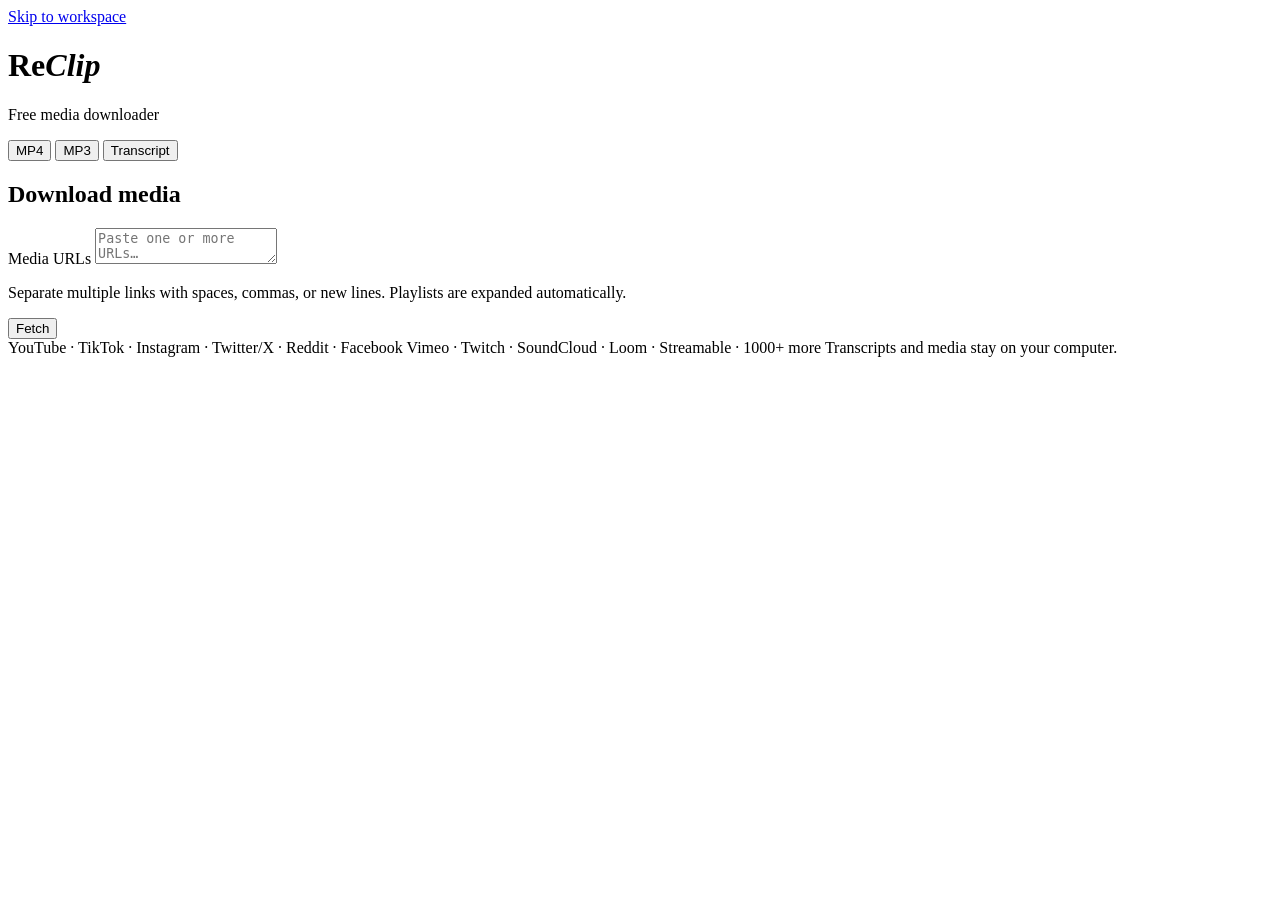
==== templates/index.html @ fc6e54b6 "Init Whisper ASR Fork" ====
<!doctype html>
<html lang="en">
<head>
  <meta charset="utf-8">
  <meta name="viewport" content="width=device-width, initial-scale=1">
  <meta name="color-scheme" content="light">
  <meta name="theme-color" content="#f4f1eb">
  <title>ReClip — media downloader and transcription</title>
  <link rel="icon" href="/static/favicon.svg" type="image/svg+xml">
  <link rel="stylesheet" href="/static/app.css">
  <script src="/static/app.js" defer></script>
  <script src="/static/transcript.js" defer></script>
  <script src="/static/history.js" defer></script>
</head>
<body>
  <a class="skip-link" href="#workspace">Skip to workspace</a>

  <main id="workspace" class="page">
    <header class="brand">
      <h1>Re<em>Clip</em></h1>
      <p id="tagline">Free media downloader</p>
    </header>

    <nav class="mode-switcher" aria-label="Choose a ReClip tool">
      <button class="mode-pill is-active" type="button" data-mode="video" aria-pressed="true">MP4</button>
      <button class="mode-pill" type="button" data-mode="audio" aria-pressed="false">MP3</button>
      <button class="mode-pill" type="button" data-mode="transcript" aria-pressed="false">
        Transcript
        <span id="asrModeDot" class="status-dot" aria-hidden="true"></span>
      </button>
    </nav>

    <section id="downloadWorkspace" class="workspace-panel" aria-labelledby="downloadHeading">
      <h2 id="downloadHeading" class="sr-only">Download media</h2>
      <label class="sr-only" for="mediaUrls">Media URLs</label>
      <textarea id="mediaUrls" placeholder="Paste one or more URLs…" rows="2" spellcheck="false"></textarea>
      <p class="field-hint">Separate multiple links with spaces, commas, or new lines. Playlists are expanded automatically.</p>
      <button class="primary-button full-button" id="fetchButton" type="button">Fetch</button>
      <div id="downloadMessage" class="inline-message" role="status" aria-live="polite"></div>
      <div id="downloadCards" class="cards" aria-live="polite"></div>
    </section>

    <section id="transcriptWorkspace" class="workspace-panel" aria-labelledby="transcriptHeading" hidden>
      <div id="asrBanner" class="availability-banner is-checking" role="status" aria-live="polite">
        <span class="availability-icon" aria-hidden="true"><span class="spinner"></span></span>
        <span>
          <strong id="asrBannerTitle">Checking transcription worker…</strong>
          <small id="asrBannerDetail">Transcript controls will become available when the worker responds.</small>
        </span>
        <button id="retryAsrButton" class="text-button" type="button" hidden>Retry</button>
      </div>

      <div class="section-heading">
        <div>
          <p class="eyebrow">New transcription</p>
          <h2 id="transcriptHeading">Add audio or video</h2>
        </div>
      </div>

      <div class="transcript-form">
        <div class="field-group">
          <label for="transcriptUrls">Public links</label>
          <textarea id="transcriptUrls" placeholder="Paste video links or playlist URLs…" rows="3" spellcheck="false"></textarea>
          <p class="field-hint">One or many public http/https links. No login or browser cookies.</p>
        </div>

        <div class="source-divider" aria-hidden="true"><span>and / or</span></div>

        <div id="dropZone" class="drop-zone" tabindex="0" role="button" aria-controls="fileInput" aria-describedby="dropHint">
          <input id="fileInput" type="file" multiple accept="audio/*,video/*,.m4a,.mka,.mkv,.mp3,.mp4,.ogg,.opus,.wav,.webm,.flac" hidden>
          <span class="drop-icon" aria-hidden="true">
            <svg viewBox="0 0 24 24" fill="none" stroke="currentColor" stroke-width="1.7" stroke-linecap="round" stroke-linejoin="round">
              <path d="M12 16V4m0 0L8 8m4-4 4 4"/><path d="M5 13v5a2 2 0 0 0 2 2h10a2 2 0 0 0 2-2v-5"/>
            </svg>
          </span>
          <strong>Drop local files here</strong>
          <span id="dropHint">or choose audio and video files</span>
        </div>

        <div id="pendingFiles" class="pending-files" aria-live="polite"></div>

        <fieldset class="profile-fieldset">
          <legend>Transcription profile</legend>
          <div class="profile-options">
            <label class="profile-option">
              <input type="radio" name="profile" value="fast">
              <span><strong>Fast</strong><small>Medium model · no enhancement</small></span>
            </label>
            <label class="profile-option is-selected">
              <input type="radio" name="profile" value="standard" checked>
              <span><strong>Standard</strong><small>Large-v3 · enhanced audio</small></span>
            </label>
            <label class="profile-option">
              <input type="radio" name="profile" value="maximum">
              <span><strong>Maximum</strong><small>Enhanced + baseline comparison</small></span>
            </label>
          </div>
        </fieldset>

        <div class="language-field">
          <label for="languageCode">Language <span>optional</span></label>
          <input id="languageCode" type="text" inputmode="text" autocomplete="off" maxlength="16" placeholder="Auto-detect (e.g. en, ar, ru)">
        </div>

        <button id="transcribeAllButton" class="primary-button full-button" type="button" disabled>
          Transcribe All
        </button>
        <div id="transcribeMessage" class="inline-message" role="status" aria-live="polite"></div>
      </div>

      <section class="history-section" aria-labelledby="historyHeading">
        <div class="section-heading history-heading">
          <div>
            <p class="eyebrow">Saved on this machine</p>
            <h2 id="historyHeading">Transcription history</h2>
          </div>
          <button id="refreshHistoryButton" class="icon-button" type="button" aria-label="Refresh transcription history" title="Refresh">
            <svg viewBox="0 0 24 24" fill="none" stroke="currentColor" stroke-width="1.8" stroke-linecap="round" stroke-linejoin="round" aria-hidden="true">
              <path d="M20 11a8.1 8.1 0 1 0-2.3 5.7L20 14"/><path d="M20 5v6h-6"/>
            </svg>
          </button>
        </div>
        <div id="historyMessage" class="inline-message" role="status" aria-live="polite"></div>
        <div id="transcriptionHistory" class="history-list" aria-live="polite" aria-busy="true">
          <div class="history-skeleton" aria-hidden="true"></div>
          <div class="history-skeleton" aria-hidden="true"></div>
        </div>
      </section>
    </section>

    <footer class="footer">
      <span>YouTube · TikTok · Instagram · Twitter/X · Reddit · Facebook</span>
      <span>Vimeo · Twitch · SoundCloud · Loom · Streamable · 1000+ more</span>
      <span>Transcripts and media stay on your computer.</span>
    </footer>
  </main>

  <div id="toastRegion" class="toast-region" aria-live="assertive" aria-atomic="true"></div>
</body>
</html>
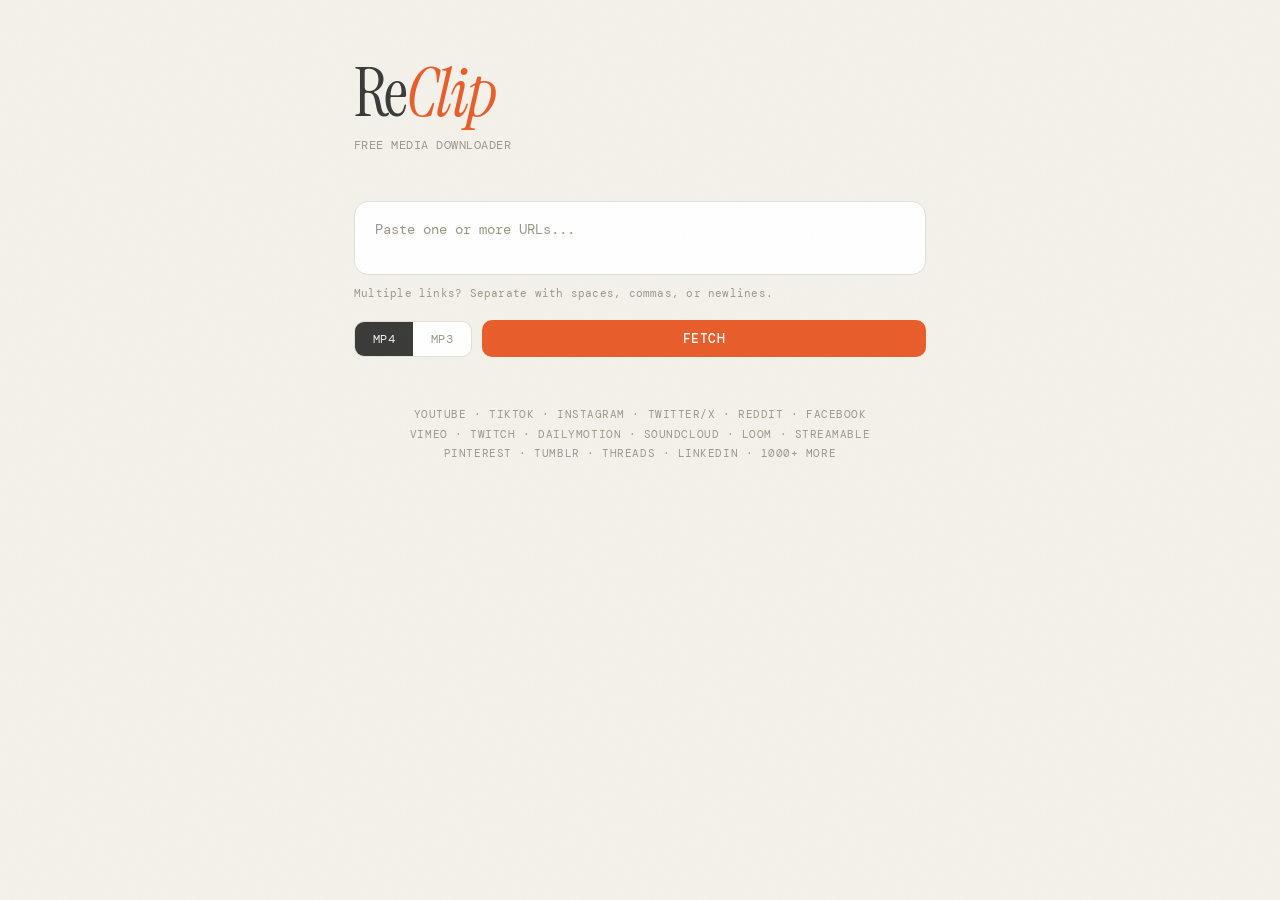
==== commit 08ed8737: "feat: show download speed and current-stream progress" ====
--- a/templates/index.html
+++ b/templates/index.html
@@ -1,140 +1,773 @@
-<!doctype html>
+<!DOCTYPE html>
 <html lang="en">
 <head>
-  <meta charset="utf-8">
-  <meta name="viewport" content="width=device-width, initial-scale=1">
-  <meta name="color-scheme" content="light">
-  <meta name="theme-color" content="#f4f1eb">
-  <title>ReClip — media downloader and transcription</title>
+  <meta charset="UTF-8">
+  <meta name="viewport" content="width=device-width, initial-scale=1.0">
+  <title>ReClip — Free Media Downloader</title>
   <link rel="icon" href="/static/favicon.svg" type="image/svg+xml">
-  <link rel="stylesheet" href="/static/app.css">
-  <script src="/static/app.js" defer></script>
-  <script src="/static/transcript.js" defer></script>
-  <script src="/static/history.js" defer></script>
+  <link rel="preconnect" href="https://fonts.googleapis.com">
+  <link href="https://fonts.googleapis.com/css2?family=Instrument+Serif:ital@0;1&family=DM+Mono:wght@400;500&display=swap" rel="stylesheet">
+  <style>
+    :root {
+      --bg: #f4f1eb;
+      --fg: #3a3a38;
+      --accent: #e85d2a;
+      --accent-hover: #d04e1f;
+      --muted: #9c9889;
+      --card: #fff;
+      --card-border: #e2ded6;
+      --success: #2d8a4e;
+      --error: #c43d3d;
+      --radius: 14px;
+      --shimmer: linear-gradient(90deg, #ebe8e2 25%, #f0ede7 50%, #ebe8e2 75%);
+    }
+
+    * { margin: 0; padding: 0; box-sizing: border-box; }
+
+    body {
+      font-family: 'DM Mono', monospace;
+      background: var(--bg);
+      color: var(--fg);
+      min-height: 100vh;
+      overflow-x: hidden;
+    }
+
+    body::after {
+      content: '';
+      position: fixed;
+      inset: 0;
+      opacity: 0.03;
+      pointer-events: none;
+      background-image: url("data:image/svg+xml,%3Csvg viewBox='0 0 256 256' xmlns='http://www.w3.org/2000/svg'%3E%3Cfilter id='noise'%3E%3CfeTurbulence type='fractalNoise' baseFrequency='0.9' numOctaves='4' stitchTiles='stitch'/%3E%3C/filter%3E%3Crect width='100%25' height='100%25' filter='url(%23noise)'/%3E%3C/svg%3E");
+      background-size: 128px;
+    }
+
+    .page {
+      max-width: 620px;
+      margin: 0 auto;
+      padding: 60px 24px 80px;
+    }
+
+    .brand { margin-bottom: 48px; }
+    .brand h1 {
+      font-family: 'Instrument Serif', serif;
+      font-size: 4.2rem;
+      font-weight: 400;
+      letter-spacing: -0.03em;
+      line-height: 1;
+      color: var(--fg);
+    }
+    .brand h1 em { font-style: italic; color: var(--accent); }
+    .brand p {
+      margin-top: 10px;
+      font-size: 0.78rem;
+      color: var(--muted);
+      letter-spacing: 0.04em;
+      text-transform: uppercase;
+    }
+
+    textarea {
+      width: 100%;
+      padding: 18px 20px;
+      border: 1.5px solid var(--card-border);
+      border-radius: var(--radius);
+      background: var(--card);
+      color: var(--fg);
+      font-family: 'DM Mono', monospace;
+      font-size: 0.88rem;
+      outline: none;
+      resize: none;
+      min-height: 56px;
+      transition: border-color 0.25s, box-shadow 0.25s;
+      margin-bottom: 6px;
+    }
+    textarea:focus {
+      border-color: var(--accent);
+      box-shadow: 0 0 0 3px rgba(232, 93, 42, 0.08);
+    }
+    textarea::placeholder { color: var(--muted); }
+
+    .hint {
+      font-size: 0.7rem;
+      color: var(--muted);
+      margin-bottom: 20px;
+      letter-spacing: 0.02em;
+    }
+
+    .controls {
+      display: flex;
+      gap: 10px;
+      margin-bottom: 6px;
+      align-items: center;
+    }
+    .pill-group {
+      display: flex;
+      border: 1.5px solid var(--card-border);
+      border-radius: 10px;
+      overflow: hidden;
+      background: var(--card);
+    }
+    .pill {
+      padding: 9px 18px;
+      font-family: 'DM Mono', monospace;
+      font-size: 0.76rem;
+      border: none;
+      background: transparent;
+      color: var(--muted);
+      cursor: pointer;
+      transition: all 0.2s;
+      letter-spacing: 0.03em;
+      text-transform: uppercase;
+    }
+    .pill.active { background: var(--fg); color: var(--bg); }
+    .pill:not(.active):hover { color: var(--fg); }
+
+    .fetch-btn {
+      flex: 1;
+      padding: 10px 20px;
+      border: none;
+      border-radius: 10px;
+      background: var(--accent);
+      color: #fff;
+      font-family: 'DM Mono', monospace;
+      font-size: 0.82rem;
+      font-weight: 500;
+      cursor: pointer;
+      transition: background 0.2s, transform 0.1s;
+      letter-spacing: 0.04em;
+      text-transform: uppercase;
+    }
+    .fetch-btn:hover { background: var(--accent-hover); }
+    .fetch-btn:active { transform: scale(0.98); }
+    .fetch-btn:disabled { opacity: 0.5; cursor: not-allowed; transform: none; }
+
+    /* Cards */
+    .cards { margin-top: 24px; }
+
+    .card {
+      display: flex;
+      gap: 14px;
+      border: 1.5px solid var(--card-border);
+      border-radius: var(--radius);
+      background: var(--card);
+      padding: 14px;
+      margin-bottom: 10px;
+      animation: slideUp 0.4s cubic-bezier(0.16, 1, 0.3, 1);
+    }
+    @keyframes slideUp {
+      from { opacity: 0; transform: translateY(12px); }
+      to { opacity: 1; transform: translateY(0); }
+    }
+
+    .card-thumb {
+      width: 120px;
+      min-width: 120px;
+      height: 80px;
+      border-radius: 8px;
+      overflow: hidden;
+      background: var(--card-border);
+      flex-shrink: 0;
+      position: relative;
+    }
+    .card-thumb img {
+      width: 100%;
+      height: 100%;
+      object-fit: cover;
+      display: block;
+    }
+    /* No-thumbnail icon */
+    .card-thumb .no-thumb {
+      width: 100%;
+      height: 100%;
+      display: flex;
+      align-items: center;
+      justify-content: center;
+      color: var(--muted);
+    }
+    .card-thumb .no-thumb svg {
+      width: 28px;
+      height: 28px;
+      opacity: 0.5;
+    }
+
+    /* Shimmer skeleton for loading state */
+    .card-thumb.loading {
+      background: var(--shimmer);
+      background-size: 200% 100%;
+      animation: shimmer 1.5s infinite;
+    }
+    .skeleton-line {
+      height: 12px;
+      border-radius: 4px;
+      background: var(--shimmer);
+      background-size: 200% 100%;
+      animation: shimmer 1.5s infinite;
+      margin-bottom: 6px;
+    }
+    .skeleton-line.short { width: 40%; height: 10px; }
+    .skeleton-line.medium { width: 75%; }
+    @keyframes shimmer {
+      0% { background-position: 200% 0; }
+      100% { background-position: -200% 0; }
+    }
+
+    .card-body {
+      flex: 1;
+      min-width: 0;
+      display: flex;
+      flex-direction: column;
+      justify-content: center;
+    }
+    .card-title {
+      font-family: 'Instrument Serif', serif;
+      font-size: 1rem;
+      line-height: 1.3;
+      color: var(--fg);
+      margin-bottom: 2px;
+      overflow: hidden;
+      text-overflow: ellipsis;
+      white-space: nowrap;
+    }
+    .card-meta {
+      font-size: 0.68rem;
+      color: var(--muted);
+      letter-spacing: 0.03em;
+      text-transform: uppercase;
+      margin-bottom: 8px;
+    }
+
+    .card-actions {
+      display: flex;
+      gap: 6px;
+      align-items: center;
+      flex-wrap: wrap;
+    }
+
+    .card-dl-btn {
+      padding: 6px 14px;
+      border: none;
+      border-radius: 7px;
+      background: var(--fg);
+      color: var(--bg);
+      font-family: 'DM Mono', monospace;
+      font-size: 0.7rem;
+      font-weight: 500;
+      cursor: pointer;
+      transition: all 0.2s;
+      letter-spacing: 0.03em;
+      text-transform: uppercase;
+    }
+    .card-dl-btn:hover { background: #2d2d2a; }
+    .card-dl-btn:disabled { opacity: 0.4; cursor: not-allowed; }
+    .card-dl-btn.done { background: var(--success); color: #fff; }
+    .card-dl-btn.error { background: var(--error); color: #fff; }
+
+    .card-status {
+      font-size: 0.68rem;
+      color: var(--muted);
+    }
+    .card-status.downloading { color: var(--accent); }
+    .card-status.done { color: var(--success); }
+    .card-status.error { color: var(--error); }
+
+    .progress-bar-wrap {
+      width: 100%;
+      height: 4px;
+      margin-top: 8px;
+      overflow: hidden;
+      border-radius: 2px;
+      background: var(--card-border);
+    }
+    .progress-bar-fill {
+      height: 100%;
+      border-radius: 2px;
+      background: var(--accent);
+      transition: width 0.3s ease;
+    }
+    .progress-details {
+      display: flex;
+      flex-wrap: wrap;
+      gap: 4px 10px;
+      margin-top: 5px;
+      color: var(--muted);
+      font-family: 'DM Mono', monospace;
+      font-size: 0.62rem;
+    }
+    .progress-bar-fill.indeterminate {
+      width: 35%;
+      animation: progress-slide 1.2s ease-in-out infinite;
+    }
+    @keyframes progress-slide {
+      from { transform: translateX(-100%); }
+      to { transform: translateX(285%); }
+    }
+
+    .q-chip {
+      padding: 4px 10px;
+      border: 1.5px solid var(--card-border);
+      border-radius: 6px;
+      background: transparent;
+      color: var(--muted);
+      font-family: 'DM Mono', monospace;
+      font-size: 0.65rem;
+      cursor: pointer;
+      transition: all 0.2s;
+    }
+    .q-chip.active {
+      border-color: var(--fg);
+      color: var(--fg);
+      background: rgba(26,26,24,0.04);
+    }
+    .q-chip:hover:not(.active) { border-color: var(--muted); }
+
+    /* Error card */
+    .card.card-error {
+      border-color: rgba(196, 61, 61, 0.2);
+      background: rgba(196, 61, 61, 0.03);
+    }
+    .card-error-icon {
+      width: 100%;
+      height: 100%;
+      display: flex;
+      align-items: center;
+      justify-content: center;
+      background: rgba(196, 61, 61, 0.08);
+      color: var(--error);
+    }
+    .card-error-icon svg {
+      width: 24px;
+      height: 24px;
+    }
+    .card-error-msg {
+      font-size: 0.72rem;
+      color: var(--error);
+      margin-top: 2px;
+      line-height: 1.4;
+    }
+    .card-error-url {
+      font-size: 0.65rem;
+      color: var(--muted);
+      word-break: break-all;
+      margin-top: 4px;
+    }
+
+    /* Download all bar */
+    .dl-all-bar {
+      display: flex;
+      gap: 10px;
+      margin-top: 16px;
+    }
+    .dl-all-btn {
+      flex: 1;
+      padding: 12px;
+      border: none;
+      border-radius: 10px;
+      background: var(--fg);
+      color: var(--bg);
+      font-family: 'DM Mono', monospace;
+      font-size: 0.82rem;
+      font-weight: 500;
+      cursor: pointer;
+      transition: all 0.2s;
+      letter-spacing: 0.04em;
+      text-transform: uppercase;
+    }
+    .dl-all-btn:hover { background: #2d2d2a; }
+    .dl-all-btn:disabled { opacity: 0.4; cursor: not-allowed; }
+
+    .spin {
+      display: inline-block;
+      width: 10px; height: 10px;
+      border: 2px solid currentColor;
+      border-right-color: transparent;
+      border-radius: 50%;
+      animation: spin 0.6s linear infinite;
+      vertical-align: middle;
+    }
+    @keyframes spin { to { transform: rotate(360deg); } }
+
+    .footer {
+      margin-top: 48px;
+      text-align: center;
+      font-size: 0.68rem;
+      color: var(--muted);
+      letter-spacing: 0.05em;
+      text-transform: uppercase;
+      line-height: 1.8;
+    }
+
+    /* Mobile */
+    @media (max-width: 500px) {
+      .brand h1 { font-size: 3rem; }
+      .page { padding: 40px 16px 60px; }
+      .card { flex-direction: column; gap: 10px; }
+      .card-thumb {
+        width: 100%;
+        min-width: unset;
+        height: 160px;
+      }
+      .card-title { white-space: normal; }
+      .controls { flex-wrap: wrap; }
+      .fetch-btn { width: 100%; }
+    }
+  </style>
 </head>
 <body>
-  <a class="skip-link" href="#workspace">Skip to workspace</a>
-
-  <main id="workspace" class="page">
-    <header class="brand">
+  <div class="page">
+    <div class="brand">
       <h1>Re<em>Clip</em></h1>
-      <p id="tagline">Free media downloader</p>
-    </header>
-
-    <nav class="mode-switcher" aria-label="Choose a ReClip tool">
-      <button class="mode-pill is-active" type="button" data-mode="video" aria-pressed="true">MP4</button>
-      <button class="mode-pill" type="button" data-mode="audio" aria-pressed="false">MP3</button>
-      <button class="mode-pill" type="button" data-mode="transcript" aria-pressed="false">
-        Transcript
-        <span id="asrModeDot" class="status-dot" aria-hidden="true"></span>
-      </button>
-    </nav>
-
-    <section id="downloadWorkspace" class="workspace-panel" aria-labelledby="downloadHeading">
-      <h2 id="downloadHeading" class="sr-only">Download media</h2>
-      <label class="sr-only" for="mediaUrls">Media URLs</label>
-      <textarea id="mediaUrls" placeholder="Paste one or more URLs…" rows="2" spellcheck="false"></textarea>
-      <p class="field-hint">Separate multiple links with spaces, commas, or new lines. Playlists are expanded automatically.</p>
-      <button class="primary-button full-button" id="fetchButton" type="button">Fetch</button>
-      <div id="downloadMessage" class="inline-message" role="status" aria-live="polite"></div>
-      <div id="downloadCards" class="cards" aria-live="polite"></div>
-    </section>
-
-    <section id="transcriptWorkspace" class="workspace-panel" aria-labelledby="transcriptHeading" hidden>
-      <div id="asrBanner" class="availability-banner is-checking" role="status" aria-live="polite">
-        <span class="availability-icon" aria-hidden="true"><span class="spinner"></span></span>
-        <span>
-          <strong id="asrBannerTitle">Checking transcription worker…</strong>
-          <small id="asrBannerDetail">Transcript controls will become available when the worker responds.</small>
-        </span>
-        <button id="retryAsrButton" class="text-button" type="button" hidden>Retry</button>
+      <p>Free media downloader</p>
+    </div>
+
+    <textarea id="urls" placeholder="Paste one or more URLs..." rows="2"></textarea>
+    <p class="hint">Multiple links? Separate with spaces, commas, or newlines.</p>
+
+    <div class="controls">
+      <div class="pill-group">
+        <button class="pill active" data-format="video" onclick="setFormat(this)">MP4</button>
+        <button class="pill" data-format="audio" onclick="setFormat(this)">MP3</button>
       </div>
-
-      <div class="section-heading">
-        <div>
-          <p class="eyebrow">New transcription</p>
-          <h2 id="transcriptHeading">Add audio or video</h2>
+      <button class="fetch-btn" id="goBtn" onclick="go()">Fetch</button>
+    </div>
+
+    <div id="cards" class="cards"></div>
+
+    <div class="footer">
+      YouTube &middot; TikTok &middot; Instagram &middot; Twitter/X &middot; Reddit &middot; Facebook<br>
+      Vimeo &middot; Twitch &middot; Dailymotion &middot; SoundCloud &middot; Loom &middot; Streamable<br>
+      Pinterest &middot; Tumblr &middot; Threads &middot; LinkedIn &middot; 1000+ more
+    </div>
+  </div>
+
+  <script src="{{ url_for('static', filename='progress.js') }}"></script>
+  <script>
+    let currentFormat = 'video';
+    let cardData = [];
+
+    function setFormat(btn) {
+      document.querySelectorAll('.pill').forEach(b => b.classList.remove('active'));
+      btn.classList.add('active');
+      currentFormat = btn.dataset.format;
+    }
+
+    function parseUrls(text) {
+      return [...new Set(text.split(/[\s,]+/).map(u => u.trim()).filter(u => u.startsWith('http')))];
+    }
+
+    function fmtDur(s) {
+      if (!s) return '';
+      const m = Math.floor(s / 60);
+      const sec = Math.floor(s % 60);
+      return `${m}:${sec.toString().padStart(2, '0')}`;
+    }
+
+    function esc(s) {
+      const d = document.createElement('div');
+      d.textContent = s;
+      return d.innerHTML;
+    }
+
+    function friendlyError(err) {
+      if (err.includes('Unsupported URL')) return 'This URL is not supported';
+      if (err.includes('Video unavailable')) return 'Video is unavailable or private';
+      if (err.includes('Private video')) return 'This video is private';
+      if (err.includes('HTTP Error 403')) return 'Access denied by the platform';
+      if (err.includes('HTTP Error 404')) return 'Video not found';
+      if (err.includes('copyright')) return 'Video blocked due to copyright';
+      if (err.includes('geo')) return 'Video not available in your region';
+      if (err.includes('timed out') || err.includes('Timed out')) return 'Request timed out — try again';
+      if (err.includes('network') || err.includes('Network')) return 'Network error — check your connection';
+      return err.length > 80 ? err.slice(0, 80) + '...' : err;
+    }
+
+    document.getElementById('urls').addEventListener('keydown', e => {
+      if (e.key === 'Enter' && !e.shiftKey) { e.preventDefault(); go(); }
+    });
+
+    async function go() {
+      const urls = parseUrls(document.getElementById('urls').value);
+      if (!urls.length) return;
+
+      const btn = document.getElementById('goBtn');
+      const container = document.getElementById('cards');
+      btn.disabled = true;
+      btn.textContent = 'Loading...';
+      container.innerHTML = '';
+      cardData = [];
+
+      // Check if youtube playlist URL
+      for (let i = 0; i < urls.length; i++) {
+        if (urls[i].includes('list=')) {
+          const res = await fetch('/api/playlist', {
+            method: 'POST',
+            headers: { 'Content-Type': 'application/json' },
+            body: JSON.stringify({ url: urls[i] }),
+          });
+          const data = await res.json();
+          if (data.urls) {
+            // replace playlist URL with individual video URLs
+            urls.splice(i, 1, ...data.urls);
+          }
+        }
+      }
+
+      for (let i = 0; i < urls.length; i++) {
+        const url = urls[i];
+        const idx = cardData.length;
+        cardData.push({ url, status: 'loading' });
+        renderCard(idx);
+
+        try {
+          const res = await fetch('/api/info', {
+            method: 'POST',
+            headers: { 'Content-Type': 'application/json' },
+            body: JSON.stringify({ url }),
+          });
+          const data = await res.json();
+          if (data.error) {
+            cardData[idx] = { ...cardData[idx], status: 'info-error', error: data.error };
+          } else {
+            cardData[idx] = {
+              ...cardData[idx],
+              status: 'ready',
+              title: data.title || '',
+              thumbnail: data.thumbnail || '',
+              duration: data.duration,
+              uploader: data.uploader || '',
+              formats: data.formats || [],
+              selectedFormatId: data.formats?.[0]?.id || null,
+            };
+          }
+        } catch (err) {
+          cardData[idx] = { ...cardData[idx], status: 'info-error', error: err.message };
+        }
+        renderCard(idx);
+      }
+
+      if (cardData.filter(c => c.status === 'ready').length > 1) {
+        renderDownloadAll();
+      }
+
+      btn.disabled = false;
+      btn.textContent = 'Fetch';
+    }
+
+    function renderCard(idx) {
+      const c = cardData[idx];
+      let el = document.getElementById(`card-${idx}`);
+      if (!el) {
+        el = document.createElement('div');
+        el.id = `card-${idx}`;
+        el.className = 'card';
+        document.getElementById('cards').appendChild(el);
+      }
+
+      // Loading skeleton
+      if (c.status === 'loading') {
+        el.className = 'card';
+        el.innerHTML = `
+          <div class="card-thumb loading"></div>
+          <div class="card-body">
+            <div class="skeleton-line medium"></div>
+            <div class="skeleton-line short"></div>
+          </div>
+        `;
+        return;
+      }
+
+      // Error state
+      if (c.status === 'info-error') {
+        el.className = 'card card-error';
+        el.innerHTML = `
+          <div class="card-thumb">
+            <div class="card-error-icon">
+              <svg viewBox="0 0 24 24" fill="none" stroke="currentColor" stroke-width="2" stroke-linecap="round"><circle cx="12" cy="12" r="10"/><line x1="15" y1="9" x2="9" y2="15"/><line x1="9" y1="9" x2="15" y2="15"/></svg>
+            </div>
+          </div>
+          <div class="card-body">
+            <div class="card-title" style="color:var(--error)">Could not fetch video</div>
+            <div class="card-error-msg">${esc(friendlyError(c.error || ''))}</div>
+            <div class="card-error-url">${esc(c.url)}</div>
+          </div>
+        `;
+        return;
+      }
+
+      // Ready / downloading / done / error states
+      el.className = 'card';
+      const isAudio = currentFormat === 'audio';
+
+      let thumbHtml;
+      if (isAudio) {
+        thumbHtml = `<div class="no-thumb" style="color:var(--accent)"><svg viewBox="0 0 24 24" fill="currentColor" stroke="none"><polygon points="5 3 19 12 5 21 5 3"/></svg></div>`;
+      } else if (c.thumbnail) {
+        thumbHtml = `<img src="${c.thumbnail}" alt="">`;
+      } else {
+        thumbHtml = `<div class="no-thumb"><svg viewBox="0 0 24 24" fill="none" stroke="currentColor" stroke-width="1.5" stroke-linecap="round" stroke-linejoin="round"><rect x="2" y="2" width="20" height="20" rx="2"/><circle cx="8" cy="8" r="1.5"/><path d="m21 15-5-5L5 21"/></svg></div>`;
+      }
+
+      let qualityChips = '';
+      if (!isAudio && c.formats && c.formats.length > 1) {
+        qualityChips = c.formats.map(f =>
+          `<button class="q-chip${f.id === c.selectedFormatId ? ' active' : ''}" onclick="pickFormat(${idx}, '${f.id}')">${f.label}</button>`
+        ).join('');
+      }
+
+      let actionHtml = '';
+      if (c.status === 'ready') {
+        actionHtml = `<button class="card-dl-btn" onclick="dlCard(${idx})">Download</button>${qualityChips}`;
+      } else if (c.status === 'downloading') {
+        const view = ReclipProgress.progressViewModel(c, Date.now());
+        const percentText = view.percent == null ? '' : ` · ${Math.round(view.percent)}%`;
+        const progressClass = view.indeterminate ? 'progress-bar-fill indeterminate' : 'progress-bar-fill';
+        const progressStyle = view.indeterminate ? '' : ` style="width:${view.percent}%"`;
+        const progressValue = view.indeterminate ? '' : ` aria-valuenow="${view.percent}"`;
+        actionHtml = `
+          <span class="card-status downloading" aria-live="polite">
+            <span class="spin"></span> ${esc(view.phaseText)}${percentText}
+          </span>
+          <div class="progress-bar-wrap" role="progressbar" aria-label="${esc(view.phaseText)}" aria-valuemin="0" aria-valuemax="100"${progressValue}>
+            <div class="${progressClass}"${progressStyle}></div>
+          </div>
+          <div class="progress-details">
+            <span>${esc(view.sizeText)}</span>
+            <span>${esc(view.speedText)}</span>
+            <span>ETA ${esc(view.etaText)}</span>
+          </div>`;
+      } else if (c.status === 'done') {
+        actionHtml = `<button class="card-dl-btn done" onclick="saveCard(${idx})">Save</button>
+          <span class="card-status done">${esc(c.filename || '')}</span>`;
+      } else if (c.status === 'error') {
+        actionHtml = `<button class="card-dl-btn" onclick="dlCard(${idx})">Retry</button>
+          <span class="card-status error">${esc(friendlyError(c.error || 'Download failed'))}</span>`;
+      }
+
+      el.innerHTML = `
+        <div class="card-thumb">${thumbHtml}</div>
+        <div class="card-body">
+          <div class="card-title">${esc(c.title || 'Untitled')}</div>
+          <div class="card-meta">${esc(c.uploader)}${c.duration ? ' · ' + fmtDur(c.duration) : ''}</div>
+          <div class="card-actions">${actionHtml}</div>
         </div>
-      </div>
-
-      <div class="transcript-form">
-        <div class="field-group">
-          <label for="transcriptUrls">Public links</label>
-          <textarea id="transcriptUrls" placeholder="Paste video links or playlist URLs…" rows="3" spellcheck="false"></textarea>
-          <p class="field-hint">One or many public http/https links. No login or browser cookies.</p>
-        </div>
-
-        <div class="source-divider" aria-hidden="true"><span>and / or</span></div>
-
-        <div id="dropZone" class="drop-zone" tabindex="0" role="button" aria-controls="fileInput" aria-describedby="dropHint">
-          <input id="fileInput" type="file" multiple accept="audio/*,video/*,.m4a,.mka,.mkv,.mp3,.mp4,.ogg,.opus,.wav,.webm,.flac" hidden>
-          <span class="drop-icon" aria-hidden="true">
-            <svg viewBox="0 0 24 24" fill="none" stroke="currentColor" stroke-width="1.7" stroke-linecap="round" stroke-linejoin="round">
-              <path d="M12 16V4m0 0L8 8m4-4 4 4"/><path d="M5 13v5a2 2 0 0 0 2 2h10a2 2 0 0 0 2-2v-5"/>
-            </svg>
-          </span>
-          <strong>Drop local files here</strong>
-          <span id="dropHint">or choose audio and video files</span>
-        </div>
-
-        <div id="pendingFiles" class="pending-files" aria-live="polite"></div>
-
-        <fieldset class="profile-fieldset">
-          <legend>Transcription profile</legend>
-          <div class="profile-options">
-            <label class="profile-option">
-              <input type="radio" name="profile" value="fast">
-              <span><strong>Fast</strong><small>Medium model · no enhancement</small></span>
-            </label>
-            <label class="profile-option is-selected">
-              <input type="radio" name="profile" value="standard" checked>
-              <span><strong>Standard</strong><small>Large-v3 · enhanced audio</small></span>
-            </label>
-            <label class="profile-option">
-              <input type="radio" name="profile" value="maximum">
-              <span><strong>Maximum</strong><small>Enhanced + baseline comparison</small></span>
-            </label>
-          </div>
-        </fieldset>
-
-        <div class="language-field">
-          <label for="languageCode">Language <span>optional</span></label>
-          <input id="languageCode" type="text" inputmode="text" autocomplete="off" maxlength="16" placeholder="Auto-detect (e.g. en, ar, ru)">
-        </div>
-
-        <button id="transcribeAllButton" class="primary-button full-button" type="button" disabled>
-          Transcribe All
-        </button>
-        <div id="transcribeMessage" class="inline-message" role="status" aria-live="polite"></div>
-      </div>
-
-      <section class="history-section" aria-labelledby="historyHeading">
-        <div class="section-heading history-heading">
-          <div>
-            <p class="eyebrow">Saved on this machine</p>
-            <h2 id="historyHeading">Transcription history</h2>
-          </div>
-          <button id="refreshHistoryButton" class="icon-button" type="button" aria-label="Refresh transcription history" title="Refresh">
-            <svg viewBox="0 0 24 24" fill="none" stroke="currentColor" stroke-width="1.8" stroke-linecap="round" stroke-linejoin="round" aria-hidden="true">
-              <path d="M20 11a8.1 8.1 0 1 0-2.3 5.7L20 14"/><path d="M20 5v6h-6"/>
-            </svg>
-          </button>
-        </div>
-        <div id="historyMessage" class="inline-message" role="status" aria-live="polite"></div>
-        <div id="transcriptionHistory" class="history-list" aria-live="polite" aria-busy="true">
-          <div class="history-skeleton" aria-hidden="true"></div>
-          <div class="history-skeleton" aria-hidden="true"></div>
-        </div>
-      </section>
-    </section>
-
-    <footer class="footer">
-      <span>YouTube · TikTok · Instagram · Twitter/X · Reddit · Facebook</span>
-      <span>Vimeo · Twitch · SoundCloud · Loom · Streamable · 1000+ more</span>
-      <span>Transcripts and media stay on your computer.</span>
-    </footer>
-  </main>
-
-  <div id="toastRegion" class="toast-region" aria-live="assertive" aria-atomic="true"></div>
+      `;
+    }
+
+    function renderDownloadAll() {
+      const existing = document.getElementById('dl-all-bar');
+      if (existing) existing.remove();
+
+      const bar = document.createElement('div');
+      bar.id = 'dl-all-bar';
+      bar.className = 'dl-all-bar';
+      bar.innerHTML = `<button class="dl-all-btn" onclick="dlAll()">Download All</button>`;
+      document.getElementById('cards').appendChild(bar);
+    }
+
+    function pickFormat(idx, formatId) {
+      cardData[idx].selectedFormatId = formatId;
+      renderCard(idx);
+    }
+
+    async function dlCard(idx) {
+      const c = cardData[idx];
+      c.status = 'downloading';
+      c.error = null;
+      c.phase = 'preparing';
+      c.progress = null;
+      c.pollGeneration = (c.pollGeneration || 0) + 1;
+      const generation = c.pollGeneration;
+      renderCard(idx);
+
+      try {
+        const res = await fetch('/api/download', {
+          method: 'POST',
+          headers: { 'Content-Type': 'application/json' },
+          body: JSON.stringify({
+            url: c.url,
+            format: currentFormat,
+            format_id: c.selectedFormatId,
+            title: c.title || '',
+          }),
+        });
+        const data = await res.json();
+        if (data.error) {
+          c.status = 'error';
+          c.error = data.error;
+          renderCard(idx);
+          return;
+        }
+        c.jobId = data.job_id;
+        pollCard(idx, generation);
+      } catch (err) {
+        c.status = 'error';
+        c.error = err.message;
+        renderCard(idx);
+      }
+    }
+
+    function pollCard(idx, generation) {
+      const c = cardData[idx];
+      const poll = async () => {
+        if (cardData[idx] !== c || c.pollGeneration !== generation) return;
+        const controller = new AbortController();
+        const timeout = setTimeout(() => controller.abort(), 10000);
+        try {
+          const res = await fetch(`/api/status/${c.jobId}`, { signal: controller.signal });
+          const data = await res.json();
+          if (cardData[idx] !== c || c.pollGeneration !== generation) return;
+          if (data.status === 'done') {
+            c.status = 'done';
+            c.phase = data.phase;
+            c.progress = data.progress;
+            c.filename = data.filename;
+            renderCard(idx);
+            saveCard(idx);
+          } else if (data.status === 'error') {
+            c.status = 'error';
+            c.phase = data.phase;
+            c.progress = data.progress;
+            c.error = data.error;
+            renderCard(idx);
+          } else {
+            c.phase = data.phase || 'downloading';
+            c.progress = data.progress;
+            renderCard(idx);
+            setTimeout(poll, 1000);
+          }
+        } catch {
+          if (cardData[idx] === c && c.pollGeneration === generation) {
+            c.status = 'error';
+            c.error = 'Lost connection to server';
+            renderCard(idx);
+          }
+        } finally {
+          clearTimeout(timeout);
+        }
+      };
+      poll();
+    }
+
+    function saveCard(idx) {
+      const c = cardData[idx];
+      if (!c.jobId) return;
+      const a = document.createElement('a');
+      a.href = `/api/file/${c.jobId}`;
+      a.download = c.filename || '';
+      a.click();
+    }
+
+    async function dlAll() {
+      const btn = document.querySelector('.dl-all-btn');
+      if (btn) { btn.disabled = true; btn.textContent = 'Downloading...'; }
+
+      for (let i = 0; i < cardData.length; i++) {
+        if (cardData[i].status === 'ready') {
+          await dlCard(i);
+        }
+      }
+
+      if (btn) { btn.disabled = false; btn.textContent = 'Download All'; }
+    }
+  </script>
 </body>
-</html>+</html>
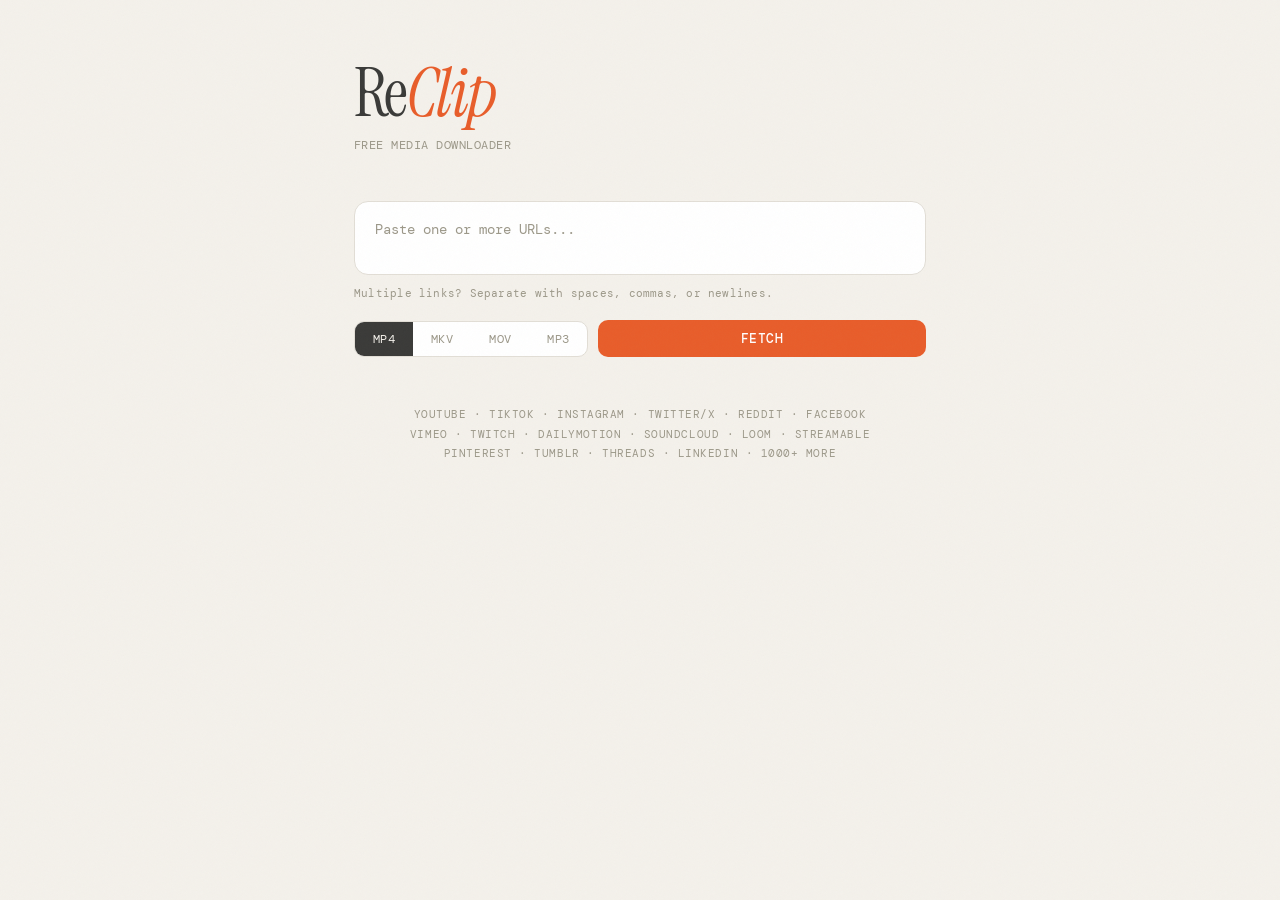
==== commit bc5a7468: "Merge 421a41f20c18fb6999074027a428ad6932c4cc96 into 1d161d15a4fe93d9b3371377f0a421dc3e965b10" ====
--- a/templates/index.html
+++ b/templates/index.html
@@ -270,38 +270,6 @@
     .card-status.done { color: var(--success); }
     .card-status.error { color: var(--error); }
 
-    .progress-bar-wrap {
-      width: 100%;
-      height: 4px;
-      margin-top: 8px;
-      overflow: hidden;
-      border-radius: 2px;
-      background: var(--card-border);
-    }
-    .progress-bar-fill {
-      height: 100%;
-      border-radius: 2px;
-      background: var(--accent);
-      transition: width 0.3s ease;
-    }
-    .progress-details {
-      display: flex;
-      flex-wrap: wrap;
-      gap: 4px 10px;
-      margin-top: 5px;
-      color: var(--muted);
-      font-family: 'DM Mono', monospace;
-      font-size: 0.62rem;
-    }
-    .progress-bar-fill.indeterminate {
-      width: 35%;
-      animation: progress-slide 1.2s ease-in-out infinite;
-    }
-    @keyframes progress-slide {
-      from { transform: translateX(-100%); }
-      to { transform: translateX(285%); }
-    }
-
     .q-chip {
       padding: 4px 10px;
       border: 1.5px solid var(--card-border);
@@ -408,6 +376,8 @@
       }
       .card-title { white-space: normal; }
       .controls { flex-wrap: wrap; }
+      .pill-group { width: 100%; }
+      .pill { flex: 1; padding-left: 10px; padding-right: 10px; }
       .fetch-btn { width: 100%; }
     }
   </style>
@@ -423,9 +393,11 @@
     <p class="hint">Multiple links? Separate with spaces, commas, or newlines.</p>
 
     <div class="controls">
-      <div class="pill-group">
-        <button class="pill active" data-format="video" onclick="setFormat(this)">MP4</button>
-        <button class="pill" data-format="audio" onclick="setFormat(this)">MP3</button>
+      <div class="pill-group" aria-label="Export format">
+        <button class="pill active" data-format="mp4" onclick="setFormat(this)">MP4</button>
+        <button class="pill" data-format="mkv" onclick="setFormat(this)">MKV</button>
+        <button class="pill" data-format="mov" onclick="setFormat(this)">MOV</button>
+        <button class="pill" data-format="mp3" onclick="setFormat(this)">MP3</button>
       </div>
       <button class="fetch-btn" id="goBtn" onclick="go()">Fetch</button>
     </div>
@@ -439,15 +411,15 @@
     </div>
   </div>
 
-  <script src="{{ url_for('static', filename='progress.js') }}"></script>
   <script>
-    let currentFormat = 'video';
+    let currentFormat = 'mp4';
     let cardData = [];
 
     function setFormat(btn) {
       document.querySelectorAll('.pill').forEach(b => b.classList.remove('active'));
       btn.classList.add('active');
       currentFormat = btn.dataset.format;
+      cardData.forEach((_, idx) => renderCard(idx));
     }
 
     function parseUrls(text) {
@@ -468,6 +440,7 @@
     }
 
     function friendlyError(err) {
+      if (err.includes('Bilibili blocked this server')) return 'Bilibili blocked this server (HTTP 412) — configure cookies or a proxy and retry';
       if (err.includes('Unsupported URL')) return 'This URL is not supported';
       if (err.includes('Video unavailable')) return 'Video is unavailable or private';
       if (err.includes('Private video')) return 'This video is private';
@@ -595,7 +568,7 @@
 
       // Ready / downloading / done / error states
       el.className = 'card';
-      const isAudio = currentFormat === 'audio';
+      const isAudio = currentFormat === 'mp3';
 
       let thumbHtml;
       if (isAudio) {
@@ -617,23 +590,7 @@
       if (c.status === 'ready') {
         actionHtml = `<button class="card-dl-btn" onclick="dlCard(${idx})">Download</button>${qualityChips}`;
       } else if (c.status === 'downloading') {
-        const view = ReclipProgress.progressViewModel(c, Date.now());
-        const percentText = view.percent == null ? '' : ` · ${Math.round(view.percent)}%`;
-        const progressClass = view.indeterminate ? 'progress-bar-fill indeterminate' : 'progress-bar-fill';
-        const progressStyle = view.indeterminate ? '' : ` style="width:${view.percent}%"`;
-        const progressValue = view.indeterminate ? '' : ` aria-valuenow="${view.percent}"`;
-        actionHtml = `
-          <span class="card-status downloading" aria-live="polite">
-            <span class="spin"></span> ${esc(view.phaseText)}${percentText}
-          </span>
-          <div class="progress-bar-wrap" role="progressbar" aria-label="${esc(view.phaseText)}" aria-valuemin="0" aria-valuemax="100"${progressValue}>
-            <div class="${progressClass}"${progressStyle}></div>
-          </div>
-          <div class="progress-details">
-            <span>${esc(view.sizeText)}</span>
-            <span>${esc(view.speedText)}</span>
-            <span>ETA ${esc(view.etaText)}</span>
-          </div>`;
+        actionHtml = `<span class="card-status downloading"><span class="spin"></span> Downloading...</span>`;
       } else if (c.status === 'done') {
         actionHtml = `<button class="card-dl-btn done" onclick="saveCard(${idx})">Save</button>
           <span class="card-status done">${esc(c.filename || '')}</span>`;
@@ -672,10 +629,6 @@
       const c = cardData[idx];
       c.status = 'downloading';
       c.error = null;
-      c.phase = 'preparing';
-      c.progress = null;
-      c.pollGeneration = (c.pollGeneration || 0) + 1;
-      const generation = c.pollGeneration;
       renderCard(idx);
 
       try {
@@ -697,7 +650,7 @@
           return;
         }
         c.jobId = data.job_id;
-        pollCard(idx, generation);
+        pollCard(idx);
       } catch (err) {
         c.status = 'error';
         c.error = err.message;
@@ -705,46 +658,31 @@
       }
     }
 
-    function pollCard(idx, generation) {
+    function pollCard(idx) {
       const c = cardData[idx];
-      const poll = async () => {
-        if (cardData[idx] !== c || c.pollGeneration !== generation) return;
-        const controller = new AbortController();
-        const timeout = setTimeout(() => controller.abort(), 10000);
+      const iv = setInterval(async () => {
         try {
-          const res = await fetch(`/api/status/${c.jobId}`, { signal: controller.signal });
+          const res = await fetch(`/api/status/${c.jobId}`);
           const data = await res.json();
-          if (cardData[idx] !== c || c.pollGeneration !== generation) return;
           if (data.status === 'done') {
+            clearInterval(iv);
             c.status = 'done';
-            c.phase = data.phase;
-            c.progress = data.progress;
             c.filename = data.filename;
             renderCard(idx);
             saveCard(idx);
           } else if (data.status === 'error') {
+            clearInterval(iv);
             c.status = 'error';
-            c.phase = data.phase;
-            c.progress = data.progress;
             c.error = data.error;
             renderCard(idx);
-          } else {
-            c.phase = data.phase || 'downloading';
-            c.progress = data.progress;
-            renderCard(idx);
-            setTimeout(poll, 1000);
           }
         } catch {
-          if (cardData[idx] === c && c.pollGeneration === generation) {
-            c.status = 'error';
-            c.error = 'Lost connection to server';
-            renderCard(idx);
-          }
-        } finally {
-          clearTimeout(timeout);
+          clearInterval(iv);
+          c.status = 'error';
+          c.error = 'Lost connection to server';
+          renderCard(idx);
         }
-      };
-      poll();
+      }, 1000);
     }
 
     function saveCard(idx) {
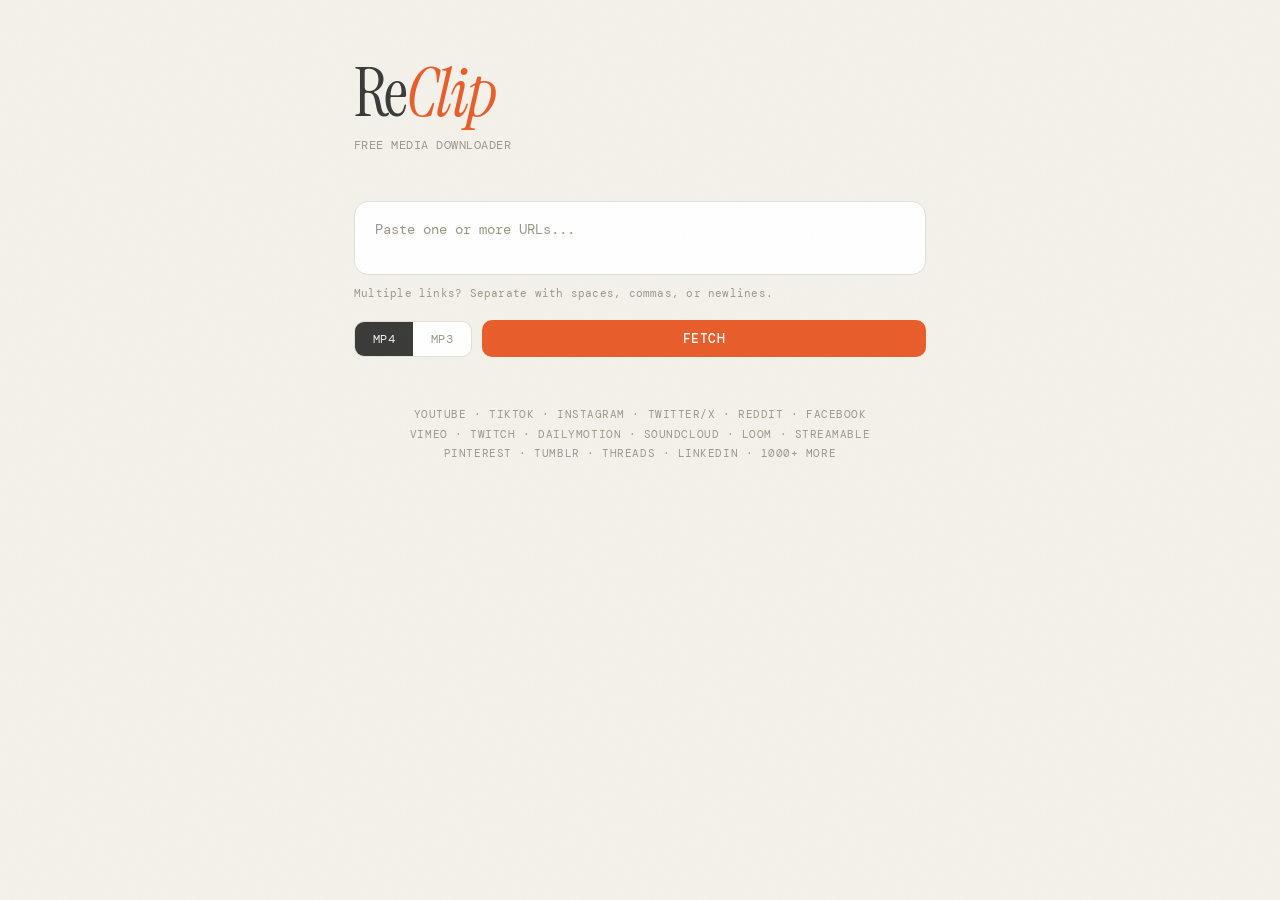
==== commit 22afa189: "feat: TikTok impersonation, background progress and WhatsApp-compatible transcode - yt-dlp --imperso" ====
--- a/templates/index.html
+++ b/templates/index.html
@@ -376,8 +376,6 @@
       }
       .card-title { white-space: normal; }
       .controls { flex-wrap: wrap; }
-      .pill-group { width: 100%; }
-      .pill { flex: 1; padding-left: 10px; padding-right: 10px; }
       .fetch-btn { width: 100%; }
     }
   </style>
@@ -393,11 +391,9 @@
     <p class="hint">Multiple links? Separate with spaces, commas, or newlines.</p>
 
     <div class="controls">
-      <div class="pill-group" aria-label="Export format">
-        <button class="pill active" data-format="mp4" onclick="setFormat(this)">MP4</button>
-        <button class="pill" data-format="mkv" onclick="setFormat(this)">MKV</button>
-        <button class="pill" data-format="mov" onclick="setFormat(this)">MOV</button>
-        <button class="pill" data-format="mp3" onclick="setFormat(this)">MP3</button>
+      <div class="pill-group">
+        <button class="pill active" data-format="video" onclick="setFormat(this)">MP4</button>
+        <button class="pill" data-format="audio" onclick="setFormat(this)">MP3</button>
       </div>
       <button class="fetch-btn" id="goBtn" onclick="go()">Fetch</button>
     </div>
@@ -412,14 +408,13 @@
   </div>
 
   <script>
-    let currentFormat = 'mp4';
+    let currentFormat = 'video';
     let cardData = [];
 
     function setFormat(btn) {
       document.querySelectorAll('.pill').forEach(b => b.classList.remove('active'));
       btn.classList.add('active');
       currentFormat = btn.dataset.format;
-      cardData.forEach((_, idx) => renderCard(idx));
     }
 
     function parseUrls(text) {
@@ -440,7 +435,6 @@
     }
 
     function friendlyError(err) {
-      if (err.includes('Bilibili blocked this server')) return 'Bilibili blocked this server (HTTP 412) — configure cookies or a proxy and retry';
       if (err.includes('Unsupported URL')) return 'This URL is not supported';
       if (err.includes('Video unavailable')) return 'Video is unavailable or private';
       if (err.includes('Private video')) return 'This video is private';
@@ -450,6 +444,8 @@
       if (err.includes('geo')) return 'Video not available in your region';
       if (err.includes('timed out') || err.includes('Timed out')) return 'Request timed out — try again';
       if (err.includes('network') || err.includes('Network')) return 'Network error — check your connection';
+      if (err.includes('photo carousel')) return 'Instagram photo carousel — image download is not supported';
+      if (err.includes('No video formats found')) return 'No video found — this post may be photos only';
       return err.length > 80 ? err.slice(0, 80) + '...' : err;
     }
 
@@ -568,7 +564,7 @@
 
       // Ready / downloading / done / error states
       el.className = 'card';
-      const isAudio = currentFormat === 'mp3';
+      const isAudio = currentFormat === 'audio';
 
       let thumbHtml;
       if (isAudio) {
@@ -590,10 +586,20 @@
       if (c.status === 'ready') {
         actionHtml = `<button class="card-dl-btn" onclick="dlCard(${idx})">Download</button>${qualityChips}`;
       } else if (c.status === 'downloading') {
-        actionHtml = `<span class="card-status downloading"><span class="spin"></span> Downloading...</span>`;
+        const label = (c.phase === 'Converting')
+          ? 'Converting (WhatsApp)…'
+          : (c.phase === 'Downloading' ? 'Downloading…' : 'Downloading…');
+        // Only show a live % during the actual download (yt-dlp). ffmpeg progress
+        // is misleading, so no % while converting.
+        const pct = (c.phase !== 'Converting' && typeof c.progress === 'number' && c.progress > 0)
+          ? `<span class="card-status downloading"> ${c.progress}%</span>` : '';
+        actionHtml = `<span class="card-status downloading"><span class="spin"></span> ${esc(label)}${pct}</span>`;
       } else if (c.status === 'done') {
+        const path = c.path ? `<div class="card-status done">Saved to: ${esc(c.path)}</div>` : '';
+        const warn = c.warning ? `<div class="card-status error">${esc(c.warning)}</div>` : '';
         actionHtml = `<button class="card-dl-btn done" onclick="saveCard(${idx})">Save</button>
-          <span class="card-status done">${esc(c.filename || '')}</span>`;
+          <span class="card-status done">${esc(c.filename || '')}</span>
+          ${path}${warn}`;
       } else if (c.status === 'error') {
         actionHtml = `<button class="card-dl-btn" onclick="dlCard(${idx})">Retry</button>
           <span class="card-status error">${esc(friendlyError(c.error || 'Download failed'))}</span>`;
@@ -668,6 +674,8 @@
             clearInterval(iv);
             c.status = 'done';
             c.filename = data.filename;
+            c.path = data.path || null;
+            c.warning = data.warning || null;
             renderCard(idx);
             saveCard(idx);
           } else if (data.status === 'error') {
@@ -675,6 +683,10 @@
             c.status = 'error';
             c.error = data.error;
             renderCard(idx);
+          } else {
+            // still downloading: surface phase + live %
+            c.phase = data.phase || 'Downloading';
+            c.progress = typeof data.progress === 'number' ? data.progress : c.progress;
           }
         } catch {
           clearInterval(iv);
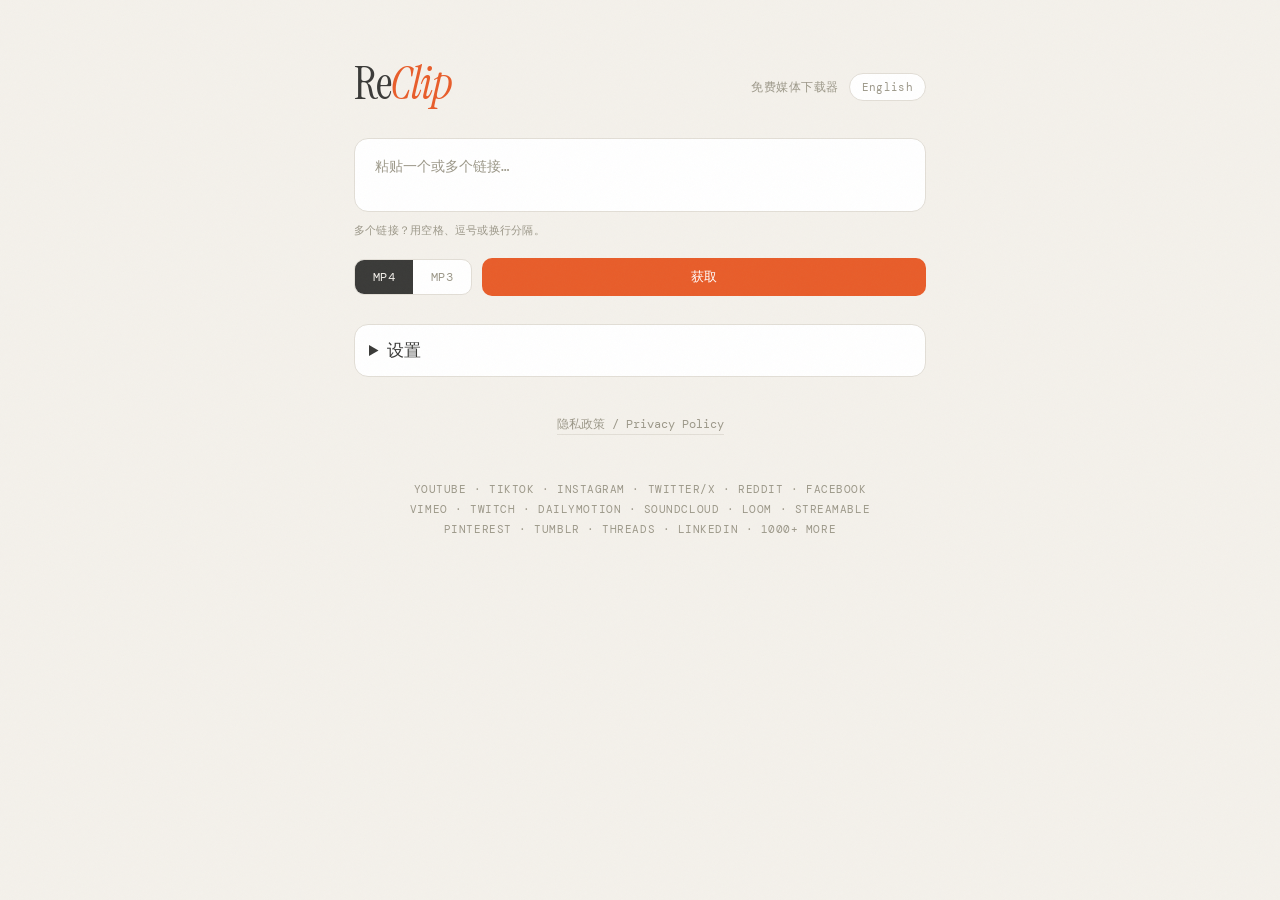
==== commit ea55fd43: "多任务并行，默认分辨率，中文翻译等" ====
--- a/templates/index.html
+++ b/templates/index.html
@@ -1,12 +1,11 @@
 <!DOCTYPE html>
-<html lang="en">
+<html lang="zh-CN">
 <head>
   <meta charset="UTF-8">
   <meta name="viewport" content="width=device-width, initial-scale=1.0">
-  <title>ReClip — Free Media Downloader</title>
+  <title data-i18n="page.title">ReClip — 免费媒体下载器</title>
   <link rel="icon" href="/static/favicon.svg" type="image/svg+xml">
-  <link rel="preconnect" href="https://fonts.googleapis.com">
-  <link href="https://fonts.googleapis.com/css2?family=Instrument+Serif:ital@0;1&family=DM+Mono:wght@400;500&display=swap" rel="stylesheet">
+  <link rel="stylesheet" href="/static/fonts/fonts.css">
   <style>
     :root {
       --bg: #f4f1eb;
@@ -48,23 +47,53 @@
       padding: 60px 24px 80px;
     }
 
-    .brand { margin-bottom: 48px; }
+    /* Logo and tagline share a single row — the tagline no longer sits
+       underneath, which is what lets the whole block be half as tall. */
+    .brand {
+      margin-bottom: 32px;
+      display: flex;
+      align-items: flex-end;
+      justify-content: space-between;
+      gap: 12px;
+    }
     .brand h1 {
       font-family: 'Instrument Serif', serif;
-      font-size: 4.2rem;
+      font-size: 2.9rem;
       font-weight: 400;
       letter-spacing: -0.03em;
       line-height: 1;
       color: var(--fg);
     }
     .brand h1 em { font-style: italic; color: var(--accent); }
+    .brand-side {
+      display: flex;
+      align-items: center;
+      gap: 10px;
+      padding-bottom: 5px; /* sit on the logo's baseline, not its box bottom */
+    }
     .brand p {
-      margin-top: 10px;
+      margin: 0;
       font-size: 0.78rem;
       color: var(--muted);
       letter-spacing: 0.04em;
       text-transform: uppercase;
-    }
+      white-space: nowrap;
+    }
+
+    .lang-btn {
+      flex-shrink: 0;
+      padding: 6px 12px;
+      border: 1.5px solid var(--card-border);
+      border-radius: 999px;
+      background: var(--card);
+      color: var(--muted);
+      font-family: 'DM Mono', monospace;
+      font-size: 0.7rem;
+      letter-spacing: 0.03em;
+      cursor: pointer;
+      transition: all 0.2s;
+    }
+    .lang-btn:hover { border-color: var(--fg); color: var(--fg); }
 
     textarea {
       width: 100%;
@@ -184,10 +213,19 @@
       justify-content: center;
       color: var(--muted);
     }
+    .card-thumb .no-thumb.no-image {
+      flex-direction: column;
+      gap: 4px;
+    }
     .card-thumb .no-thumb svg {
       width: 28px;
       height: 28px;
       opacity: 0.5;
+    }
+    .card-thumb .no-thumb span {
+      font-size: 0.62rem;
+      line-height: 1;
+      opacity: 0.75;
     }
 
     /* Shimmer skeleton for loading state */
@@ -354,6 +392,216 @@
     }
     @keyframes spin { to { transform: rotate(360deg); } }
 
+    /* Save-as filename input on cards */
+    .name-input {
+      width: 100%;
+      padding: 7px 10px;
+      border: 1.5px solid var(--card-border);
+      border-radius: 7px;
+      background: var(--card);
+      color: var(--fg);
+      font-family: 'DM Mono', monospace;
+      font-size: 0.72rem;
+      outline: none;
+      margin-bottom: 7px;
+    }
+    .name-input:focus { border-color: var(--accent); }
+    .name-input::placeholder { color: var(--muted); }
+
+    /* Excerpt range inputs on cards */
+    .range-row {
+      display: flex;
+      align-items: center;
+      gap: 8px;
+      margin-bottom: 7px;
+    }
+    .range-input {
+      flex: 1;
+      min-width: 0;
+      padding: 7px 10px;
+      border: 1.5px solid var(--card-border);
+      border-radius: 7px;
+      background: var(--card);
+      color: var(--fg);
+      font-family: 'DM Mono', monospace;
+      font-size: 0.72rem;
+      outline: none;
+    }
+    .range-input:focus { border-color: var(--accent); }
+    .range-input::placeholder { color: var(--muted); }
+    .range-sep { color: var(--muted); font-size: 0.8rem; }
+    .range-total {
+      font-size: 0.62rem;
+      color: var(--muted);
+      margin: -2px 0 7px;
+      letter-spacing: 0.03em;
+    }
+
+    /* Downloads panel */
+    .section { margin-top: 28px; }
+    .section-head {
+      display: flex;
+      align-items: center;
+      justify-content: space-between;
+      margin-bottom: 12px;
+    }
+    .section-title {
+      font-family: 'Instrument Serif', serif;
+      font-size: 1.4rem;
+      color: var(--fg);
+    }
+    .section-count {
+      font-size: 0.68rem;
+      color: var(--muted);
+      border: 1.5px solid var(--card-border);
+      border-radius: 999px;
+      padding: 3px 10px;
+    }
+    .job {
+      border: 1.5px solid var(--card-border);
+      border-radius: var(--radius);
+      background: var(--card);
+      padding: 12px 14px;
+      margin-bottom: 8px;
+    }
+    .job-top {
+      display: flex;
+      align-items: center;
+      justify-content: space-between;
+      gap: 10px;
+    }
+    .job-title {
+      font-size: 0.78rem;
+      color: var(--fg);
+      overflow: hidden;
+      text-overflow: ellipsis;
+      white-space: nowrap;
+      flex: 1;
+      min-width: 0;
+    }
+    .job-title.url { color: var(--muted); font-size: 0.68rem; }
+    .badge {
+      flex-shrink: 0;
+      font-size: 0.62rem;
+      letter-spacing: 0.04em;
+      text-transform: uppercase;
+      padding: 3px 8px;
+      border-radius: 6px;
+      border: 1px solid;
+    }
+    .badge.downloading { color: var(--accent); border-color: var(--accent); }
+    .badge.done { color: var(--success); border-color: var(--success); }
+    .badge.error { color: var(--error); border-color: var(--error); }
+    .job-track {
+      height: 7px;
+      border-radius: 5px;
+      background: var(--card-border);
+      margin: 9px 0 6px;
+      overflow: hidden;
+    }
+    .job-fill {
+      height: 100%;
+      width: 0%;
+      border-radius: 5px;
+      background: var(--accent);
+      transition: width 0.4s ease;
+    }
+    .job-sub {
+      display: flex;
+      align-items: center;
+      gap: 10px;
+      font-size: 0.62rem;
+      color: var(--muted);
+    }
+    .job-filename {
+      color: var(--success);
+      overflow: hidden;
+      text-overflow: ellipsis;
+      white-space: nowrap;
+      flex: 1;
+      min-width: 0;
+    }
+    .job-error {
+      color: var(--error);
+      overflow: hidden;
+      text-overflow: ellipsis;
+      white-space: nowrap;
+      flex: 1;
+      min-width: 0;
+    }
+    .job-btns { display: flex; gap: 8px; flex-shrink: 0; }
+    .job-btn {
+      padding: 4px 10px;
+      border: 1px solid var(--card-border);
+      border-radius: 6px;
+      background: transparent;
+      color: var(--fg);
+      font-family: 'DM Mono', monospace;
+      font-size: 0.64rem;
+      cursor: pointer;
+    }
+    .job-btn:hover { border-color: var(--fg); }
+    .job-btn.save { color: var(--success); border-color: var(--success); }
+    .job-btn.danger { color: var(--error); border-color: var(--error); }
+
+    /* Settings */
+    .settings {
+      margin-top: 28px;
+      border: 1.5px solid var(--card-border);
+      border-radius: var(--radius);
+      background: var(--card);
+      padding: 14px;
+    }
+    .settings summary {
+      cursor: pointer;
+      font-family: 'Instrument Serif', serif;
+      font-size: 1.05rem;
+      color: var(--fg);
+    }
+    .settings-row {
+      display: flex;
+      flex-wrap: wrap; /* long labels drop above the input instead of squishing it */
+      align-items: center;
+      gap: 10px;
+      margin-top: 12px;
+    }
+    .settings-row input,
+    .settings-row select {
+      flex: 1 1 140px; /* shrink, but wrap before getting too tiny */
+      min-width: 0;
+      padding: 9px 12px;
+      border: 1.5px solid var(--card-border);
+      border-radius: 8px;
+      background: var(--bg);
+      color: var(--fg);
+      font-family: 'DM Mono', monospace;
+      font-size: 0.76rem;
+      outline: none;
+    }
+    .settings-row input:focus,
+    .settings-row select:focus { border-color: var(--accent); }
+    .settings-row select { cursor: pointer; }
+    .settings-label {
+      align-self: center;
+      font-size: 0.68rem;
+      color: var(--muted);
+      text-transform: uppercase;
+      letter-spacing: 0.03em;
+      white-space: nowrap;
+    }
+    .settings-save {
+      padding: 9px 16px;
+      border: none;
+      border-radius: 8px;
+      background: var(--fg);
+      color: var(--bg);
+      font-family: 'DM Mono', monospace;
+      font-size: 0.72rem;
+      font-weight: 500;
+      cursor: pointer;
+    }
+    .settings-hint { font-size: 0.64rem; color: var(--muted); margin-top: 10px; letter-spacing: 0.02em; }
+
     .footer {
       margin-top: 48px;
       text-align: center;
@@ -363,10 +611,25 @@
       text-transform: uppercase;
       line-height: 1.8;
     }
+    .privacy-link {
+      margin-top: 40px;
+      text-align: center;
+      font-size: 0.72rem;
+    }
+    .privacy-link a {
+      color: var(--muted);
+      text-decoration: none;
+      border-bottom: 1px solid var(--card-border);
+      padding-bottom: 2px;
+    }
+    .privacy-link a:hover { color: var(--accent); border-color: var(--accent); }
 
     /* Mobile */
     @media (max-width: 500px) {
-      .brand h1 { font-size: 3rem; }
+      .brand { gap: 8px; }
+      .brand h1 { font-size: 2.1rem; }
+      .brand-side { gap: 8px; padding-bottom: 4px; }
+      .brand p { font-size: 0.7rem; letter-spacing: 0.02em; }
       .page { padding: 40px 16px 60px; }
       .card { flex-direction: column; gap: 10px; }
       .card-thumb {
@@ -384,21 +647,54 @@
   <div class="page">
     <div class="brand">
       <h1>Re<em>Clip</em></h1>
-      <p>Free media downloader</p>
+      <div class="brand-side">
+        <p data-i18n="brand.tagline">免费媒体下载器</p>
+        <button class="lang-btn" id="langBtn" onclick="toggleLang()" data-i18n="lang.switch">English</button>
+      </div>
     </div>
 
-    <textarea id="urls" placeholder="Paste one or more URLs..." rows="2"></textarea>
-    <p class="hint">Multiple links? Separate with spaces, commas, or newlines.</p>
+    <textarea id="urls" rows="2" data-i18n-ph="input.placeholder" placeholder="粘贴一个或多个链接…"></textarea>
+    <p class="hint" data-i18n="input.hint">多个链接？用空格、逗号或换行分隔。</p>
 
     <div class="controls">
       <div class="pill-group">
         <button class="pill active" data-format="video" onclick="setFormat(this)">MP4</button>
         <button class="pill" data-format="audio" onclick="setFormat(this)">MP3</button>
       </div>
-      <button class="fetch-btn" id="goBtn" onclick="go()">Fetch</button>
+      <button class="fetch-btn" id="goBtn" onclick="go()" data-i18n="action.fetch">获取</button>
     </div>
 
     <div id="cards" class="cards"></div>
+
+    <div id="jobsSection" class="section" hidden>
+      <div class="section-head">
+        <span class="section-title" data-i18n="section.downloads">下载</span>
+        <span class="section-count" id="jobsCount">0</span>
+      </div>
+      <div id="jobsList"></div>
+    </div>
+
+    <details class="settings">
+      <summary data-i18n="settings.title">设置</summary>
+      <div class="settings-row">
+        <span class="settings-label" data-i18n="settings.dir">下载目录</span>
+        <input id="dirInput" type="text" data-i18n-ph="settings.dirPlaceholder" placeholder="绝对路径">
+        <button class="settings-save" onclick="saveSettingsDir()" data-i18n="settings.save">保存</button>
+      </div>
+      <div class="settings-row">
+        <span class="settings-label" data-i18n="settings.resolution">默认分辨率</span>
+        <select id="resSelect">
+          <option value="1080p">1080p</option>
+          <option value="720p">720p</option>
+          <option value="480p">480p</option>
+          <option value="360p">360p</option>
+        </select>
+        <button class="settings-save" onclick="saveDefaultResolution()" data-i18n="settings.save">保存</button>
+      </div>
+      <p class="settings-hint" data-i18n="settings.hint">新卡片会默认选中不高于该高度的画质；视频保存在下方目录（服务端）。</p>
+    </details>
+
+    <p class="privacy-link"><a href="/privacy" data-i18n="footer.privacy">隐私政策 / Privacy Policy</a></p>
 
     <div class="footer">
       YouTube &middot; TikTok &middot; Instagram &middot; Twitter/X &middot; Reddit &middot; Facebook<br>
@@ -408,8 +704,134 @@
   </div>
 
   <script>
+    // --- i18n ---------------------------------------------------------------
+    // Chinese is the default; the choice is remembered in localStorage, so it
+    // follows the browser, not the server.
+    const STRINGS = {
+      zh: {
+        'page.title': 'ReClip — 免费媒体下载器',
+        'brand.tagline': '免费媒体下载器',
+        'input.placeholder': '粘贴一个或多个链接…',
+        'input.hint': '多个链接？用空格、逗号或换行分隔。',
+        'action.fetch': '获取',
+        'action.fetchLoading': '加载中…',
+        'action.download': '下载',
+        'action.downloadAll': '全部下载',
+        'action.downloadAllBusy': '下载中…',
+        'action.save': '保存',
+        'action.retry': '重试',
+        'action.cancel': '取消',
+        'action.remove': '移除',
+        'card.untitled': '未命名',
+        'card.fetchFailed': '无法获取视频',
+        'card.noImage': '无图',
+        'card.namePlaceholder': '另存为（可选）',
+        'card.startPlaceholder': '开始（如 1:30）',
+        'card.endPlaceholder': '结束（如 2:45）',
+        'card.fullLength': '总时长：{d}',
+        'card.downloading': '下载中…',
+        'card.downloadFailed': '下载失败',
+        'section.downloads': '下载',
+        'footer.privacy': '隐私政策 / Privacy Policy',
+        'settings.title': '设置',
+        'settings.dir': '下载目录',
+        'settings.resolution': '默认分辨率',
+        'settings.dirPlaceholder': '保存目录（绝对路径）',
+        'settings.save': '保存',
+        'settings.hint': '新卡片会默认选中不高于该高度的画质；视频保存在下方目录（服务端）。',
+        'status.downloading': '下载中',
+        'status.done': '已完成',
+        'status.error': '失败',
+        'lang.switch': 'English',
+        'err.unsupported': '不支持该链接',
+        'err.unavailable': '视频不可用或为私密',
+        'err.private': '该视频为私密视频',
+        'err.403': '平台拒绝了访问（403）',
+        'err.404': '找不到该视频',
+        'err.copyright': '因版权原因被屏蔽',
+        'err.geo': '该地区无法观看此视频',
+        'err.timeout': '请求超时，请重试',
+        'err.network': '网络错误，请检查连接',
+      },
+      en: {
+        'page.title': 'ReClip — Free Media Downloader',
+        'brand.tagline': 'Free media downloader',
+        'input.placeholder': 'Paste one or more URLs...',
+        'input.hint': 'Multiple links? Separate with spaces, commas, or newlines.',
+        'action.fetch': 'Fetch',
+        'action.fetchLoading': 'Loading...',
+        'action.download': 'Download',
+        'action.downloadAll': 'Download All',
+        'action.downloadAllBusy': 'Downloading...',
+        'action.save': 'Save',
+        'action.retry': 'Retry',
+        'action.cancel': 'Cancel',
+        'action.remove': 'Remove',
+        'card.untitled': 'Untitled',
+        'card.fetchFailed': 'Could not fetch video',
+        'card.noImage': 'No image',
+        'card.namePlaceholder': 'Save as (optional)',
+        'card.startPlaceholder': 'Start (e.g. 1:30)',
+        'card.endPlaceholder': 'End (e.g. 2:45)',
+        'card.fullLength': 'Full length: {d}',
+        'card.downloading': 'Downloading...',
+        'card.downloadFailed': 'Download failed',
+        'section.downloads': 'Downloads',
+        'footer.privacy': 'Privacy Policy / 隐私政策',
+        'settings.title': 'Settings',
+        'settings.dir': 'Download directory',
+        'settings.resolution': 'Default resolution',
+        'settings.dirPlaceholder': 'Save directory (absolute path)',
+        'settings.save': 'Save',
+        'settings.hint': 'New cards start on the first quality at or below this height. Videos are saved to the folder below, on the server.',
+        'status.downloading': 'Downloading',
+        'status.done': 'Done',
+        'status.error': 'Error',
+        'lang.switch': '中文',
+        'err.unsupported': 'This URL is not supported',
+        'err.unavailable': 'Video is unavailable or private',
+        'err.private': 'This video is private',
+        'err.403': 'Access denied by the platform',
+        'err.404': 'Video not found',
+        'err.copyright': 'Video blocked due to copyright',
+        'err.geo': 'Video not available in your region',
+        'err.timeout': 'Request timed out — try again',
+        'err.network': 'Network error — check your connection',
+      },
+    };
+
+    let lang = 'zh';
+    try {
+      const saved = localStorage.getItem('reclip.lang');
+      if (saved && STRINGS[saved]) lang = saved;
+    } catch { /* localStorage unavailable: fall back to the default */ }
+
+    function t(key, vars) {
+      let s = (STRINGS[lang] && STRINGS[lang][key]) || STRINGS.en[key] || key;
+      if (vars) for (const k in vars) s = s.replace('{' + k + '}', vars[k]);
+      return s;
+    }
+
+    // Rewrite every static, attribute-driven string in the document.
+    function applyStatic() {
+      document.documentElement.lang = lang === 'zh' ? 'zh-CN' : 'en';
+      document.querySelectorAll('[data-i18n]').forEach(el => { el.textContent = t(el.dataset.i18n); });
+      document.querySelectorAll('[data-i18n-ph]').forEach(el => { el.placeholder = t(el.dataset.i18nPh); });
+    }
+
+    function toggleLang() {
+      lang = lang === 'zh' ? 'en' : 'zh';
+      try { localStorage.setItem('reclip.lang', lang); } catch { /* ignore */ }
+      applyStatic();
+      const goBtn = document.getElementById('goBtn');
+      if (goBtn && !goBtn.disabled) goBtn.textContent = t('action.fetch');
+      rerenderCards();          // cards carry most of the dynamic copy
+      if (lastJobs.length) renderJobs(lastJobs);
+    }
+
     let currentFormat = 'video';
     let cardData = [];
+    let lastJobs = [];
 
     function setFormat(btn) {
       document.querySelectorAll('.pill').forEach(b => b.classList.remove('active'));
@@ -434,19 +856,35 @@
       return d.innerHTML;
     }
 
+    // yt-dlp messages are English; map the ones we recognise onto the active
+    // language and pass the rest through untouched.
+    const ERROR_RULES = [
+      ['Unsupported URL', 'err.unsupported'],
+      ['Video unavailable', 'err.unavailable'],
+      ['Private video', 'err.private'],
+      ['HTTP Error 403', 'err.403'],
+      ['HTTP Error 404', 'err.404'],
+      ['copyright', 'err.copyright'],
+      ['geo', 'err.geo'],
+      ['imed out', 'err.timeout'],
+      ['network', 'err.network'],
+    ];
+
     function friendlyError(err) {
-      if (err.includes('Unsupported URL')) return 'This URL is not supported';
-      if (err.includes('Video unavailable')) return 'Video is unavailable or private';
-      if (err.includes('Private video')) return 'This video is private';
-      if (err.includes('HTTP Error 403')) return 'Access denied by the platform';
-      if (err.includes('HTTP Error 404')) return 'Video not found';
-      if (err.includes('copyright')) return 'Video blocked due to copyright';
-      if (err.includes('geo')) return 'Video not available in your region';
-      if (err.includes('timed out') || err.includes('Timed out')) return 'Request timed out — try again';
-      if (err.includes('network') || err.includes('Network')) return 'Network error — check your connection';
-      if (err.includes('photo carousel')) return 'Instagram photo carousel — image download is not supported';
-      if (err.includes('No video formats found')) return 'No video found — this post may be photos only';
-      return err.length > 80 ? err.slice(0, 80) + '...' : err;
+      const msg = err || '';
+      for (const [needle, key] of ERROR_RULES) {
+        if (msg.toLowerCase().includes(needle.toLowerCase())) return t(key);
+      }
+      return msg.length > 80 ? msg.slice(0, 80) + '...' : msg;
+    }
+
+    const STATUS_KEYS = {
+      downloading: 'status.downloading',
+      done: 'status.done',
+      error: 'status.error',
+    };
+    function statusLabel(status) {
+      return t(STATUS_KEYS[status] || status);
     }
 
     document.getElementById('urls').addEventListener('keydown', e => {
@@ -460,7 +898,7 @@
       const btn = document.getElementById('goBtn');
       const container = document.getElementById('cards');
       btn.disabled = true;
-      btn.textContent = 'Loading...';
+      btn.textContent = t('action.fetchLoading');
       container.innerHTML = '';
       cardData = [];
 
@@ -504,7 +942,9 @@
               duration: data.duration,
               uploader: data.uploader || '',
               formats: data.formats || [],
-              selectedFormatId: data.formats?.[0]?.id || null,
+              // Server maps the default-resolution preference onto a real
+              // format id; fall back to the sharpest one.
+              selectedFormatId: data.default_id || data.formats?.[0]?.id || null,
             };
           }
         } catch (err) {
@@ -518,7 +958,13 @@
       }
 
       btn.disabled = false;
-      btn.textContent = 'Fetch';
+      btn.textContent = t('action.fetch');
+    }
+
+    // Placeholder shown when a thumbnail URL is present but the image fails to
+    // load (broken/blocked link). Marked with the "no image" label.
+    function noImageThumb() {
+      return `<div class="no-thumb no-image"><svg viewBox="0 0 24 24" fill="none" stroke="currentColor" stroke-width="1.5" stroke-linecap="round" stroke-linejoin="round"><rect x="2" y="2" width="20" height="20" rx="2"/><circle cx="8" cy="8" r="1.5"/><path d="m21 15-5-5L5 21"/><line x1="2" y1="2" x2="22" y2="22"/></svg><span>${esc(t('card.noImage'))}</span></div>`;
     }
 
     function renderCard(idx) {
@@ -554,7 +1000,7 @@
             </div>
           </div>
           <div class="card-body">
-            <div class="card-title" style="color:var(--error)">Could not fetch video</div>
+            <div class="card-title" style="color:var(--error)">${esc(t('card.fetchFailed'))}</div>
             <div class="card-error-msg">${esc(friendlyError(c.error || ''))}</div>
             <div class="card-error-url">${esc(c.url)}</div>
           </div>
@@ -570,7 +1016,7 @@
       if (isAudio) {
         thumbHtml = `<div class="no-thumb" style="color:var(--accent)"><svg viewBox="0 0 24 24" fill="currentColor" stroke="none"><polygon points="5 3 19 12 5 21 5 3"/></svg></div>`;
       } else if (c.thumbnail) {
-        thumbHtml = `<img src="${c.thumbnail}" alt="">`;
+        thumbHtml = `<img src="/api/thumb?u=${encodeURIComponent(c.thumbnail)}" alt="" referrerpolicy="no-referrer" onerror="this.onerror=null;this.outerHTML=noImageThumb()">`;
       } else {
         thumbHtml = `<div class="no-thumb"><svg viewBox="0 0 24 24" fill="none" stroke="currentColor" stroke-width="1.5" stroke-linecap="round" stroke-linejoin="round"><rect x="2" y="2" width="20" height="20" rx="2"/><circle cx="8" cy="8" r="1.5"/><path d="m21 15-5-5L5 21"/></svg></div>`;
       }
@@ -582,34 +1028,35 @@
         ).join('');
       }
 
+      let nameInputHtml = '';
+      let rangeHtml = '';
       let actionHtml = '';
       if (c.status === 'ready') {
-        actionHtml = `<button class="card-dl-btn" onclick="dlCard(${idx})">Download</button>${qualityChips}`;
+        nameInputHtml = `<input class="name-input" id="name-${idx}" placeholder="${esc(t('card.namePlaceholder'))}" value="${esc(c.name || '')}" oninput="cardData[${idx}].name=this.value" onkeydown="if(event.key==='Enter')dlCard(${idx})">`;
+        rangeHtml = `<div class="range-row">
+            <input class="range-input" id="start-${idx}" placeholder="${esc(t('card.startPlaceholder'))}" value="${esc(c.tStart || '')}" oninput="cardData[${idx}].tStart=this.value">
+            <span class="range-sep">–</span>
+            <input class="range-input" id="end-${idx}" placeholder="${esc(t('card.endPlaceholder'))}" value="${esc(c.tEnd || '')}" oninput="cardData[${idx}].tEnd=this.value">
+          </div>
+          ${c.duration ? `<p class="range-total">${esc(t('card.fullLength', { d: fmtDur(c.duration) }))}</p>` : ''}`;
+        actionHtml = `<button class="card-dl-btn" onclick="dlCard(${idx})">${esc(t('action.download'))}</button>${qualityChips}`;
       } else if (c.status === 'downloading') {
-        const label = (c.phase === 'Converting')
-          ? 'Converting (WhatsApp)…'
-          : (c.phase === 'Downloading' ? 'Downloading…' : 'Downloading…');
-        // Only show a live % during the actual download (yt-dlp). ffmpeg progress
-        // is misleading, so no % while converting.
-        const pct = (c.phase !== 'Converting' && typeof c.progress === 'number' && c.progress > 0)
-          ? `<span class="card-status downloading"> ${c.progress}%</span>` : '';
-        actionHtml = `<span class="card-status downloading"><span class="spin"></span> ${esc(label)}${pct}</span>`;
+        actionHtml = `<span class="card-status downloading"><span class="spin"></span> ${esc(t('card.downloading'))}</span>`;
       } else if (c.status === 'done') {
-        const path = c.path ? `<div class="card-status done">Saved to: ${esc(c.path)}</div>` : '';
-        const warn = c.warning ? `<div class="card-status error">${esc(c.warning)}</div>` : '';
-        actionHtml = `<button class="card-dl-btn done" onclick="saveCard(${idx})">Save</button>
-          <span class="card-status done">${esc(c.filename || '')}</span>
-          ${path}${warn}`;
+        actionHtml = `<button class="card-dl-btn done" onclick="saveCard(${idx})">${esc(t('action.save'))}</button>
+          <span class="card-status done">${esc(c.filename || '')}</span>`;
       } else if (c.status === 'error') {
-        actionHtml = `<button class="card-dl-btn" onclick="dlCard(${idx})">Retry</button>
-          <span class="card-status error">${esc(friendlyError(c.error || 'Download failed'))}</span>`;
+        actionHtml = `<button class="card-dl-btn" onclick="dlCard(${idx})">${esc(t('action.retry'))}</button>
+          <span class="card-status error">${esc(friendlyError(c.error) || t('card.downloadFailed'))}</span>`;
       }
 
       el.innerHTML = `
         <div class="card-thumb">${thumbHtml}</div>
         <div class="card-body">
-          <div class="card-title">${esc(c.title || 'Untitled')}</div>
+          <div class="card-title">${esc(c.title || t('card.untitled'))}</div>
           <div class="card-meta">${esc(c.uploader)}${c.duration ? ' · ' + fmtDur(c.duration) : ''}</div>
+          ${nameInputHtml}
+          ${rangeHtml}
           <div class="card-actions">${actionHtml}</div>
         </div>
       `;
@@ -622,7 +1069,7 @@
       const bar = document.createElement('div');
       bar.id = 'dl-all-bar';
       bar.className = 'dl-all-bar';
-      bar.innerHTML = `<button class="dl-all-btn" onclick="dlAll()">Download All</button>`;
+      bar.innerHTML = `<button class="dl-all-btn" onclick="dlAll()">${esc(t('action.downloadAll'))}</button>`;
       document.getElementById('cards').appendChild(bar);
     }
 
@@ -633,9 +1080,9 @@
 
     async function dlCard(idx) {
       const c = cardData[idx];
-      c.status = 'downloading';
-      c.error = null;
-      renderCard(idx);
+      const customName = document.getElementById(`name-${idx}`)?.value.trim() || '';
+      const tStart = cardData[idx]?.tStart?.trim() || '';
+      const tEnd = cardData[idx]?.tEnd?.trim() || '';
 
       try {
         const res = await fetch('/api/download', {
@@ -646,6 +1093,10 @@
             format: currentFormat,
             format_id: c.selectedFormatId,
             title: c.title || '',
+            filename: customName,
+            start: tStart,
+            end: tEnd,
+            duration: Number(c.duration) || 0,
           }),
         });
         const data = await res.json();
@@ -655,8 +1106,10 @@
           renderCard(idx);
           return;
         }
-        c.jobId = data.job_id;
-        pollCard(idx);
+        // Download accepted — the task now lives in the Downloads panel;
+        // remove the preview card.
+        cardData.splice(idx, 1);
+        rerenderCards();
       } catch (err) {
         c.status = 'error';
         c.error = err.message;
@@ -664,37 +1117,14 @@
       }
     }
 
-    function pollCard(idx) {
-      const c = cardData[idx];
-      const iv = setInterval(async () => {
-        try {
-          const res = await fetch(`/api/status/${c.jobId}`);
-          const data = await res.json();
-          if (data.status === 'done') {
-            clearInterval(iv);
-            c.status = 'done';
-            c.filename = data.filename;
-            c.path = data.path || null;
-            c.warning = data.warning || null;
-            renderCard(idx);
-            saveCard(idx);
-          } else if (data.status === 'error') {
-            clearInterval(iv);
-            c.status = 'error';
-            c.error = data.error;
-            renderCard(idx);
-          } else {
-            // still downloading: surface phase + live %
-            c.phase = data.phase || 'Downloading';
-            c.progress = typeof data.progress === 'number' ? data.progress : c.progress;
-          }
-        } catch {
-          clearInterval(iv);
-          c.status = 'error';
-          c.error = 'Lost connection to server';
-          renderCard(idx);
-        }
-      }, 1000);
+    // Rebuild every preview card (element ids are index-based, so re-render
+    // all after a card is removed).
+    function rerenderCards() {
+      document.getElementById('cards').innerHTML = '';
+      cardData.forEach((_, i) => renderCard(i));
+      const bar = document.getElementById('dl-all-bar');
+      if (bar) bar.remove();
+      if (cardData.filter(c => c.status === 'ready').length > 1) renderDownloadAll();
     }
 
     function saveCard(idx) {
@@ -708,16 +1138,169 @@
 
     async function dlAll() {
       const btn = document.querySelector('.dl-all-btn');
-      if (btn) { btn.disabled = true; btn.textContent = 'Downloading...'; }
-
-      for (let i = 0; i < cardData.length; i++) {
-        if (cardData[i].status === 'ready') {
-          await dlCard(i);
+      if (btn) {
+        btn.disabled = true;
+        btn.textContent = t('action.downloadAllBusy');
+      }
+
+      // dlCard splices items out of cardData, so consume ready cards until none remain.
+      while (true) {
+        const idx = cardData.findIndex(c => c.status === 'ready');
+        if (idx < 0) break;
+        await dlCard(idx);
+      }
+
+      if (btn) {
+        btn.disabled = false;
+        btn.textContent = t('action.downloadAll');
+      }
+    }
+
+    // --- Save directory settings ---
+    async function saveSettingsDir() {
+      const dir = document.getElementById('dirInput').value.trim();
+      if (!dir) return;
+      try {
+        const res = await fetch('/api/settings', {
+          method: 'POST',
+          headers: { 'Content-Type': 'application/json' },
+          body: JSON.stringify({ dir }),
+        });
+        const data = await res.json();
+        if (data.error) { alert(data.error); return; }
+        document.getElementById('dirInput').value = data.dir;
+      } catch { /* ignore */ }
+    }
+
+    async function saveDefaultResolution() {
+      const resolution = document.getElementById('resSelect').value;
+      try {
+        const res = await fetch('/api/settings', {
+          method: 'POST',
+          headers: { 'Content-Type': 'application/json' },
+          body: JSON.stringify({ resolution }),
+        });
+        const data = await res.json();
+        if (data.error) { alert(data.error); return; }
+        document.getElementById('resSelect').value = data.resolution || resolution;
+      } catch { /* ignore */ }
+    }
+
+    async function loadSettingsDir() {
+      try {
+        const res = await fetch('/api/settings');
+        const data = await res.json();
+        if (data.dir) document.getElementById('dirInput').value = data.dir;
+        const sel = document.getElementById('resSelect');
+        if (data.resolution && [...sel.options].some(o => o.value === data.resolution)) {
+          sel.value = data.resolution;
         }
-      }
-
-      if (btn) { btn.disabled = false; btn.textContent = 'Download All'; }
-    }
+      } catch { /* ignore */ }
+    }
+
+    // --- Downloads manager panel ---
+    function jobSave(id, filename) {
+      const a = document.createElement('a');
+      a.href = `/api/file/${id}`;
+      a.download = filename || '';
+      a.click();
+    }
+
+    async function jobRemove(id) {
+      await fetch('/api/job/' + id, { method: 'DELETE' });
+      refreshJobs();
+    }
+
+    function renderJobs(list) {
+      const sec = document.getElementById('jobsSection');
+      const box = document.getElementById('jobsList');
+      lastJobs = list || [];
+      document.getElementById('jobsCount').textContent = String(lastJobs.length);
+      sec.hidden = lastJobs.length === 0;
+      box.innerHTML = lastJobs.map(j => {
+        const pct = Math.max(0, Math.min(100, Math.round(j.progress || 0)));
+        let badge = `<span class="badge ${esc(j.status)}">${esc(statusLabel(j.status))}</span>`;
+        let buttons = '';
+        let sub = '';
+        if (j.status === 'downloading') {
+          buttons = `<button class="job-btn danger" onclick="jobRemove('${j.id}')">${esc(t('action.cancel'))}</button>`;
+          sub = `<span class="card-status downloading"><span class="spin"></span> ${pct}%</span>`;
+        } else if (j.status === 'done') {
+          buttons = `<button class="job-btn save" onclick="jobSave('${j.id}','${esc(j.filename)}')">${esc(t('action.save'))}</button>
+                     <button class="job-btn danger" onclick="jobRemove('${j.id}')">${esc(t('action.remove'))}</button>`;
+          sub = `<span class="job-filename">${esc(j.filename || '')}</span>`;
+        } else {
+          buttons = `<button class="job-btn danger" onclick="jobRemove('${j.id}')">${esc(t('action.remove'))}</button>`;
+          sub = `<span class="job-error">${esc(friendlyError(j.error) || t('card.downloadFailed'))}</span>`;
+        }
+        const track = j.status === 'downloading'
+          ? `<div class="job-track"><div class="job-fill" style="width:${pct}%"></div></div>`
+          : '';
+        const title = j.title ? esc(j.title) : esc(j.url);
+        return `<div class="job">
+          <div class="job-top">
+            <span class="job-title" title="${esc(j.url)}">${title}</span>
+            ${badge}
+          </div>
+          ${track}
+          <div class="job-sub">${sub}<span class="job-btns">${buttons}</span></div>
+        </div>`;
+      }).join('');
+    }
+
+    async function refreshJobs() {
+      try {
+        const res = await fetch('/api/jobs');
+        const data = await res.json();
+        if (data.jobs) renderJobs(data.jobs);
+      } catch { /* ignore */ }
+    }
+
+    applyStatic();
+    loadSettingsDir();
+
+    // Push-based job updates via Server-Sent Events (no polling). EventSource
+    // reconnects on its own, so an error must NOT close it — we only run a 2s
+    // poll as a safety net until the stream comes back.
+    let jobsTimer = null;
+    function startJobsPolling() {
+      if (jobsTimer) return;
+      jobsTimer = setInterval(refreshJobs, 2000);
+    }
+    function stopJobsPolling() {
+      if (!jobsTimer) return;
+      clearInterval(jobsTimer);
+      jobsTimer = null;
+    }
+    try {
+      const es = new EventSource('/api/events');
+      es.onopen = () => stopJobsPolling();
+      es.onmessage = (e) => {
+        try {
+          const d = JSON.parse(e.data);
+          if (d.jobs) renderJobs(d.jobs);
+        } catch { /* ignore malformed */ }
+      };
+      es.onerror = () => startJobsPolling();
+    } catch (e) {
+      startJobsPolling();
+    }
+    // Re-sync when the tab comes back: suspended timers can miss updates.
+    document.addEventListener('visibilitychange', () => {
+      if (!document.hidden) refreshJobs();
+    });
+
+    // Pre-fill from the ReClip extension: ?url=... [&format=audio]
+    (function () {
+      const params = new URLSearchParams(location.search);
+      const u = params.get('url');
+      if (u) document.getElementById('urls').value = u;
+      if (params.get('format') === 'audio') {
+        const pill = document.querySelector('.pill[data-format="audio"]');
+        if (pill) setFormat(pill);
+      }
+      if (u) go();
+    })();
   </script>
 </body>
 </html>
--- a/static/fonts/fonts.css
+++ b/static/fonts/fonts.css
@@ -0,0 +1,72 @@
+/* latin-ext */
+@font-face {
+  font-family: 'DM Mono';
+  font-style: normal;
+  font-weight: 400;
+  font-display: swap;
+  src: url(/static/fonts/s/dmmono/v16/aFTU7PB1QTsUX8KYthSQBLyM.woff2) format('woff2');
+  unicode-range: U+0100-02BA, U+02BD-02C5, U+02C7-02CC, U+02CE-02D7, U+02DD-02FF, U+0304, U+0308, U+0329, U+1D00-1DBF, U+1E00-1E9F, U+1EF2-1EFF, U+2020, U+20A0-20AB, U+20AD-20C0, U+2113, U+2C60-2C7F, U+A720-A7FF;
+}
+/* latin */
+@font-face {
+  font-family: 'DM Mono';
+  font-style: normal;
+  font-weight: 400;
+  font-display: swap;
+  src: url(/static/fonts/s/dmmono/v16/aFTU7PB1QTsUX8KYthqQBA.woff2) format('woff2');
+  unicode-range: U+0000-00FF, U+0131, U+0152-0153, U+02BB-02BC, U+02C6, U+02DA, U+02DC, U+0304, U+0308, U+0329, U+2000-206F, U+20AC, U+2122, U+2191, U+2193, U+2212, U+2215, U+FEFF, U+FFFD;
+}
+/* latin-ext */
+@font-face {
+  font-family: 'DM Mono';
+  font-style: normal;
+  font-weight: 500;
+  font-display: swap;
+  src: url(/static/fonts/s/dmmono/v16/aFTR7PB1QTsUX8KYvumzEY2tbZX9.woff2) format('woff2');
+  unicode-range: U+0100-02BA, U+02BD-02C5, U+02C7-02CC, U+02CE-02D7, U+02DD-02FF, U+0304, U+0308, U+0329, U+1D00-1DBF, U+1E00-1E9F, U+1EF2-1EFF, U+2020, U+20A0-20AB, U+20AD-20C0, U+2113, U+2C60-2C7F, U+A720-A7FF;
+}
+/* latin */
+@font-face {
+  font-family: 'DM Mono';
+  font-style: normal;
+  font-weight: 500;
+  font-display: swap;
+  src: url(/static/fonts/s/dmmono/v16/aFTR7PB1QTsUX8KYvumzEYOtbQ.woff2) format('woff2');
+  unicode-range: U+0000-00FF, U+0131, U+0152-0153, U+02BB-02BC, U+02C6, U+02DA, U+02DC, U+0304, U+0308, U+0329, U+2000-206F, U+20AC, U+2122, U+2191, U+2193, U+2212, U+2215, U+FEFF, U+FFFD;
+}
+/* latin-ext */
+@font-face {
+  font-family: 'Instrument Serif';
+  font-style: italic;
+  font-weight: 400;
+  font-display: swap;
+  src: url(/static/fonts/s/instrumentserif/v5/jizHRFtNs2ka5fXjeivQ4LroWlx-6zAjgn7MsNo.woff2) format('woff2');
+  unicode-range: U+0100-02BA, U+02BD-02C5, U+02C7-02CC, U+02CE-02D7, U+02DD-02FF, U+0304, U+0308, U+0329, U+1D00-1DBF, U+1E00-1E9F, U+1EF2-1EFF, U+2020, U+20A0-20AB, U+20AD-20C0, U+2113, U+2C60-2C7F, U+A720-A7FF;
+}
+/* latin */
+@font-face {
+  font-family: 'Instrument Serif';
+  font-style: italic;
+  font-weight: 400;
+  font-display: swap;
+  src: url(/static/fonts/s/instrumentserif/v5/jizHRFtNs2ka5fXjeivQ4LroWlx-6zAjjH7M.woff2) format('woff2');
+  unicode-range: U+0000-00FF, U+0131, U+0152-0153, U+02BB-02BC, U+02C6, U+02DA, U+02DC, U+0304, U+0308, U+0329, U+2000-206F, U+20AC, U+2122, U+2191, U+2193, U+2212, U+2215, U+FEFF, U+FFFD;
+}
+/* latin-ext */
+@font-face {
+  font-family: 'Instrument Serif';
+  font-style: normal;
+  font-weight: 400;
+  font-display: swap;
+  src: url(/static/fonts/s/instrumentserif/v5/jizBRFtNs2ka5fXjeivQ4LroWlx-6zsTjmbI.woff2) format('woff2');
+  unicode-range: U+0100-02BA, U+02BD-02C5, U+02C7-02CC, U+02CE-02D7, U+02DD-02FF, U+0304, U+0308, U+0329, U+1D00-1DBF, U+1E00-1E9F, U+1EF2-1EFF, U+2020, U+20A0-20AB, U+20AD-20C0, U+2113, U+2C60-2C7F, U+A720-A7FF;
+}
+/* latin */
+@font-face {
+  font-family: 'Instrument Serif';
+  font-style: normal;
+  font-weight: 400;
+  font-display: swap;
+  src: url(/static/fonts/s/instrumentserif/v5/jizBRFtNs2ka5fXjeivQ4LroWlx-6zUTjg.woff2) format('woff2');
+  unicode-range: U+0000-00FF, U+0131, U+0152-0153, U+02BB-02BC, U+02C6, U+02DA, U+02DC, U+0304, U+0308, U+0329, U+2000-206F, U+20AC, U+2122, U+2191, U+2193, U+2212, U+2215, U+FEFF, U+FFFD;
+}
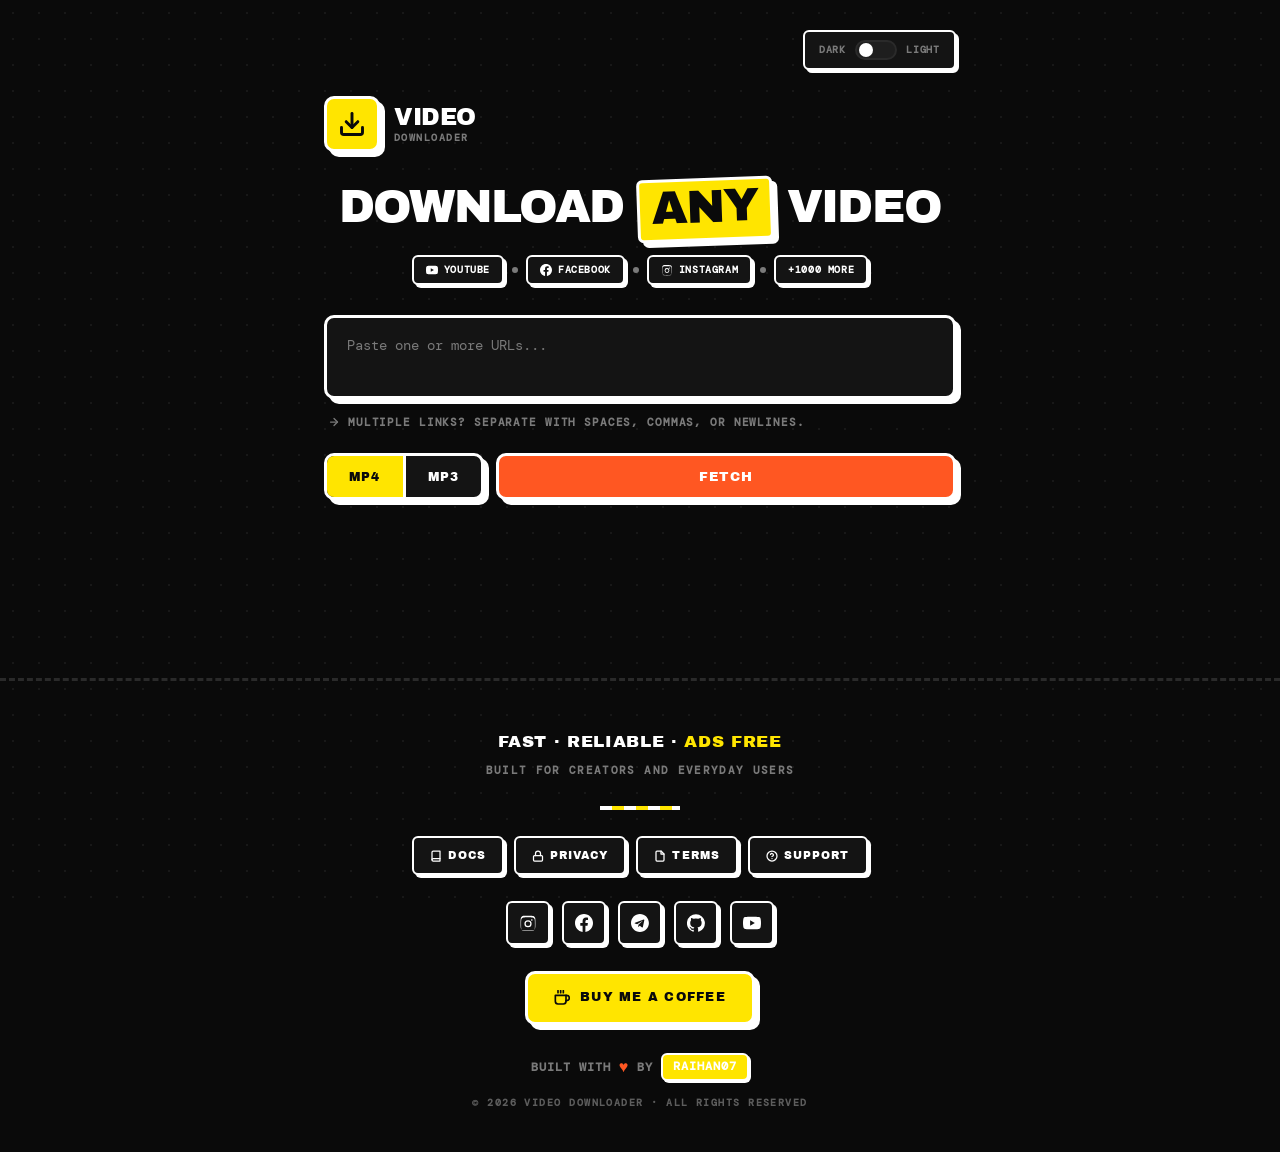
==== commit a4f3025b: "Updateeeeeeeeeeeeee to next level" ====
--- a/templates/index.html
+++ b/templates/index.html
@@ -1,837 +1,1346 @@
 <!DOCTYPE html>
-<html lang="zh-CN">
+<html lang="en">
 <head>
   <meta charset="UTF-8">
   <meta name="viewport" content="width=device-width, initial-scale=1.0">
-  <title data-i18n="page.title">ReClip — 免费媒体下载器</title>
-  <link rel="icon" href="/static/favicon.svg" type="image/svg+xml">
-  <link rel="stylesheet" href="/static/fonts/fonts.css">
+  <title>Video Downloader · Ads Free Media Downloader</title>
+  <link rel="icon" type="image/png" href="/static/downloader.png">
+  <link rel="apple-touch-icon" href="/static/downloader.png">
+  <meta property="og:title" content="Video Downloader - Ads Free Media Downloader">
+  <meta property="og:description" content="Download videos from YouTube, Facebook, Instagram and 1000+ platforms for free.">
+  <meta property="og:type" content="website">
+  <meta name="twitter:card" content="summary_large_image">
+  <meta name="twitter:title" content="Video Downloader - Ads Free Media Downloader">
+  <meta name="twitter:description" content="Download videos from any platform for free.">
+  <link rel="preconnect" href="https://fonts.googleapis.com">
+  <link rel="preconnect" href="https://fonts.gstatic.com" crossorigin>
+  <link href="https://fonts.googleapis.com/css2?family=Archivo+Black&family=DM+Mono:wght@400;500;700&display=swap" rel="stylesheet">
   <style>
     :root {
-      --bg: #f4f1eb;
-      --fg: #3a3a38;
-      --accent: #e85d2a;
-      --accent-hover: #d04e1f;
-      --muted: #9c9889;
-      --card: #fff;
-      --card-border: #e2ded6;
-      --success: #2d8a4e;
-      --error: #c43d3d;
-      --radius: 14px;
-      --shimmer: linear-gradient(90deg, #ebe8e2 25%, #f0ede7 50%, #ebe8e2 75%);
+      --bg: #0A0A0A;
+      --paper: #141414;
+      --ink: #FFFFFF;
+      --muted: #7A7A7A;
+      --soft: #1E1E1E;
+      --border: #2A2A2A;
+      --accent: #FFE500;
+      --accent-2: #FF5722;
+      --cyan: #00E5FF;
+      --lime: #B4FF3A;
+      --pink: #FF5C8A;
+      --purple: #B78AFF;
+      --success: #4ADE80;
+      --error: #FF3B30;
+
+      --b: 3px solid var(--ink);
+      --b2: 2px solid var(--ink);
+      --b3: 3px solid var(--border);
+
+      --sh-sm: 3px 3px 0 var(--ink);
+      --sh: 5px 5px 0 var(--ink);
+      --sh-lg: 7px 7px 0 var(--ink);
+
+      --r-sm: 6px;
+      --r: 10px;
+      --r-lg: 14px;
+    }
+
+    [data-theme="light"] {
+      --bg: #FFF8E7;
+      --paper: #FFFFFF;
+      --ink: #0A0A0A;
+      --muted: #6A6A6A;
+      --soft: #F5EFE0;
+      --border: #0A0A0A;
+      --accent: #FFE500;
+      --accent-2: #FF5722;
     }
 
     * { margin: 0; padding: 0; box-sizing: border-box; }
+
+    html { scroll-behavior: smooth; }
 
     body {
       font-family: 'DM Mono', monospace;
       background: var(--bg);
-      color: var(--fg);
+      color: var(--ink);
       min-height: 100vh;
       overflow-x: hidden;
-    }
-
-    body::after {
+      -webkit-font-smoothing: antialiased;
+      -moz-osx-font-smoothing: grayscale;
+      font-size: 15px;
+      line-height: 1.6;
+      transition: background 0.3s, color 0.3s;
+    }
+
+    body::before {
       content: '';
       position: fixed;
       inset: 0;
-      opacity: 0.03;
+      z-index: 0;
       pointer-events: none;
-      background-image: url("data:image/svg+xml,%3Csvg viewBox='0 0 256 256' xmlns='http://www.w3.org/2000/svg'%3E%3Cfilter id='noise'%3E%3CfeTurbulence type='fractalNoise' baseFrequency='0.9' numOctaves='4' stitchTiles='stitch'/%3E%3C/filter%3E%3Crect width='100%25' height='100%25' filter='url(%23noise)'/%3E%3C/svg%3E");
-      background-size: 128px;
-    }
+      background-image: radial-gradient(var(--ink) 1px, transparent 1px);
+      background-size: 26px 26px;
+      opacity: 0.06;
+    }
+
+    ::selection { background: var(--accent); color: var(--bg); }
+
+    ::-webkit-scrollbar { width: 14px; height: 14px; }
+    ::-webkit-scrollbar-track {
+      background: var(--bg);
+      border-left: 2px solid var(--border);
+    }
+    ::-webkit-scrollbar-thumb {
+      background: var(--ink);
+      border: 3px solid var(--bg);
+      border-radius: 0;
+    }
+    ::-webkit-scrollbar-thumb:hover { background: var(--accent); }
 
     .page {
-      max-width: 620px;
+      position: relative;
+      z-index: 1;
+      max-width: 680px;
       margin: 0 auto;
-      padding: 60px 24px 80px;
-    }
-
-    /* Logo and tagline share a single row — the tagline no longer sits
-       underneath, which is what lets the whole block be half as tall. */
-    .brand {
-      margin-bottom: 32px;
-      display: flex;
-      align-items: flex-end;
-      justify-content: space-between;
-      gap: 12px;
-    }
-    .brand h1 {
-      font-family: 'Instrument Serif', serif;
-      font-size: 2.9rem;
+      padding: 30px 24px 60px;
+    }
+
+    .top-bar {
+      display: flex;
+      justify-content: flex-end;
+      align-items: center;
+      gap: 14px;
+      margin-bottom: 26px;
+    }
+
+    .ui-switch {
+      display: flex;
+      align-items: center;
+      gap: 9px;
+      padding: 8px 14px;
+      border: var(--b2);
+      border-radius: var(--r-sm);
+      background: var(--paper);
+      box-shadow: var(--sh-sm);
+    }
+    .ui-switch input { display: none; }
+    .ui-switch .slider {
+      width: 42px;
+      height: 20px;
+      background: var(--soft);
+      border: 2px solid var(--border);
+      border-radius: 999px;
+      position: relative;
+      cursor: pointer;
+      transition: background 0.25s;
+    }
+    .ui-switch .slider .circle {
+      position: absolute;
+      top: 50%;
+      left: 2px;
+      transform: translateY(-50%);
+      width: 14px;
+      height: 14px;
+      background: var(--ink);
+      border-radius: 50%;
+      transition: left 0.2s cubic-bezier(.4,0,.2,1), background 0.25s;
+    }
+    .ui-switch input:checked + .slider .circle {
+      left: calc(100% - 18px);
+      background: var(--accent);
+    }
+    .ui-switch .label-text {
+      font-family: 'DM Mono', monospace;
+      font-size: 10px;
+      font-weight: 700;
+      letter-spacing: 0.08em;
+      text-transform: uppercase;
+      color: var(--muted);
+    }
+    .ui-switch input:checked ~ .label-text { color: var(--ink); }
+
+    .brand-left {
+      display: flex;
+      align-items: center;
+      gap: 14px;
+      margin-bottom: 26px;
+    }
+
+    .brand-icon {
+      width: 56px;
+      height: 56px;
+      display: grid;
+      place-items: center;
+      background: var(--accent);
+      border: var(--b);
+      border-radius: var(--r);
+      box-shadow: var(--sh);
+      color: var(--bg);
+      flex-shrink: 0;
+    }
+    .brand-icon svg {
+      width: 28px;
+      height: 28px;
+      stroke: currentColor;
+      stroke-width: 2.5;
+      fill: none;
+    }
+
+    .brand-text {
+      font-family: 'Archivo Black', sans-serif;
+      font-size: 1.5rem;
+      line-height: 1;
+      text-transform: uppercase;
+      letter-spacing: -0.02em;
+      color: var(--ink);
+    }
+    .brand-text span {
+      display: block;
+      font-family: 'DM Mono', monospace;
+      font-size: 0.65rem;
+      font-weight: 700;
+      letter-spacing: 0.14em;
+      color: var(--muted);
+      margin-top: 4px;
+    }
+
+    .hero-center {
+      text-align: center;
+      margin-bottom: 30px;
+    }
+    .hero-center h1 {
+      font-family: 'Archivo Black', sans-serif;
+      font-size: clamp(2rem, 8vw, 2.9rem);
       font-weight: 400;
-      letter-spacing: -0.03em;
-      line-height: 1;
-      color: var(--fg);
-    }
-    .brand h1 em { font-style: italic; color: var(--accent); }
-    .brand-side {
+      line-height: 1.05;
+      letter-spacing: -0.035em;
+      text-transform: uppercase;
+      color: var(--ink);
+      margin-bottom: 14px;
+    }
+    .hero-center h1 em {
+      font-style: normal;
+      display: inline-block;
+      padding: 2px 12px 6px;
+      background: var(--accent);
+      color: var(--bg);
+      border: var(--b);
+      border-radius: var(--r-sm);
+      box-shadow: var(--sh);
+      transform: rotate(-2deg);
+    }
+
+    .hero-sub {
       display: flex;
       align-items: center;
-      gap: 10px;
-      padding-bottom: 5px; /* sit on the logo's baseline, not its box bottom */
-    }
-    .brand p {
-      margin: 0;
-      font-size: 0.78rem;
+      justify-content: center;
+      gap: 8px;
+      flex-wrap: wrap;
+      font-size: 0.75rem;
+      font-weight: 700;
+      letter-spacing: 0.08em;
+      text-transform: uppercase;
       color: var(--muted);
-      letter-spacing: 0.04em;
-      text-transform: uppercase;
-      white-space: nowrap;
-    }
-
-    .lang-btn {
-      flex-shrink: 0;
-      padding: 6px 12px;
-      border: 1.5px solid var(--card-border);
-      border-radius: 999px;
-      background: var(--card);
-      color: var(--muted);
+    }
+    .platform-badge {
+      display: inline-flex;
+      align-items: center;
+      gap: 6px;
+      padding: 5px 12px;
+      border: var(--b2);
+      border-radius: var(--r-sm);
+      background: var(--paper);
       font-family: 'DM Mono', monospace;
-      font-size: 0.7rem;
-      letter-spacing: 0.03em;
-      cursor: pointer;
-      transition: all 0.2s;
-    }
-    .lang-btn:hover { border-color: var(--fg); color: var(--fg); }
+      font-size: 10px;
+      font-weight: 700;
+      letter-spacing: 0.06em;
+      color: var(--ink);
+      box-shadow: var(--sh-sm);
+    }
+    .platform-badge svg {
+      width: 12px;
+      height: 12px;
+      fill: currentColor;
+    }
+    .hero-sub .dot {
+      width: 6px;
+      height: 6px;
+      background: var(--muted);
+      border-radius: 50%;
+    }
 
     textarea {
       width: 100%;
       padding: 18px 20px;
-      border: 1.5px solid var(--card-border);
-      border-radius: var(--radius);
-      background: var(--card);
-      color: var(--fg);
+      border: var(--b);
+      border-radius: var(--r);
+      background: var(--paper);
+      color: var(--ink);
       font-family: 'DM Mono', monospace;
-      font-size: 0.88rem;
+      font-size: 0.9rem;
+      font-weight: 500;
       outline: none;
       resize: none;
-      min-height: 56px;
-      transition: border-color 0.25s, box-shadow 0.25s;
+      min-height: 84px;
+      box-shadow: var(--sh);
+      transition: transform 0.12s cubic-bezier(.2,.9,.2,1),
+                  box-shadow 0.12s cubic-bezier(.2,.9,.2,1),
+                  background 0.12s;
+      margin-bottom: 8px;
+    }
+    textarea::placeholder {
+      color: var(--muted);
+      font-weight: 400;
+    }
+    textarea:focus {
+      box-shadow: 5px 5px 0 var(--accent-2);
+    }
+
+    .hint {
+      display: flex;
+      align-items: center;
+      gap: 8px;
+      font-size: 0.68rem;
+      font-weight: 700;
+      color: var(--muted);
+      margin-bottom: 22px;
+      letter-spacing: 0.08em;
+      text-transform: uppercase;
+      padding-left: 4px;
+    }
+    .hint svg {
+      width: 12px;
+      height: 12px;
+      stroke: currentColor;
+      stroke-width: 2.5;
+      fill: none;
+    }
+
+    .controls {
+      display: flex;
+      gap: 12px;
       margin-bottom: 6px;
-    }
-    textarea:focus {
-      border-color: var(--accent);
-      box-shadow: 0 0 0 3px rgba(232, 93, 42, 0.08);
-    }
-    textarea::placeholder { color: var(--muted); }
-
-    .hint {
-      font-size: 0.7rem;
-      color: var(--muted);
-      margin-bottom: 20px;
-      letter-spacing: 0.02em;
-    }
-
-    .controls {
-      display: flex;
-      gap: 10px;
-      margin-bottom: 6px;
-      align-items: center;
-    }
+      align-items: stretch;
+    }
+
     .pill-group {
       display: flex;
-      border: 1.5px solid var(--card-border);
-      border-radius: 10px;
+      border: var(--b);
+      border-radius: var(--r);
       overflow: hidden;
-      background: var(--card);
-    }
+      background: var(--paper);
+      box-shadow: var(--sh);
+    }
+
     .pill {
-      padding: 9px 18px;
-      font-family: 'DM Mono', monospace;
+      padding: 13px 22px;
+      border: none;
+      border-right: var(--b);
+      background: transparent;
+      color: var(--ink);
+      font-family: 'Archivo Black', sans-serif;
       font-size: 0.76rem;
-      border: none;
-      background: transparent;
-      color: var(--muted);
+      font-weight: 400;
       cursor: pointer;
-      transition: all 0.2s;
-      letter-spacing: 0.03em;
-      text-transform: uppercase;
-    }
-    .pill.active { background: var(--fg); color: var(--bg); }
-    .pill:not(.active):hover { color: var(--fg); }
+      letter-spacing: 0.1em;
+      text-transform: uppercase;
+      transition: background 0.12s, color 0.12s;
+    }
+    .pill:last-child { border-right: none; }
+    .pill.active { background: var(--accent); color: var(--bg); }
+    .pill:not(.active):hover { background: var(--soft); }
 
     .fetch-btn {
       flex: 1;
-      padding: 10px 20px;
-      border: none;
-      border-radius: 10px;
-      background: var(--accent);
-      color: #fff;
-      font-family: 'DM Mono', monospace;
+      padding: 13px 22px;
+      border: var(--b);
+      border-radius: var(--r);
+      background: var(--accent-2);
+      color: var(--ink);
+      font-family: 'Archivo Black', sans-serif;
       font-size: 0.82rem;
-      font-weight: 500;
+      font-weight: 400;
       cursor: pointer;
-      transition: background 0.2s, transform 0.1s;
-      letter-spacing: 0.04em;
-      text-transform: uppercase;
-    }
-    .fetch-btn:hover { background: var(--accent-hover); }
-    .fetch-btn:active { transform: scale(0.98); }
-    .fetch-btn:disabled { opacity: 0.5; cursor: not-allowed; transform: none; }
-
-    /* Cards */
-    .cards { margin-top: 24px; }
-
-    .card {
+      letter-spacing: 0.1em;
+      text-transform: uppercase;
+      box-shadow: var(--sh);
+      transition: transform 0.12s cubic-bezier(.2,.9,.2,1),
+                  box-shadow 0.12s cubic-bezier(.2,.9,.2,1),
+                  background 0.12s;
+    }
+    .fetch-btn:hover {
+      background: #FF7A45;
+      transform: translate(2px, 2px);
+      box-shadow: 3px 3px 0 var(--ink);
+    }
+    .fetch-btn:active {
+      transform: translate(5px, 5px);
+      box-shadow: 0 0 0 var(--ink);
+    }
+    .fetch-btn:disabled {
+      opacity: 0.55;
+      cursor: not-allowed;
+      transform: none;
+      box-shadow: var(--sh);
+    }
+
+    .cards { margin-top: 28px; }
+
+    .result-card {
+      border: var(--b);
+      border-radius: var(--r-lg);
+      background: var(--paper);
+      padding: 18px;
+      margin-bottom: 16px;
+      box-shadow: var(--sh-lg);
+      transition: transform 0.14s cubic-bezier(.2,.9,.2,1),
+                  box-shadow 0.14s cubic-bezier(.2,.9,.2,1);
+      animation: slideUp 0.4s cubic-bezier(0.16, 1, 0.3, 1);
+    }
+    .result-card:hover {
+      transform: translate(2px, 2px);
+      box-shadow: 5px 5px 0 var(--ink);
+    }
+    @keyframes slideUp {
+      from { opacity: 0; transform: translateY(14px); }
+      to   { opacity: 1; transform: translateY(0); }
+    }
+
+    .result-card .top {
       display: flex;
       gap: 14px;
-      border: 1.5px solid var(--card-border);
-      border-radius: var(--radius);
-      background: var(--card);
-      padding: 14px;
-      margin-bottom: 10px;
-      animation: slideUp 0.4s cubic-bezier(0.16, 1, 0.3, 1);
-    }
-    @keyframes slideUp {
-      from { opacity: 0; transform: translateY(12px); }
-      to { opacity: 1; transform: translateY(0); }
-    }
-
-    .card-thumb {
-      width: 120px;
-      min-width: 120px;
-      height: 80px;
-      border-radius: 8px;
+    }
+
+    .result-card .thumb {
+      width: 130px;
+      min-width: 130px;
+      height: 90px;
+      border-radius: var(--r-sm);
+      border: var(--b2);
+      background: var(--soft);
       overflow: hidden;
-      background: var(--card-border);
+      display: flex;
+      align-items: center;
+      justify-content: center;
       flex-shrink: 0;
-      position: relative;
-    }
-    .card-thumb img {
+    }
+    .result-card .thumb img {
       width: 100%;
       height: 100%;
       object-fit: cover;
       display: block;
     }
-    /* No-thumbnail icon */
-    .card-thumb .no-thumb {
-      width: 100%;
-      height: 100%;
-      display: flex;
-      align-items: center;
-      justify-content: center;
+    .result-card .thumb .no-thumb {
       color: var(--muted);
     }
-    .card-thumb .no-thumb.no-image {
-      flex-direction: column;
-      gap: 4px;
-    }
-    .card-thumb .no-thumb svg {
-      width: 28px;
-      height: 28px;
-      opacity: 0.5;
-    }
-    .card-thumb .no-thumb span {
-      font-size: 0.62rem;
-      line-height: 1;
-      opacity: 0.75;
-    }
-
-    /* Shimmer skeleton for loading state */
-    .card-thumb.loading {
-      background: var(--shimmer);
-      background-size: 200% 100%;
-      animation: shimmer 1.5s infinite;
-    }
-    .skeleton-line {
-      height: 12px;
-      border-radius: 4px;
-      background: var(--shimmer);
-      background-size: 200% 100%;
-      animation: shimmer 1.5s infinite;
-      margin-bottom: 6px;
-    }
-    .skeleton-line.short { width: 40%; height: 10px; }
-    .skeleton-line.medium { width: 75%; }
-    @keyframes shimmer {
-      0% { background-position: 200% 0; }
-      100% { background-position: -200% 0; }
-    }
-
-    .card-body {
+    .result-card .thumb .no-thumb svg {
+      width: 34px;
+      height: 34px;
+      stroke: currentColor;
+      stroke-width: 2.5;
+      fill: none;
+    }
+
+    .result-card .info {
       flex: 1;
       min-width: 0;
       display: flex;
       flex-direction: column;
       justify-content: center;
     }
-    .card-title {
-      font-family: 'Instrument Serif', serif;
-      font-size: 1rem;
-      line-height: 1.3;
-      color: var(--fg);
-      margin-bottom: 2px;
+    .result-card .title {
+      font-family: 'Archivo Black', sans-serif;
+      font-size: 0.98rem;
+      font-weight: 400;
+      color: var(--ink);
+      margin-bottom: 8px;
       overflow: hidden;
       text-overflow: ellipsis;
       white-space: nowrap;
-    }
-    .card-meta {
-      font-size: 0.68rem;
+      letter-spacing: -0.01em;
+      line-height: 1.2;
+    }
+    .result-card .meta {
+      display: flex;
+      gap: 6px;
+      flex-wrap: wrap;
+    }
+    .result-card .meta span {
+      display: inline-flex;
+      align-items: center;
+      gap: 5px;
+      padding: 4px 10px;
+      background: var(--soft);
+      border: 2px solid var(--border);
+      border-radius: var(--r-sm);
+      font-family: 'DM Mono', monospace;
+      font-size: 10px;
+      font-weight: 700;
+      letter-spacing: 0.06em;
+      text-transform: uppercase;
       color: var(--muted);
-      letter-spacing: 0.03em;
-      text-transform: uppercase;
-      margin-bottom: 8px;
-    }
-
-    .card-actions {
-      display: flex;
-      gap: 6px;
-      align-items: center;
-      flex-wrap: wrap;
-    }
-
-    .card-dl-btn {
-      padding: 6px 14px;
-      border: none;
-      border-radius: 7px;
-      background: var(--fg);
-      color: var(--bg);
-      font-family: 'DM Mono', monospace;
-      font-size: 0.7rem;
-      font-weight: 500;
-      cursor: pointer;
-      transition: all 0.2s;
-      letter-spacing: 0.03em;
-      text-transform: uppercase;
-    }
-    .card-dl-btn:hover { background: #2d2d2a; }
-    .card-dl-btn:disabled { opacity: 0.4; cursor: not-allowed; }
-    .card-dl-btn.done { background: var(--success); color: #fff; }
-    .card-dl-btn.error { background: var(--error); color: #fff; }
-
-    .card-status {
-      font-size: 0.68rem;
-      color: var(--muted);
-    }
-    .card-status.downloading { color: var(--accent); }
-    .card-status.done { color: var(--success); }
-    .card-status.error { color: var(--error); }
-
-    .q-chip {
-      padding: 4px 10px;
-      border: 1.5px solid var(--card-border);
-      border-radius: 6px;
-      background: transparent;
-      color: var(--muted);
-      font-family: 'DM Mono', monospace;
-      font-size: 0.65rem;
-      cursor: pointer;
-      transition: all 0.2s;
-    }
-    .q-chip.active {
-      border-color: var(--fg);
-      color: var(--fg);
-      background: rgba(26,26,24,0.04);
-    }
-    .q-chip:hover:not(.active) { border-color: var(--muted); }
-
-    /* Error card */
-    .card.card-error {
-      border-color: rgba(196, 61, 61, 0.2);
-      background: rgba(196, 61, 61, 0.03);
-    }
-    .card-error-icon {
-      width: 100%;
-      height: 100%;
-      display: flex;
-      align-items: center;
-      justify-content: center;
-      background: rgba(196, 61, 61, 0.08);
-      color: var(--error);
-    }
-    .card-error-icon svg {
-      width: 24px;
-      height: 24px;
-    }
-    .card-error-msg {
-      font-size: 0.72rem;
-      color: var(--error);
-      margin-top: 2px;
-      line-height: 1.4;
-    }
-    .card-error-url {
-      font-size: 0.65rem;
-      color: var(--muted);
-      word-break: break-all;
-      margin-top: 4px;
-    }
-
-    /* Download all bar */
-    .dl-all-bar {
-      display: flex;
-      gap: 10px;
+    }
+    .result-card .meta span svg {
+      width: 11px;
+      height: 11px;
+      stroke: currentColor;
+      stroke-width: 2.5;
+      fill: none;
+    }
+
+    .result-card .bottom {
+      border-top: var(--b2);
+      padding-top: 14px;
       margin-top: 16px;
     }
-    .dl-all-btn {
-      flex: 1;
-      padding: 12px;
-      border: none;
-      border-radius: 10px;
-      background: var(--fg);
-      color: var(--bg);
-      font-family: 'DM Mono', monospace;
-      font-size: 0.82rem;
-      font-weight: 500;
-      cursor: pointer;
-      transition: all 0.2s;
-      letter-spacing: 0.04em;
-      text-transform: uppercase;
-    }
-    .dl-all-btn:hover { background: #2d2d2a; }
-    .dl-all-btn:disabled { opacity: 0.4; cursor: not-allowed; }
-
-    .spin {
-      display: inline-block;
-      width: 10px; height: 10px;
-      border: 2px solid currentColor;
-      border-right-color: transparent;
-      border-radius: 50%;
-      animation: spin 0.6s linear infinite;
-      vertical-align: middle;
-    }
-    @keyframes spin { to { transform: rotate(360deg); } }
-
-    /* Save-as filename input on cards */
-    .name-input {
-      width: 100%;
-      padding: 7px 10px;
-      border: 1.5px solid var(--card-border);
-      border-radius: 7px;
-      background: var(--card);
-      color: var(--fg);
-      font-family: 'DM Mono', monospace;
-      font-size: 0.72rem;
-      outline: none;
-      margin-bottom: 7px;
-    }
-    .name-input:focus { border-color: var(--accent); }
-    .name-input::placeholder { color: var(--muted); }
-
-    /* Excerpt range inputs on cards */
-    .range-row {
+
+    .q-label {
       display: flex;
       align-items: center;
       gap: 8px;
-      margin-bottom: 7px;
-    }
-    .range-input {
-      flex: 1;
-      min-width: 0;
-      padding: 7px 10px;
-      border: 1.5px solid var(--card-border);
-      border-radius: 7px;
-      background: var(--card);
-      color: var(--fg);
+      margin-bottom: 12px;
       font-family: 'DM Mono', monospace;
-      font-size: 0.72rem;
-      outline: none;
-    }
-    .range-input:focus { border-color: var(--accent); }
-    .range-input::placeholder { color: var(--muted); }
-    .range-sep { color: var(--muted); font-size: 0.8rem; }
-    .range-total {
-      font-size: 0.62rem;
+      font-size: 10.5px;
+      font-weight: 700;
+      letter-spacing: 0.12em;
+      text-transform: uppercase;
       color: var(--muted);
-      margin: -2px 0 7px;
-      letter-spacing: 0.03em;
-    }
-
-    /* Downloads panel */
-    .section { margin-top: 28px; }
-    .section-head {
+    }
+    .q-label svg {
+      width: 13px;
+      height: 13px;
+      stroke: currentColor;
+      stroke-width: 2.5;
+      fill: none;
+    }
+
+    .q-grid {
+      display: grid;
+      grid-template-columns: 1fr 1fr;
+      gap: 8px;
+    }
+
+    .q-item {
       display: flex;
       align-items: center;
       justify-content: space-between;
-      margin-bottom: 12px;
-    }
-    .section-title {
-      font-family: 'Instrument Serif', serif;
-      font-size: 1.4rem;
-      color: var(--fg);
-    }
-    .section-count {
-      font-size: 0.68rem;
+      gap: 8px;
+      padding: 10px 12px;
+      border: var(--b2);
+      border-radius: var(--r-sm);
+      background: var(--paper);
+      cursor: pointer;
+      box-shadow: var(--sh-sm);
+      transition: transform 0.1s cubic-bezier(.2,.9,.2,1),
+                  box-shadow 0.1s cubic-bezier(.2,.9,.2,1),
+                  background 0.12s, border-color 0.12s;
+      min-height: 48px;
+      position: relative;
+    }
+    .q-item:hover {
+      background: var(--soft);
+      transform: translate(1px, 1px);
+      box-shadow: 2px 2px 0 var(--ink);
+    }
+    .q-item.active {
+      background: var(--accent);
+      color: var(--bg);
+    }
+    .q-item.active .quality,
+    .q-item.active .size,
+    .q-item.active .icon svg { color: var(--bg); }
+
+    .q-item .left {
+      display: flex;
+      align-items: center;
+      gap: 8px;
+      min-width: 0;
+      flex: 1;
+    }
+    .q-item .icon {
+      display: flex;
+      align-items: center;
+      flex-shrink: 0;
+    }
+    .q-item .icon svg {
+      width: 14px;
+      height: 14px;
+      stroke: currentColor;
+      stroke-width: 2.5;
+      fill: none;
       color: var(--muted);
-      border: 1.5px solid var(--card-border);
-      border-radius: 999px;
-      padding: 3px 10px;
-    }
-    .job {
-      border: 1.5px solid var(--card-border);
-      border-radius: var(--radius);
-      background: var(--card);
-      padding: 12px 14px;
-      margin-bottom: 8px;
-    }
-    .job-top {
-      display: flex;
-      align-items: center;
-      justify-content: space-between;
-      gap: 10px;
-    }
-    .job-title {
-      font-size: 0.78rem;
-      color: var(--fg);
+      transition: color 0.12s;
+    }
+    .q-item .quality {
+      font-family: 'Archivo Black', sans-serif;
+      font-size: 0.72rem;
+      font-weight: 400;
+      letter-spacing: 0.04em;
+      text-transform: uppercase;
+      color: var(--ink);
       overflow: hidden;
       text-overflow: ellipsis;
       white-space: nowrap;
-      flex: 1;
-      min-width: 0;
-    }
-    .job-title.url { color: var(--muted); font-size: 0.68rem; }
-    .badge {
+    }
+    .q-item .size {
+      font-family: 'DM Mono', monospace;
+      font-size: 10px;
+      font-weight: 700;
+      color: var(--muted);
       flex-shrink: 0;
-      font-size: 0.62rem;
+    }
+
+    .q-item .ring-container {
+      position: relative;
+      width: 22px;
+      height: 22px;
+      display: flex;
+      align-items: center;
+      justify-content: center;
+      flex-shrink: 0;
+    }
+    .q-item .ring-container svg {
+      position: absolute;
+      inset: 0;
+      width: 22px;
+      height: 22px;
+      transform: rotate(-90deg);
+      color: var(--ink);
+    }
+    .q-item .ring-bg {
+      fill: none;
+      stroke: var(--border);
+      stroke-width: 2.5;
+    }
+    .q-item .ring-progress {
+      fill: none;
+      stroke: var(--ink);
+      stroke-width: 2.5;
+      stroke-linecap: round;
+      stroke-dasharray: 62.8;
+      stroke-dashoffset: 62.8;
+      transition: stroke-dashoffset 0.5s ease, stroke 0.2s;
+    }
+    .q-item .ring-progress.done { stroke: var(--success); }
+    .q-item .ring-progress.error { stroke: var(--error); }
+    .q-item .dl-icon {
+      display: flex;
+      align-items: center;
+      justify-content: center;
+      z-index: 1;
+      color: var(--ink);
+    }
+    .q-item .dl-icon svg {
+      width: 11px;
+      height: 11px;
+      stroke: currentColor;
+      stroke-width: 3;
+      fill: none;
+    }
+    .q-item.downloading .ring-progress {
+      stroke-dashoffset: 12;
+      animation: ringPulse 1s ease-in-out infinite;
+    }
+    @keyframes ringPulse {
+      0%, 100% { opacity: 0.7; }
+      50% { opacity: 1; }
+    }
+    .q-item.done {
+      border-color: var(--success);
+      background: rgba(74, 222, 128, 0.08);
+    }
+    .q-item.done .ring-progress {
+      stroke-dashoffset: 0;
+      stroke: var(--success);
+    }
+    .q-item.done .dl-icon svg { stroke: var(--success); }
+    .q-item.error {
+      border-color: var(--error);
+      background: rgba(255, 59, 48, 0.08);
+    }
+    .q-item.error .ring-progress {
+      stroke-dashoffset: 25;
+      stroke: var(--error);
+    }
+    .q-item.error .dl-icon svg { stroke: var(--error); }
+
+    .result-card.card-error {
+      border-color: var(--error);
+      background: rgba(255, 59, 48, 0.03);
+    }
+    .result-card.card-error .thumb {
+      background: var(--error);
+      border-color: var(--error);
+      color: var(--paper);
+    }
+    .result-card .card-error-msg {
+      font-family: 'DM Mono', monospace;
+      font-size: 11.5px;
+      font-weight: 700;
+      color: var(--error);
+      margin-top: 4px;
+      line-height: 1.4;
+      text-transform: uppercase;
+      letter-spacing: 0.03em;
+    }
+    .result-card .card-error-url {
+      font-family: 'DM Mono', monospace;
+      font-size: 10px;
+      color: var(--muted);
+      word-break: break-all;
+      margin-top: 6px;
+    }
+
+    .sk-thumb {
+      background: repeating-linear-gradient(
+        -45deg,
+        #1A1A1A 0, #1A1A1A 10px,
+        #2A2A2A 10px, #2A2A2A 20px
+      );
+      background-size: 32px 32px;
+      animation: stripeSlide 0.8s linear infinite;
+    }
+    .sk-line {
+      height: 14px;
+      border-radius: 4px;
+      margin-bottom: 8px;
+      background: repeating-linear-gradient(
+        -45deg,
+        #1A1A1A 0, #1A1A1A 10px,
+        #2A2A2A 10px, #2A2A2A 20px
+      );
+      background-size: 32px 32px;
+      animation: stripeSlide 0.8s linear infinite;
+    }
+    .sk-line.w70 { width: 70%; }
+    .sk-line.w40 { width: 40%; height: 12px; }
+    @keyframes stripeSlide {
+      to { background-position: 32px 0; }
+    }
+
+    .dl-all-bar {
+      margin-top: 20px;
+    }
+    .dl-all-btn {
+      width: 100%;
+      padding: 16px;
+      border: var(--b);
+      border-radius: var(--r);
+      background: var(--ink);
+      color: var(--bg);
+      font-family: 'Archivo Black', sans-serif;
+      font-size: 0.88rem;
+      font-weight: 400;
+      cursor: pointer;
+      letter-spacing: 0.12em;
+      text-transform: uppercase;
+      box-shadow: 5px 5px 0 var(--accent-2);
+      transition: transform 0.12s cubic-bezier(.2,.9,.2,1),
+                  box-shadow 0.12s cubic-bezier(.2,.9,.2,1);
+    }
+    .dl-all-btn:hover {
+      transform: translate(2px, 2px);
+      box-shadow: 3px 3px 0 var(--accent-2);
+    }
+    .dl-all-btn:active {
+      transform: translate(5px, 5px);
+      box-shadow: 0 0 0 var(--accent-2);
+    }
+    .dl-all-btn:disabled {
+      opacity: 0.5;
+      cursor: not-allowed;
+      transform: none;
+      box-shadow: 5px 5px 0 var(--accent-2);
+    }
+
+    .footer {
+      position: relative;
+      z-index: 1;
+      margin-top: 90px;
+      padding: 48px 24px 40px;
+      border-top: 3px dashed var(--border);
+    }
+
+    .footer-inner {
+      max-width: 680px;
+      margin: 0 auto;
+      text-align: center;
+    }
+
+    .footer-tagline {
+      font-family: 'Archivo Black', sans-serif;
+      font-size: 1.05rem;
       letter-spacing: 0.04em;
       text-transform: uppercase;
-      padding: 3px 8px;
-      border-radius: 6px;
-      border: 1px solid;
-    }
-    .badge.downloading { color: var(--accent); border-color: var(--accent); }
-    .badge.done { color: var(--success); border-color: var(--success); }
-    .badge.error { color: var(--error); border-color: var(--error); }
-    .job-track {
-      height: 7px;
-      border-radius: 5px;
-      background: var(--card-border);
-      margin: 9px 0 6px;
-      overflow: hidden;
-    }
-    .job-fill {
-      height: 100%;
-      width: 0%;
-      border-radius: 5px;
+      color: var(--ink);
+      margin-bottom: 6px;
+    }
+    .footer-tagline span {
+      color: var(--accent);
+    }
+
+    .footer-sub {
+      font-family: 'DM Mono', monospace;
+      font-size: 0.7rem;
+      font-weight: 700;
+      letter-spacing: 0.12em;
+      text-transform: uppercase;
+      color: var(--muted);
+      margin-bottom: 26px;
+    }
+
+    .footer-divider {
+      width: 80px;
+      height: 4px;
+      margin: 0 auto 26px;
+      background: repeating-linear-gradient(
+        90deg,
+        var(--ink) 0, var(--ink) 12px,
+        var(--accent) 12px, var(--accent) 24px
+      );
+      border-radius: 0;
+    }
+
+    .footer-links {
+      display: flex;
+      justify-content: center;
+      gap: 10px;
+      flex-wrap: wrap;
+      margin-bottom: 26px;
+    }
+
+    .footer-links a {
+      display: inline-flex;
+      align-items: center;
+      gap: 6px;
+      padding: 9px 16px;
+      border: var(--b2);
+      border-radius: var(--r-sm);
+      background: var(--paper);
+      color: var(--ink);
+      font-family: 'Archivo Black', sans-serif;
+      font-size: 0.68rem;
+      font-weight: 400;
+      letter-spacing: 0.1em;
+      text-transform: uppercase;
+      text-decoration: none;
+      box-shadow: var(--sh-sm);
+      cursor: pointer;
+      transition: transform 0.1s cubic-bezier(.2,.9,.2,1),
+                  box-shadow 0.1s cubic-bezier(.2,.9,.2,1),
+                  background 0.12s;
+    }
+    .footer-links a:hover {
       background: var(--accent);
-      transition: width 0.4s ease;
-    }
-    .job-sub {
-      display: flex;
+      color: var(--bg);
+      transform: translate(2px, 2px);
+      box-shadow: 1px 1px 0 var(--ink);
+    }
+
+    .footer-social {
+      display: flex;
+      justify-content: center;
+      gap: 12px;
+      flex-wrap: wrap;
+      margin-bottom: 26px;
+    }
+
+    .footer-social a {
+      width: 44px;
+      height: 44px;
+      display: grid;
+      place-items: center;
+      border: var(--b2);
+      border-radius: var(--r-sm);
+      background: var(--paper);
+      color: var(--ink);
+      text-decoration: none;
+      box-shadow: var(--sh-sm);
+      transition: transform 0.1s cubic-bezier(.2,.9,.2,1),
+                  box-shadow 0.1s cubic-bezier(.2,.9,.2,1),
+                  background 0.15s, color 0.15s, border-color 0.15s;
+    }
+    .footer-social a svg {
+      width: 18px;
+      height: 18px;
+      fill: currentColor;
+      stroke: none;
+    }
+    .footer-social a:hover {
+      transform: translate(2px, 2px);
+      box-shadow: 1px 1px 0 var(--ink);
+    }
+    .footer-social .ig:hover { background: #E4405F; color: #FFF; border-color: #E4405F; }
+    .footer-social .fb:hover { background: #1877F2; color: #FFF; border-color: #1877F2; }
+    .footer-social .tg:hover { background: #26A5E4; color: #FFF; border-color: #26A5E4; }
+    .footer-social .gh:hover { background: #FFFFFF; color: #0A0A0A; border-color: #FFFFFF; }
+    .footer-social .yt:hover { background: #FF0000; color: #FFF; border-color: #FF0000; }
+
+    .coffee-btn {
+      display: inline-flex;
       align-items: center;
       gap: 10px;
-      font-size: 0.62rem;
+      padding: 14px 26px;
+      border: var(--b);
+      border-radius: var(--r);
+      background: var(--accent);
+      color: var(--bg);
+      font-family: 'Archivo Black', sans-serif;
+      font-size: 0.78rem;
+      font-weight: 400;
+      letter-spacing: 0.1em;
+      text-transform: uppercase;
+      text-decoration: none;
+      box-shadow: 5px 5px 0 var(--ink);
+      cursor: pointer;
+      transition: transform 0.12s cubic-bezier(.2,.9,.2,1),
+                  box-shadow 0.12s cubic-bezier(.2,.9,.2,1),
+                  background 0.12s;
+      margin-bottom: 28px;
+    }
+    .coffee-btn svg {
+      width: 16px;
+      height: 16px;
+      stroke: currentColor;
+      stroke-width: 2.5;
+      fill: none;
+    }
+    .coffee-btn:hover {
+      background: var(--lime);
+      transform: translate(2px, 2px);
+      box-shadow: 3px 3px 0 var(--ink);
+    }
+    .coffee-btn:active {
+      transform: translate(5px, 5px);
+      box-shadow: 0 0 0 var(--ink);
+    }
+
+    .footer-heart {
+      font-family: 'DM Mono', monospace;
+      font-size: 0.75rem;
+      font-weight: 700;
+      letter-spacing: 0.08em;
+      text-transform: uppercase;
       color: var(--muted);
-    }
-    .job-filename {
-      color: var(--success);
-      overflow: hidden;
-      text-overflow: ellipsis;
-      white-space: nowrap;
-      flex: 1;
-      min-width: 0;
-    }
-    .job-error {
-      color: var(--error);
-      overflow: hidden;
-      text-overflow: ellipsis;
-      white-space: nowrap;
-      flex: 1;
-      min-width: 0;
-    }
-    .job-btns { display: flex; gap: 8px; flex-shrink: 0; }
-    .job-btn {
-      padding: 4px 10px;
-      border: 1px solid var(--card-border);
-      border-radius: 6px;
-      background: transparent;
-      color: var(--fg);
+      margin-bottom: 10px;
+      display: flex;
+      align-items: center;
+      justify-content: center;
+      gap: 8px;
+      flex-wrap: wrap;
+    }
+    .footer-heart .heart {
+      display: inline-block;
+      color: var(--accent-2);
+      animation: pulseHeart 1.6s ease-in-out infinite;
+      font-size: 1rem;
+      line-height: 1;
+    }
+    @keyframes pulseHeart {
+      0%, 100% { transform: scale(1); }
+      50% { transform: scale(1.25); }
+    }
+    .footer-heart .name {
+      color: var(--ink);
+      background: var(--accent);
+      padding: 2px 10px 3px;
+      border: var(--b2);
+      border-radius: var(--r-sm);
+      box-shadow: 2px 2px 0 var(--ink);
+    }
+
+    .footer-bottom {
       font-family: 'DM Mono', monospace;
-      font-size: 0.64rem;
+      font-size: 0.65rem;
+      font-weight: 700;
+      letter-spacing: 0.14em;
+      text-transform: uppercase;
+      color: var(--muted);
+      opacity: 0.75;
+      margin-top: 14px;
+    }
+
+    .modal-overlay {
+      display: none;
+      position: fixed;
+      inset: 0;
+      z-index: 1000;
+      align-items: center;
+      justify-content: center;
+      padding: 20px;
+      background: rgba(10, 10, 10, 0.85);
+      backdrop-filter: blur(14px);
+      -webkit-backdrop-filter: blur(14px);
+    }
+    .modal-overlay.active { display: flex; }
+
+    .modal-box {
+      position: relative;
+      max-width: 560px;
+      width: 100%;
+      max-height: 82vh;
+      overflow-y: auto;
+      padding: 32px 28px;
+      background: var(--paper);
+      border: var(--b);
+      border-radius: var(--r-lg);
+      box-shadow: 10px 10px 0 var(--ink);
+      animation: modalIn 0.25s cubic-bezier(.2,.9,.2,1);
+    }
+    @keyframes modalIn {
+      from { opacity: 0; transform: translate(-6px, -6px); }
+      to   { opacity: 1; transform: none; }
+    }
+
+    .modal-title {
+      font-family: 'Archivo Black', sans-serif;
+      font-size: 1.15rem;
+      font-weight: 400;
+      text-transform: uppercase;
+      letter-spacing: -0.01em;
+      color: var(--ink);
+      margin-bottom: 6px;
+    }
+    .modal-sub {
+      font-family: 'DM Mono', monospace;
+      font-size: 0.7rem;
+      font-weight: 700;
+      letter-spacing: 0.1em;
+      text-transform: uppercase;
+      color: var(--muted);
+      margin-bottom: 22px;
+      padding-bottom: 18px;
+      border-bottom: var(--b2);
+    }
+    .modal-body {
+      font-family: 'DM Mono', monospace;
+      font-size: 13px;
+      line-height: 1.75;
+      color: var(--ink);
+    }
+    .modal-body h4 {
+      font-family: 'Archivo Black', sans-serif;
+      font-size: 0.85rem;
+      font-weight: 400;
+      text-transform: uppercase;
+      letter-spacing: 0.05em;
+      color: var(--ink);
+      margin-top: 18px;
+      margin-bottom: 6px;
+    }
+    .modal-body h4:first-child { margin-top: 0; }
+    .modal-body p {
+      color: var(--muted);
+      margin-bottom: 8px;
+      font-size: 12.5px;
+    }
+    .modal-body pre {
+      margin: 10px 0;
+      padding: 14px 16px;
+      background: var(--bg);
+      border: var(--b2);
+      border-radius: var(--r-sm);
+      font-family: 'DM Mono', monospace;
+      font-size: 11.5px;
+      color: var(--accent);
+      overflow-x: auto;
+      line-height: 1.6;
+    }
+    .modal-close {
+      margin-top: 24px;
+      padding: 12px 26px;
+      border: var(--b);
+      border-radius: var(--r-sm);
+      background: var(--accent);
+      color: var(--bg);
+      font-family: 'Archivo Black', sans-serif;
+      font-size: 0.72rem;
+      font-weight: 400;
+      letter-spacing: 0.1em;
+      text-transform: uppercase;
       cursor: pointer;
-    }
-    .job-btn:hover { border-color: var(--fg); }
-    .job-btn.save { color: var(--success); border-color: var(--success); }
-    .job-btn.danger { color: var(--error); border-color: var(--error); }
-
-    /* Settings */
-    .settings {
-      margin-top: 28px;
-      border: 1.5px solid var(--card-border);
-      border-radius: var(--radius);
-      background: var(--card);
-      padding: 14px;
-    }
-    .settings summary {
-      cursor: pointer;
-      font-family: 'Instrument Serif', serif;
-      font-size: 1.05rem;
-      color: var(--fg);
-    }
-    .settings-row {
-      display: flex;
-      flex-wrap: wrap; /* long labels drop above the input instead of squishing it */
-      align-items: center;
-      gap: 10px;
-      margin-top: 12px;
-    }
-    .settings-row input,
-    .settings-row select {
-      flex: 1 1 140px; /* shrink, but wrap before getting too tiny */
-      min-width: 0;
-      padding: 9px 12px;
-      border: 1.5px solid var(--card-border);
-      border-radius: 8px;
-      background: var(--bg);
-      color: var(--fg);
-      font-family: 'DM Mono', monospace;
-      font-size: 0.76rem;
-      outline: none;
-    }
-    .settings-row input:focus,
-    .settings-row select:focus { border-color: var(--accent); }
-    .settings-row select { cursor: pointer; }
-    .settings-label {
-      align-self: center;
-      font-size: 0.68rem;
-      color: var(--muted);
-      text-transform: uppercase;
-      letter-spacing: 0.03em;
-      white-space: nowrap;
-    }
-    .settings-save {
-      padding: 9px 16px;
-      border: none;
-      border-radius: 8px;
-      background: var(--fg);
-      color: var(--bg);
-      font-family: 'DM Mono', monospace;
-      font-size: 0.72rem;
-      font-weight: 500;
-      cursor: pointer;
-    }
-    .settings-hint { font-size: 0.64rem; color: var(--muted); margin-top: 10px; letter-spacing: 0.02em; }
-
-    .footer {
-      margin-top: 48px;
-      text-align: center;
-      font-size: 0.68rem;
-      color: var(--muted);
-      letter-spacing: 0.05em;
-      text-transform: uppercase;
-      line-height: 1.8;
-    }
-    .privacy-link {
-      margin-top: 40px;
-      text-align: center;
-      font-size: 0.72rem;
-    }
-    .privacy-link a {
-      color: var(--muted);
-      text-decoration: none;
-      border-bottom: 1px solid var(--card-border);
-      padding-bottom: 2px;
-    }
-    .privacy-link a:hover { color: var(--accent); border-color: var(--accent); }
-
-    /* Mobile */
+      box-shadow: var(--sh-sm);
+      transition: transform 0.1s cubic-bezier(.2,.9,.2,1),
+                  box-shadow 0.1s cubic-bezier(.2,.9,.2,1),
+                  background 0.12s;
+    }
+    .modal-close:hover {
+      background: var(--lime);
+      transform: translate(2px, 2px);
+      box-shadow: 1px 1px 0 var(--ink);
+    }
+    .modal-box::-webkit-scrollbar { width: 6px; }
+    .modal-box::-webkit-scrollbar-track { background: var(--bg); }
+    .modal-box::-webkit-scrollbar-thumb { background: var(--ink); border-radius: 0; }
+
     @media (max-width: 500px) {
-      .brand { gap: 8px; }
-      .brand h1 { font-size: 2.1rem; }
-      .brand-side { gap: 8px; padding-bottom: 4px; }
-      .brand p { font-size: 0.7rem; letter-spacing: 0.02em; }
-      .page { padding: 40px 16px 60px; }
-      .card { flex-direction: column; gap: 10px; }
-      .card-thumb {
-        width: 100%;
-        min-width: unset;
-        height: 160px;
+      .page { padding: 20px 16px 40px; }
+      .brand-icon { width: 48px; height: 48px; }
+      .brand-icon svg { width: 24px; height: 24px; }
+      .brand-text { font-size: 1.15rem; }
+      .hero-center h1 { font-size: clamp(1.6rem, 7vw, 2.2rem); }
+      .controls { flex-wrap: wrap; }
+      .fetch-btn { width: 100%; flex: 0 0 100%; }
+      .result-card .top { flex-direction: column; gap: 12px; }
+      .result-card .thumb { width: 100%; min-width: unset; height: 160px; }
+      .result-card .title { white-space: normal; }
+      .q-grid { grid-template-columns: 1fr; }
+      .footer-social a { width: 40px; height: 40px; }
+      .footer-social a svg { width: 16px; height: 16px; }
+      .footer { padding: 36px 16px 30px; }
+    }
+
+    @media (prefers-reduced-motion: reduce) {
+      *, *::before, *::after {
+        animation-duration: 0.001ms !important;
+        animation-iteration-count: 1 !important;
+        transition-duration: 0.001ms !important;
+        scroll-behavior: auto !important;
       }
-      .card-title { white-space: normal; }
-      .controls { flex-wrap: wrap; }
-      .fetch-btn { width: 100%; }
     }
   </style>
 </head>
 <body>
+
   <div class="page">
-    <div class="brand">
-      <h1>Re<em>Clip</em></h1>
-      <div class="brand-side">
-        <p data-i18n="brand.tagline">免费媒体下载器</p>
-        <button class="lang-btn" id="langBtn" onclick="toggleLang()" data-i18n="lang.switch">English</button>
+
+    <div class="top-bar">
+      <label class="ui-switch" title="Toggle theme">
+        <span class="label-text">Dark</span>
+        <input type="checkbox" id="themeToggle" checked>
+        <span class="slider"><span class="circle"></span></span>
+        <span class="label-text">Light</span>
+      </label>
+    </div>
+
+    <div class="brand-left">
+      <div class="brand-icon">
+        <svg viewBox="0 0 24 24" stroke-linecap="round" stroke-linejoin="round"><path d="M21 15v4a2 2 0 0 1-2 2H5a2 2 0 0 1-2-2v-4"/><polyline points="7 10 12 15 17 10"/><line x1="12" y1="15" x2="12" y2="3"/></svg>
+      </div>
+      <div class="brand-text">
+        Video<span>Downloader</span>
       </div>
     </div>
 
-    <textarea id="urls" rows="2" data-i18n-ph="input.placeholder" placeholder="粘贴一个或多个链接…"></textarea>
-    <p class="hint" data-i18n="input.hint">多个链接？用空格、逗号或换行分隔。</p>
+    <div class="hero-center">
+      <h1>Download <em>Any</em> Video</h1>
+      <div class="hero-sub">
+        <span class="platform-badge">
+          <svg viewBox="0 0 24 24"><path d="M23.5 6.2a3 3 0 0 0-2.1-2.1C19.5 3.6 12 3.6 12 3.6s-7.5 0-9.4.5A3 3 0 0 0 .5 6.2 31.4 31.4 0 0 0 0 12a31.4 31.4 0 0 0 .5 5.8 3 3 0 0 0 2.1 2.1c1.9.5 9.4.5 9.4.5s7.5 0 9.4-.5a3 3 0 0 0 2.1-2.1A31.4 31.4 0 0 0 24 12a31.4 31.4 0 0 0-.5-5.8zM9.5 15.6V8.4L15.8 12z"/></svg>
+          YouTube
+        </span>
+        <span class="dot"></span>
+        <span class="platform-badge">
+          <svg viewBox="0 0 24 24"><path d="M24 12.07C24 5.4 18.63 0 12 0S0 5.4 0 12.07C0 18.1 4.39 23.1 10.13 24v-8.44H7.08v-3.49h3.05V9.41c0-3.02 1.79-4.69 4.53-4.69 1.31 0 2.69.24 2.69.24v2.97h-1.52c-1.49 0-1.96.93-1.96 1.89v2.25h3.33l-.53 3.49h-2.8V24C19.61 23.1 24 18.1 24 12.07z"/></svg>
+          Facebook
+        </span>
+        <span class="dot"></span>
+        <span class="platform-badge">
+          <svg viewBox="0 0 24 24"><path d="M12 2.2c3.2 0 3.6 0 4.9.1 1.2.1 1.8.3 2.2.4.6.2 1 .5 1.4.9.4.4.7.8.9 1.4.2.4.4 1 .4 2.2.1 1.3.1 1.7.1 4.9s0 3.6-.1 4.9c-.1 1.2-.3 1.8-.4 2.2-.2.6-.5 1-.9 1.4-.4.4-.8.7-1.4.9-.4.2-1 .4-2.2.4-1.3.1-1.7.1-4.9.1s-3.6 0-4.9-.1c-1.2-.1-1.8-.3-2.2-.4-.6-.2-1-.5-1.4-.9-.4-.4-.7-.8-.9-1.4-.2-.4-.4-1-.4-2.2C2.2 15.6 2.2 15.2 2.2 12s0-3.6.1-4.9c.1-1.2.3-1.8.4-2.2.2-.6.5-1 .9-1.4.4-.4.8-.7 1.4-.9.4-.2 1-.4 2.2-.4C8.4 2.2 8.8 2.2 12 2.2zm0 2.2c-3.1 0-3.5 0-4.7.1-1.1.1-1.7.2-2.1.4-.5.2-.9.4-1.2.7-.4.4-.6.7-.7 1.2-.2.4-.3 1-.4 2.1-.1 1.2-.1 1.6-.1 4.7s0 3.5.1 4.7c.1 1.1.2 1.7.4 2.1.2.5.4.9.7 1.2.4.4.7.6 1.2.7.4.2 1 .3 2.1.4 1.2.1 1.6.1 4.7.1s3.5 0 4.7-.1c1.1-.1 1.7-.2 2.1-.4.5-.2.9-.4 1.2-.7.4-.4.6-.7.7-1.2.2-.4.3-1 .4-2.1.1-1.2.1-1.6.1-4.7s0-3.5-.1-4.7c-.1-1.1-.2-1.7-.4-2.1-.2-.5-.4-.9-.7-1.2-.4-.4-.7-.6-1.2-.7-.4-.2-1-.3-2.1-.4-1.2-.1-1.6-.1-4.7-.1zm0 3.8a4.8 4.8 0 1 1 0 9.6 4.8 4.8 0 0 1 0-9.6zm0 7.9a3.1 3.1 0 1 0 0-6.2 3.1 3.1 0 0 0 0 6.2zm6.2-8.1a1.1 1.1 0 1 1-2.2 0 1.1 1.1 0 0 1 2.2 0z"/></svg>
+          Instagram
+        </span>
+        <span class="dot"></span>
+        <span class="platform-badge">+1000 more</span>
+      </div>
+    </div>
+
+    <textarea id="urls" placeholder="Paste one or more URLs..." rows="2"></textarea>
+    <p class="hint">
+      <svg viewBox="0 0 24 24" stroke-linecap="round" stroke-linejoin="round"><path d="M5 12h14"/><path d="m12 5 7 7-7 7"/></svg>
+      Multiple links? Separate with spaces, commas, or newlines.
+    </p>
 
     <div class="controls">
       <div class="pill-group">
         <button class="pill active" data-format="video" onclick="setFormat(this)">MP4</button>
         <button class="pill" data-format="audio" onclick="setFormat(this)">MP3</button>
       </div>
-      <button class="fetch-btn" id="goBtn" onclick="go()" data-i18n="action.fetch">获取</button>
+      <button class="fetch-btn" id="goBtn" onclick="go()">Fetch</button>
     </div>
 
     <div id="cards" class="cards"></div>
 
-    <div id="jobsSection" class="section" hidden>
-      <div class="section-head">
-        <span class="section-title" data-i18n="section.downloads">下载</span>
-        <span class="section-count" id="jobsCount">0</span>
+  </div>
+
+  <footer class="footer">
+    <div class="footer-inner">
+
+      <div class="footer-tagline">Fast · Reliable · <span>Ads Free</span></div>
+      <div class="footer-sub">Built for creators and everyday users</div>
+
+      <div class="footer-divider"></div>
+
+      <div class="footer-links">
+        <a onclick="openModal('docs')">
+          <svg viewBox="0 0 24 24" width="12" height="12" fill="none" stroke="currentColor" stroke-width="2.5" stroke-linecap="round" stroke-linejoin="round"><path d="M4 19.5A2.5 2.5 0 0 1 6.5 17H20"/><path d="M6.5 2H20v20H6.5A2.5 2.5 0 0 1 4 19.5v-15A2.5 2.5 0 0 1 6.5 2z"/></svg>
+          Docs
+        </a>
+        <a onclick="openModal('privacy')">
+          <svg viewBox="0 0 24 24" width="12" height="12" fill="none" stroke="currentColor" stroke-width="2.5" stroke-linecap="round" stroke-linejoin="round"><rect x="3" y="11" width="18" height="11" rx="2"/><path d="M7 11V7a5 5 0 0 1 10 0v4"/></svg>
+          Privacy
+        </a>
+        <a onclick="openModal('terms')">
+          <svg viewBox="0 0 24 24" width="12" height="12" fill="none" stroke="currentColor" stroke-width="2.5" stroke-linecap="round" stroke-linejoin="round"><path d="M14 2H6a2 2 0 0 0-2 2v16a2 2 0 0 0 2 2h12a2 2 0 0 0 2-2V8z"/><polyline points="14 2 14 8 20 8"/></svg>
+          Terms
+        </a>
+        <a onclick="openModal('support')">
+          <svg viewBox="0 0 24 24" width="12" height="12" fill="none" stroke="currentColor" stroke-width="2.5" stroke-linecap="round" stroke-linejoin="round"><circle cx="12" cy="12" r="10"/><path d="M9.09 9a3 3 0 0 1 5.83 1c0 2-3 3-3 3"/><path d="M12 17h.01"/></svg>
+          Support
+        </a>
       </div>
-      <div id="jobsList"></div>
+
+      <div class="footer-social">
+        <a href="https://instagram.com/raihan_rifat007" target="_blank" rel="noopener noreferrer" class="ig" aria-label="Instagram">
+          <svg viewBox="0 0 24 24"><path d="M12 2.2c3.2 0 3.6 0 4.9.1 1.2.1 1.8.3 2.2.4.6.2 1 .5 1.4.9.4.4.7.8.9 1.4.2.4.4 1 .4 2.2.1 1.3.1 1.7.1 4.9s0 3.6-.1 4.9c-.1 1.2-.3 1.8-.4 2.2-.2.6-.5 1-.9 1.4-.4.4-.8.7-1.4.9-.4.2-1 .4-2.2.4-1.3.1-1.7.1-4.9.1s-3.6 0-4.9-.1c-1.2-.1-1.8-.3-2.2-.4-.6-.2-1-.5-1.4-.9-.4-.4-.7-.8-.9-1.4-.2-.4-.4-1-.4-2.2-.1-1.3-.1-1.7-.1-4.9s0-3.6.1-4.9c.1-1.2.3-1.8.4-2.2.2-.6.5-1 .9-1.4.4-.4.8-.7 1.4-.9.4-.2 1-.4 2.2-.4 1.3-.1 1.7-.1 4.9-.1zm0 2.2c-3.1 0-3.5 0-4.7.1-1.1.1-1.7.2-2.1.4-.5.2-.9.4-1.2.7-.4.4-.6.7-.7 1.2-.2.4-.3 1-.4 2.1-.1 1.2-.1 1.6-.1 4.7s0 3.5.1 4.7c.1 1.1.2 1.7.4 2.1.2.5.4.9.7 1.2.4.4.7.6 1.2.7.4.2 1 .3 2.1.4 1.2.1 1.6.1 4.7.1s3.5 0 4.7-.1c1.1-.1 1.7-.2 2.1-.4.5-.2.9-.4 1.2-.7.4-.4.6-.7.7-1.2.2-.4.3-1 .4-2.1.1-1.2.1-1.6.1-4.7s0-3.5-.1-4.7c-.1-1.1-.2-1.7-.4-2.1-.2-.5-.4-.9-.7-1.2-.4-.4-.7-.6-1.2-.7-.4-.2-1-.3-2.1-.4-1.2-.1-1.6-.1-4.7-.1zm0 3.8a4.8 4.8 0 1 1 0 9.6 4.8 4.8 0 0 1 0-9.6zm0 7.9a3.1 3.1 0 1 0 0-6.2 3.1 3.1 0 0 0 0 6.2zm6.2-8.1a1.1 1.1 0 1 1-2.2 0 1.1 1.1 0 0 1 2.2 0z"/></svg>
+        </a>
+        <a href="https://facebook.com/raihan_rifat007" target="_blank" rel="noopener noreferrer" class="fb" aria-label="Facebook">
+          <svg viewBox="0 0 24 24"><path d="M24 12.07C24 5.4 18.63 0 12 0S0 5.4 0 12.07C0 18.1 4.39 23.1 10.13 24v-8.44H7.08v-3.49h3.05V9.41c0-3.02 1.79-4.69 4.53-4.69 1.31 0 2.69.24 2.69.24v2.97h-1.52c-1.49 0-1.96.93-1.96 1.89v2.25h3.33l-.53 3.49h-2.8V24C19.61 23.1 24 18.1 24 12.07z"/></svg>
+        </a>
+        <a href="https://t.me/raihan_rifat007" target="_blank" rel="noopener noreferrer" class="tg" aria-label="Telegram">
+          <svg viewBox="0 0 24 24"><path d="M11.94 0C5.35 0 0 5.35 0 11.94c0 6.59 5.35 11.94 11.94 11.94 6.59 0 11.94-5.35 11.94-11.94C23.88 5.35 18.53 0 11.94 0zm5.86 8.16l-1.97 9.28c-.15.66-.54.82-1.09.51l-3.02-2.23-1.46 1.4c-.16.16-.3.3-.61.3l.21-3.06 5.55-5.01c.24-.21-.05-.33-.37-.12l-6.86 4.32-2.95-.92c-.64-.2-.65-.64.13-.95l11.53-4.44c.53-.2 1 .13.83 1.02z"/></svg>
+        </a>
+        <a href="https://github.com/raihan-rifat007" target="_blank" rel="noopener noreferrer" class="gh" aria-label="GitHub">
+          <svg viewBox="0 0 24 24"><path d="M12 .3a12 12 0 0 0-3.8 23.4c.6.1.8-.3.8-.6v-2c-3.3.7-4-1.6-4-1.6-.6-1.4-1.4-1.8-1.4-1.8-1-.7.1-.7.1-.7 1.2.1 1.9 1.2 1.9 1.2 1 1.8 2.8 1.3 3.5 1 .1-.8.4-1.3.7-1.6-2.7-.3-5.5-1.3-5.5-6 0-1.3.5-2.4 1.2-3.2-.1-.3-.5-1.5.1-3.2 0 0 1-.3 3.3 1.2a11.5 11.5 0 0 1 6 0c2.3-1.5 3.3-1.2 3.3-1.2.6 1.7.2 2.9.1 3.2.8.8 1.2 1.9 1.2 3.2 0 4.7-2.8 5.7-5.5 6 .4.4.8 1.1.8 2.2v3.3c0 .3.2.7.8.6A12 12 0 0 0 12 .3z"/></svg>
+        </a>
+        <a href="https://youtube.com" target="_blank" rel="noopener noreferrer" class="yt" aria-label="YouTube">
+          <svg viewBox="0 0 24 24"><path d="M23.5 6.2a3 3 0 0 0-2.1-2.1C19.5 3.6 12 3.6 12 3.6s-7.5 0-9.4.5A3 3 0 0 0 .5 6.2 31.4 31.4 0 0 0 0 12a31.4 31.4 0 0 0 .5 5.8 3 3 0 0 0 2.1 2.1c1.9.5 9.4.5 9.4.5s7.5 0 9.4-.5a3 3 0 0 0 2.1-2.1A31.4 31.4 0 0 0 24 12a31.4 31.4 0 0 0-.5-5.8zM9.5 15.6V8.4L15.8 12z"/></svg>
+        </a>
+      </div>
+
+      <a href="https://ko-fi.com/raihan07" target="_blank" rel="noopener noreferrer" class="coffee-btn">
+        <svg viewBox="0 0 24 24" stroke-linecap="round" stroke-linejoin="round"><path d="M18 8h1a4 4 0 0 1 0 8h-1"/><path d="M2 8h16v9a4 4 0 0 1-4 4H6a4 4 0 0 1-4-4V8z"/><line x1="6" y1="1" x2="6" y2="4"/><line x1="10" y1="1" x2="10" y2="4"/><line x1="14" y1="1" x2="14" y2="4"/></svg>
+        Buy me a coffee
+      </a>
+
+      <div class="footer-heart">
+        Built with
+        <span class="heart">&hearts;</span>
+        by
+        <span class="name">raihan07</span>
+      </div>
+
+      <div class="footer-bottom">&copy; 2026 Video Downloader · All rights reserved</div>
+
     </div>
-
-    <details class="settings">
-      <summary data-i18n="settings.title">设置</summary>
-      <div class="settings-row">
-        <span class="settings-label" data-i18n="settings.dir">下载目录</span>
-        <input id="dirInput" type="text" data-i18n-ph="settings.dirPlaceholder" placeholder="绝对路径">
-        <button class="settings-save" onclick="saveSettingsDir()" data-i18n="settings.save">保存</button>
-      </div>
-      <div class="settings-row">
-        <span class="settings-label" data-i18n="settings.resolution">默认分辨率</span>
-        <select id="resSelect">
-          <option value="1080p">1080p</option>
-          <option value="720p">720p</option>
-          <option value="480p">480p</option>
-          <option value="360p">360p</option>
-        </select>
-        <button class="settings-save" onclick="saveDefaultResolution()" data-i18n="settings.save">保存</button>
-      </div>
-      <p class="settings-hint" data-i18n="settings.hint">新卡片会默认选中不高于该高度的画质；视频保存在下方目录（服务端）。</p>
-    </details>
-
-    <p class="privacy-link"><a href="/privacy" data-i18n="footer.privacy">隐私政策 / Privacy Policy</a></p>
-
-    <div class="footer">
-      YouTube &middot; TikTok &middot; Instagram &middot; Twitter/X &middot; Reddit &middot; Facebook<br>
-      Vimeo &middot; Twitch &middot; Dailymotion &middot; SoundCloud &middot; Loom &middot; Streamable<br>
-      Pinterest &middot; Tumblr &middot; Threads &middot; LinkedIn &middot; 1000+ more
+  </footer>
+
+  <div class="modal-overlay" id="modalOverlay" onclick="closeModal(event)">
+    <div class="modal-box" id="modalBox">
+      <div id="modalContent"></div>
     </div>
   </div>
 
   <script>
-    // --- i18n ---------------------------------------------------------------
-    // Chinese is the default; the choice is remembered in localStorage, so it
-    // follows the browser, not the server.
-    const STRINGS = {
-      zh: {
-        'page.title': 'ReClip — 免费媒体下载器',
-        'brand.tagline': '免费媒体下载器',
-        'input.placeholder': '粘贴一个或多个链接…',
-        'input.hint': '多个链接？用空格、逗号或换行分隔。',
-        'action.fetch': '获取',
-        'action.fetchLoading': '加载中…',
-        'action.download': '下载',
-        'action.downloadAll': '全部下载',
-        'action.downloadAllBusy': '下载中…',
-        'action.save': '保存',
-        'action.retry': '重试',
-        'action.cancel': '取消',
-        'action.remove': '移除',
-        'card.untitled': '未命名',
-        'card.fetchFailed': '无法获取视频',
-        'card.noImage': '无图',
-        'card.namePlaceholder': '另存为（可选）',
-        'card.startPlaceholder': '开始（如 1:30）',
-        'card.endPlaceholder': '结束（如 2:45）',
-        'card.fullLength': '总时长：{d}',
-        'card.downloading': '下载中…',
-        'card.downloadFailed': '下载失败',
-        'section.downloads': '下载',
-        'footer.privacy': '隐私政策 / Privacy Policy',
-        'settings.title': '设置',
-        'settings.dir': '下载目录',
-        'settings.resolution': '默认分辨率',
-        'settings.dirPlaceholder': '保存目录（绝对路径）',
-        'settings.save': '保存',
-        'settings.hint': '新卡片会默认选中不高于该高度的画质；视频保存在下方目录（服务端）。',
-        'status.downloading': '下载中',
-        'status.done': '已完成',
-        'status.error': '失败',
-        'lang.switch': 'English',
-        'err.unsupported': '不支持该链接',
-        'err.unavailable': '视频不可用或为私密',
-        'err.private': '该视频为私密视频',
-        'err.403': '平台拒绝了访问（403）',
-        'err.404': '找不到该视频',
-        'err.copyright': '因版权原因被屏蔽',
-        'err.geo': '该地区无法观看此视频',
-        'err.timeout': '请求超时，请重试',
-        'err.network': '网络错误，请检查连接',
-      },
-      en: {
-        'page.title': 'ReClip — Free Media Downloader',
-        'brand.tagline': 'Free media downloader',
-        'input.placeholder': 'Paste one or more URLs...',
-        'input.hint': 'Multiple links? Separate with spaces, commas, or newlines.',
-        'action.fetch': 'Fetch',
-        'action.fetchLoading': 'Loading...',
-        'action.download': 'Download',
-        'action.downloadAll': 'Download All',
-        'action.downloadAllBusy': 'Downloading...',
-        'action.save': 'Save',
-        'action.retry': 'Retry',
-        'action.cancel': 'Cancel',
-        'action.remove': 'Remove',
-        'card.untitled': 'Untitled',
-        'card.fetchFailed': 'Could not fetch video',
-        'card.noImage': 'No image',
-        'card.namePlaceholder': 'Save as (optional)',
-        'card.startPlaceholder': 'Start (e.g. 1:30)',
-        'card.endPlaceholder': 'End (e.g. 2:45)',
-        'card.fullLength': 'Full length: {d}',
-        'card.downloading': 'Downloading...',
-        'card.downloadFailed': 'Download failed',
-        'section.downloads': 'Downloads',
-        'footer.privacy': 'Privacy Policy / 隐私政策',
-        'settings.title': 'Settings',
-        'settings.dir': 'Download directory',
-        'settings.resolution': 'Default resolution',
-        'settings.dirPlaceholder': 'Save directory (absolute path)',
-        'settings.save': 'Save',
-        'settings.hint': 'New cards start on the first quality at or below this height. Videos are saved to the folder below, on the server.',
-        'status.downloading': 'Downloading',
-        'status.done': 'Done',
-        'status.error': 'Error',
-        'lang.switch': '中文',
-        'err.unsupported': 'This URL is not supported',
-        'err.unavailable': 'Video is unavailable or private',
-        'err.private': 'This video is private',
-        'err.403': 'Access denied by the platform',
-        'err.404': 'Video not found',
-        'err.copyright': 'Video blocked due to copyright',
-        'err.geo': 'Video not available in your region',
-        'err.timeout': 'Request timed out — try again',
-        'err.network': 'Network error — check your connection',
-      },
-    };
-
-    let lang = 'zh';
-    try {
-      const saved = localStorage.getItem('reclip.lang');
-      if (saved && STRINGS[saved]) lang = saved;
-    } catch { /* localStorage unavailable: fall back to the default */ }
-
-    function t(key, vars) {
-      let s = (STRINGS[lang] && STRINGS[lang][key]) || STRINGS.en[key] || key;
-      if (vars) for (const k in vars) s = s.replace('{' + k + '}', vars[k]);
-      return s;
-    }
-
-    // Rewrite every static, attribute-driven string in the document.
-    function applyStatic() {
-      document.documentElement.lang = lang === 'zh' ? 'zh-CN' : 'en';
-      document.querySelectorAll('[data-i18n]').forEach(el => { el.textContent = t(el.dataset.i18n); });
-      document.querySelectorAll('[data-i18n-ph]').forEach(el => { el.placeholder = t(el.dataset.i18nPh); });
-    }
-
-    function toggleLang() {
-      lang = lang === 'zh' ? 'en' : 'zh';
-      try { localStorage.setItem('reclip.lang', lang); } catch { /* ignore */ }
-      applyStatic();
-      const goBtn = document.getElementById('goBtn');
-      if (goBtn && !goBtn.disabled) goBtn.textContent = t('action.fetch');
-      rerenderCards();          // cards carry most of the dynamic copy
-      if (lastJobs.length) renderJobs(lastJobs);
-    }
+    const toggleCheckbox = document.getElementById('themeToggle');
+
+    function toggleTheme() {
+      const isLight = toggleCheckbox.checked;
+      document.documentElement.setAttribute('data-theme', isLight ? 'light' : 'dark');
+      localStorage.setItem('theme', isLight ? 'light' : 'dark');
+    }
+
+    toggleCheckbox.addEventListener('change', toggleTheme);
+
+    (function loadTheme() {
+      const saved = localStorage.getItem('theme');
+      if (saved === 'light') {
+        toggleCheckbox.checked = true;
+        document.documentElement.setAttribute('data-theme', 'light');
+      } else {
+        toggleCheckbox.checked = false;
+        document.documentElement.setAttribute('data-theme', 'dark');
+      }
+    })();
+
+    function openModal(type) {
+      const overlay = document.getElementById('modalOverlay');
+      const content = document.getElementById('modalContent');
+      overlay.classList.add('active');
+
+      const data = {
+        docs: {
+          title: 'API Documentation',
+          sub: 'Video Downloader REST API',
+          body: `
+            <h4>POST /api/info</h4>
+            <p>Fetch video metadata and available formats.</p>
+            <pre>{ "title": "Video Title", "duration": 212, "uploader": "Channel", "formats": [ { "id": "137", "label": "1080p" } ] }</pre>
+            <h4>POST /api/download</h4>
+            <p>Start a download job. Returns a <code>job_id</code> for tracking.</p>
+            <pre>{ "job_id": "a1b2c3d4e5" }</pre>
+            <h4>GET /api/status/:job_id</h4>
+            <p>Poll the job state. Possible values: <code>downloading</code>, <code>done</code>, <code>error</code>.</p>
+            <h4>GET /api/file/:job_id</h4>
+            <p>Stream the completed file as an attachment.</p>
+          `
+        },
+        privacy: {
+          title: 'Privacy Policy',
+          sub: 'Your data is safe with us',
+          body: `
+            <h4>Data Collection</h4>
+            <p>We do not collect, store, or share any personal data. All downloads are processed in real-time and no logs are kept.</p>
+            <h4>Cookies</h4>
+            <p>We only use essential local storage for the theme preference. No tracking or analytics cookies are used.</p>
+            <h4>Third-Party Sharing</h4>
+            <p>No data is shared with any third-party services.</p>
+            <h4>Your Rights</h4>
+            <p>You have the right to use this service anonymously. No account or registration is required.</p>
+          `
+        },
+        terms: {
+          title: 'Terms of Service',
+          sub: 'Please read before using',
+          body: `
+            <h4>Acceptance</h4>
+            <p>By using this service, you agree to these terms.</p>
+            <h4>Fair Use</h4>
+            <p>This tool is for personal and educational use only. Commercial use is prohibited.</p>
+            <h4>Content Responsibility</h4>
+            <p>Users are responsible for the content they download. We do not host or store any copyrighted material.</p>
+            <h4>Service Availability</h4>
+            <p>We aim for high uptime but do not guarantee uninterrupted service.</p>
+            <h4>Changes</h4>
+            <p>We reserve the right to update these terms at any time.</p>
+          `
+        },
+        support: {
+          title: 'Support',
+          sub: 'Get help and contribute',
+          body: `
+            <h4>Report a bug</h4>
+            <p>Found something broken? Open an issue on our GitHub repository.</p>
+            <h4>Feature requests</h4>
+            <p>Have a feature idea? Reach out on Telegram or GitHub discussions.</p>
+            <h4>Community</h4>
+            <p>Join the Telegram channel for updates, tips, and community support.</p>
+            <h4>Donate</h4>
+            <p>If this tool helps you, consider buying the maintainer a coffee.</p>
+          `
+        }
+      };
+
+      const d = data[type];
+      content.innerHTML = `
+        <div class="modal-title">${d.title}</div>
+        <div class="modal-sub">${d.sub}</div>
+        <div class="modal-body">${d.body}</div>
+        <button class="modal-close" onclick="closeModal()">Close</button>
+      `;
+    }
+
+    function closeModal(e) {
+      if (e && e.target !== e.currentTarget) return;
+      document.getElementById('modalOverlay').classList.remove('active');
+    }
+
+    document.addEventListener('keydown', (e) => {
+      if (e.key === 'Escape') closeModal();
+    });
 
     let currentFormat = 'video';
     let cardData = [];
-    let lastJobs = [];
 
     function setFormat(btn) {
       document.querySelectorAll('.pill').forEach(b => b.classList.remove('active'));
@@ -856,35 +1365,17 @@
       return d.innerHTML;
     }
 
-    // yt-dlp messages are English; map the ones we recognise onto the active
-    // language and pass the rest through untouched.
-    const ERROR_RULES = [
-      ['Unsupported URL', 'err.unsupported'],
-      ['Video unavailable', 'err.unavailable'],
-      ['Private video', 'err.private'],
-      ['HTTP Error 403', 'err.403'],
-      ['HTTP Error 404', 'err.404'],
-      ['copyright', 'err.copyright'],
-      ['geo', 'err.geo'],
-      ['imed out', 'err.timeout'],
-      ['network', 'err.network'],
-    ];
-
     function friendlyError(err) {
-      const msg = err || '';
-      for (const [needle, key] of ERROR_RULES) {
-        if (msg.toLowerCase().includes(needle.toLowerCase())) return t(key);
-      }
-      return msg.length > 80 ? msg.slice(0, 80) + '...' : msg;
-    }
-
-    const STATUS_KEYS = {
-      downloading: 'status.downloading',
-      done: 'status.done',
-      error: 'status.error',
-    };
-    function statusLabel(status) {
-      return t(STATUS_KEYS[status] || status);
+      if (err.includes('Unsupported URL')) return 'This URL is not supported';
+      if (err.includes('Video unavailable')) return 'Video is unavailable or private';
+      if (err.includes('Private video')) return 'This video is private';
+      if (err.includes('HTTP Error 403')) return 'Access denied by the platform';
+      if (err.includes('HTTP Error 404')) return 'Video not found';
+      if (err.includes('copyright')) return 'Video blocked due to copyright';
+      if (err.includes('geo')) return 'Video not available in your region';
+      if (err.includes('timed out') || err.includes('Timed out')) return 'Request timed out — try again';
+      if (err.includes('network') || err.includes('Network')) return 'Network error — check your connection';
+      return err.length > 80 ? err.slice(0, 80) + '...' : err;
     }
 
     document.getElementById('urls').addEventListener('keydown', e => {
@@ -898,23 +1389,23 @@
       const btn = document.getElementById('goBtn');
       const container = document.getElementById('cards');
       btn.disabled = true;
-      btn.textContent = t('action.fetchLoading');
+      btn.textContent = 'Loading...';
       container.innerHTML = '';
       cardData = [];
 
-      // Check if youtube playlist URL
       for (let i = 0; i < urls.length; i++) {
         if (urls[i].includes('list=')) {
-          const res = await fetch('/api/playlist', {
-            method: 'POST',
-            headers: { 'Content-Type': 'application/json' },
-            body: JSON.stringify({ url: urls[i] }),
-          });
-          const data = await res.json();
-          if (data.urls) {
-            // replace playlist URL with individual video URLs
-            urls.splice(i, 1, ...data.urls);
-          }
+          try {
+            const res = await fetch('/api/playlist', {
+              method: 'POST',
+              headers: { 'Content-Type': 'application/json' },
+              body: JSON.stringify({ url: urls[i] }),
+            });
+            const data = await res.json();
+            if (data.urls) {
+              urls.splice(i, 1, ...data.urls);
+            }
+          } catch (_) {}
         }
       }
 
@@ -934,6 +1425,12 @@
           if (data.error) {
             cardData[idx] = { ...cardData[idx], status: 'info-error', error: data.error };
           } else {
+            const formats = (data.formats || []).map(f => ({
+              id: f.id || f.format_id || f.quality,
+              label: f.label || f.quality || f.ext || 'Unknown',
+              size: f.size || '',
+              ext: f.ext || 'mp4'
+            }));
             cardData[idx] = {
               ...cardData[idx],
               status: 'ready',
@@ -941,10 +1438,10 @@
               thumbnail: data.thumbnail || '',
               duration: data.duration,
               uploader: data.uploader || '',
-              formats: data.formats || [],
-              // Server maps the default-resolution preference onto a real
-              // format id; fall back to the sharpest one.
-              selectedFormatId: data.default_id || data.formats?.[0]?.id || null,
+              formats: formats,
+              selectedFormatId: formats.length ? formats[0].id : null,
+              jobId: null,
+              filename: null
             };
           }
         } catch (err) {
@@ -958,13 +1455,7 @@
       }
 
       btn.disabled = false;
-      btn.textContent = t('action.fetch');
-    }
-
-    // Placeholder shown when a thumbnail URL is present but the image fails to
-    // load (broken/blocked link). Marked with the "no image" label.
-    function noImageThumb() {
-      return `<div class="no-thumb no-image"><svg viewBox="0 0 24 24" fill="none" stroke="currentColor" stroke-width="1.5" stroke-linecap="round" stroke-linejoin="round"><rect x="2" y="2" width="20" height="20" rx="2"/><circle cx="8" cy="8" r="1.5"/><path d="m21 15-5-5L5 21"/><line x1="2" y1="2" x2="22" y2="22"/></svg><span>${esc(t('card.noImage'))}</span></div>`;
+      btn.textContent = 'Fetch';
     }
 
     function renderCard(idx) {
@@ -973,92 +1464,109 @@
       if (!el) {
         el = document.createElement('div');
         el.id = `card-${idx}`;
-        el.className = 'card';
+        el.className = 'result-card';
         document.getElementById('cards').appendChild(el);
       }
 
-      // Loading skeleton
       if (c.status === 'loading') {
-        el.className = 'card';
+        el.className = 'result-card';
         el.innerHTML = `
-          <div class="card-thumb loading"></div>
-          <div class="card-body">
-            <div class="skeleton-line medium"></div>
-            <div class="skeleton-line short"></div>
+          <div class="top">
+            <div class="thumb sk-thumb"></div>
+            <div class="info">
+              <div class="sk-line w70"></div>
+              <div class="sk-line w40"></div>
+            </div>
           </div>
         `;
         return;
       }
 
-      // Error state
       if (c.status === 'info-error') {
-        el.className = 'card card-error';
+        el.className = 'result-card card-error';
         el.innerHTML = `
-          <div class="card-thumb">
-            <div class="card-error-icon">
-              <svg viewBox="0 0 24 24" fill="none" stroke="currentColor" stroke-width="2" stroke-linecap="round"><circle cx="12" cy="12" r="10"/><line x1="15" y1="9" x2="9" y2="15"/><line x1="9" y1="9" x2="15" y2="15"/></svg>
+          <div class="top">
+            <div class="thumb">
+              <div class="no-thumb">
+                <svg viewBox="0 0 24 24" stroke-linecap="round" stroke-linejoin="round"><circle cx="12" cy="12" r="10"/><line x1="15" y1="9" x2="9" y2="15"/><line x1="9" y1="9" x2="15" y2="15"/></svg>
+              </div>
             </div>
-          </div>
-          <div class="card-body">
-            <div class="card-title" style="color:var(--error)">${esc(t('card.fetchFailed'))}</div>
-            <div class="card-error-msg">${esc(friendlyError(c.error || ''))}</div>
-            <div class="card-error-url">${esc(c.url)}</div>
+            <div class="info">
+              <div class="title" style="color:var(--error)">Could not fetch video</div>
+              <div class="card-error-msg">${esc(friendlyError(c.error || ''))}</div>
+              <div class="card-error-url">${esc(c.url)}</div>
+            </div>
           </div>
         `;
         return;
       }
 
-      // Ready / downloading / done / error states
-      el.className = 'card';
+      el.className = 'result-card';
       const isAudio = currentFormat === 'audio';
 
       let thumbHtml;
       if (isAudio) {
-        thumbHtml = `<div class="no-thumb" style="color:var(--accent)"><svg viewBox="0 0 24 24" fill="currentColor" stroke="none"><polygon points="5 3 19 12 5 21 5 3"/></svg></div>`;
+        thumbHtml = `<div class="no-thumb"><svg viewBox="0 0 24 24" stroke-linecap="round" stroke-linejoin="round"><path d="M9 18V5l12-2v13"/><circle cx="6" cy="18" r="3"/><circle cx="18" cy="16" r="3"/></svg></div>`;
       } else if (c.thumbnail) {
-        thumbHtml = `<img src="/api/thumb?u=${encodeURIComponent(c.thumbnail)}" alt="" referrerpolicy="no-referrer" onerror="this.onerror=null;this.outerHTML=noImageThumb()">`;
+        thumbHtml = `<img src="${c.thumbnail}" alt="">`;
       } else {
-        thumbHtml = `<div class="no-thumb"><svg viewBox="0 0 24 24" fill="none" stroke="currentColor" stroke-width="1.5" stroke-linecap="round" stroke-linejoin="round"><rect x="2" y="2" width="20" height="20" rx="2"/><circle cx="8" cy="8" r="1.5"/><path d="m21 15-5-5L5 21"/></svg></div>`;
+        thumbHtml = `<div class="no-thumb"><svg viewBox="0 0 24 24" stroke-linecap="round" stroke-linejoin="round"><rect x="2" y="2" width="20" height="20" rx="2"/><circle cx="8" cy="8" r="1.5"/><path d="m21 15-5-5L5 21"/></svg></div>`;
       }
 
-      let qualityChips = '';
-      if (!isAudio && c.formats && c.formats.length > 1) {
-        qualityChips = c.formats.map(f =>
-          `<button class="q-chip${f.id === c.selectedFormatId ? ' active' : ''}" onclick="pickFormat(${idx}, '${f.id}')">${f.label}</button>`
-        ).join('');
+      let metaParts = [];
+      if (c.uploader) metaParts.push(`<span><svg viewBox="0 0 24 24" stroke-linecap="round" stroke-linejoin="round"><circle cx="12" cy="8" r="5"/><path d="M20 21a8 8 0 0 0-16 0"/></svg>${esc(c.uploader)}</span>`);
+      if (c.duration) metaParts.push(`<span><svg viewBox="0 0 24 24" stroke-linecap="round" stroke-linejoin="round"><circle cx="12" cy="12" r="10"/><polyline points="12 6 12 12 16 14"/></svg>${fmtDur(c.duration)}</span>`);
+      if (metaParts.length === 0) metaParts.push(`<span><svg viewBox="0 0 24 24" stroke-linecap="round" stroke-linejoin="round"><rect x="2" y="2" width="20" height="20" rx="2"/></svg>Media</span>`);
+
+      let qGrid = '';
+      if (c.formats && c.formats.length) {
+        const items = c.formats.map(f => {
+          const isActive = f.id === c.selectedFormatId;
+          const sizeHtml = f.size ? `<span class="size">${esc(f.size)}</span>` : '';
+          const iconPath = isAudio
+            ? '<path d="M9 18V5l12-2v13"/><circle cx="6" cy="18" r="3"/><circle cx="18" cy="16" r="3"/>'
+            : '<path d="m22 8-6 4 6 4V8Z"/><rect width="14" height="12" x="2" y="6" rx="2"/>';
+          return `
+            <div class="q-item${isActive ? ' active' : ' idle'}" data-idx="${idx}" data-fid="${esc(f.id)}" onclick="startDownload(${idx}, '${esc(f.id)}')">
+              <div class="left">
+                <span class="icon"><svg viewBox="0 0 24 24" stroke-linecap="round" stroke-linejoin="round">${iconPath}</svg></span>
+                <span class="quality">${esc(f.label)}</span>
+                ${sizeHtml}
+              </div>
+              <div class="ring-container">
+                <svg viewBox="0 0 24 24">
+                  <circle class="ring-bg" cx="12" cy="12" r="10"/>
+                  <circle class="ring-progress" cx="12" cy="12" r="10"/>
+                </svg>
+                <span class="dl-icon">
+                  <svg viewBox="0 0 24 24" stroke-linecap="round" stroke-linejoin="round"><line x1="12" y1="5" x2="12" y2="19"/><polyline points="19 12 12 19 5 12"/></svg>
+                </span>
+              </div>
+            </div>
+          `;
+        }).join('');
+        qGrid = `
+          <div class="bottom">
+            <div class="q-label">
+              <svg viewBox="0 0 24 24" stroke-linecap="round" stroke-linejoin="round"><path d="M21 15v4a2 2 0 0 1-2 2H5a2 2 0 0 1-2-2v-4"/><polyline points="7 10 12 15 17 10"/><line x1="12" y1="15" x2="12" y2="3"/></svg>
+              Click to download
+            </div>
+            <div class="q-grid">${items}</div>
+          </div>
+        `;
+      } else {
+        qGrid = `<div class="bottom"><div class="q-label" style="color:var(--muted);">No formats available</div></div>`;
       }
 
-      let nameInputHtml = '';
-      let rangeHtml = '';
-      let actionHtml = '';
-      if (c.status === 'ready') {
-        nameInputHtml = `<input class="name-input" id="name-${idx}" placeholder="${esc(t('card.namePlaceholder'))}" value="${esc(c.name || '')}" oninput="cardData[${idx}].name=this.value" onkeydown="if(event.key==='Enter')dlCard(${idx})">`;
-        rangeHtml = `<div class="range-row">
-            <input class="range-input" id="start-${idx}" placeholder="${esc(t('card.startPlaceholder'))}" value="${esc(c.tStart || '')}" oninput="cardData[${idx}].tStart=this.value">
-            <span class="range-sep">–</span>
-            <input class="range-input" id="end-${idx}" placeholder="${esc(t('card.endPlaceholder'))}" value="${esc(c.tEnd || '')}" oninput="cardData[${idx}].tEnd=this.value">
+      el.innerHTML = `
+        <div class="top">
+          <div class="thumb">${thumbHtml}</div>
+          <div class="info">
+            <div class="title">${esc(c.title || 'Untitled')}</div>
+            <div class="meta">${metaParts.join('')}</div>
           </div>
-          ${c.duration ? `<p class="range-total">${esc(t('card.fullLength', { d: fmtDur(c.duration) }))}</p>` : ''}`;
-        actionHtml = `<button class="card-dl-btn" onclick="dlCard(${idx})">${esc(t('action.download'))}</button>${qualityChips}`;
-      } else if (c.status === 'downloading') {
-        actionHtml = `<span class="card-status downloading"><span class="spin"></span> ${esc(t('card.downloading'))}</span>`;
-      } else if (c.status === 'done') {
-        actionHtml = `<button class="card-dl-btn done" onclick="saveCard(${idx})">${esc(t('action.save'))}</button>
-          <span class="card-status done">${esc(c.filename || '')}</span>`;
-      } else if (c.status === 'error') {
-        actionHtml = `<button class="card-dl-btn" onclick="dlCard(${idx})">${esc(t('action.retry'))}</button>
-          <span class="card-status error">${esc(friendlyError(c.error) || t('card.downloadFailed'))}</span>`;
-      }
-
-      el.innerHTML = `
-        <div class="card-thumb">${thumbHtml}</div>
-        <div class="card-body">
-          <div class="card-title">${esc(c.title || t('card.untitled'))}</div>
-          <div class="card-meta">${esc(c.uploader)}${c.duration ? ' · ' + fmtDur(c.duration) : ''}</div>
-          ${nameInputHtml}
-          ${rangeHtml}
-          <div class="card-actions">${actionHtml}</div>
         </div>
+        ${qGrid}
       `;
     }
 
@@ -1069,62 +1577,169 @@
       const bar = document.createElement('div');
       bar.id = 'dl-all-bar';
       bar.className = 'dl-all-bar';
-      bar.innerHTML = `<button class="dl-all-btn" onclick="dlAll()">${esc(t('action.downloadAll'))}</button>`;
+      bar.innerHTML = `<button class="dl-all-btn" onclick="dlAll()">Download All</button>`;
       document.getElementById('cards').appendChild(bar);
     }
 
-    function pickFormat(idx, formatId) {
-      cardData[idx].selectedFormatId = formatId;
-      renderCard(idx);
-    }
-
-    async function dlCard(idx) {
+    function getQItem(idx, fid) {
+      const el = document.getElementById(`card-${idx}`);
+      if (!el) return null;
+      return el.querySelector(`.q-item[data-idx="${idx}"][data-fid="${fid}"]`);
+    }
+
+    function getRing(el) {
+      if (!el) return null;
+      return el.querySelector('.ring-progress');
+    }
+
+    function getIcon(el) {
+      if (!el) return null;
+      return el.querySelector('.dl-icon svg');
+    }
+
+    function resetQItem(el) {
+      if (!el) return;
+      el.classList.remove('downloading', 'done', 'error');
+      el.classList.add('idle');
+      const ring = getRing(el);
+      if (ring) {
+        ring.style.strokeDashoffset = '62.8';
+        ring.classList.remove('done', 'error');
+      }
+      const icon = getIcon(el);
+      if (icon) icon.innerHTML = '<line x1="12" y1="5" x2="12" y2="19"/><polyline points="19 12 12 19 5 12"/>';
+    }
+
+    function startDownload(idx, formatId) {
       const c = cardData[idx];
-      const customName = document.getElementById(`name-${idx}`)?.value.trim() || '';
-      const tStart = cardData[idx]?.tStart?.trim() || '';
-      const tEnd = cardData[idx]?.tEnd?.trim() || '';
-
-      try {
-        const res = await fetch('/api/download', {
-          method: 'POST',
-          headers: { 'Content-Type': 'application/json' },
-          body: JSON.stringify({
-            url: c.url,
-            format: currentFormat,
-            format_id: c.selectedFormatId,
-            title: c.title || '',
-            filename: customName,
-            start: tStart,
-            end: tEnd,
-            duration: Number(c.duration) || 0,
-          }),
+      if (!c || c.status !== 'ready') return;
+
+      const el = getQItem(idx, formatId);
+      if (!el || el.classList.contains('downloading')) return;
+
+      const allItems = document.getElementById(`card-${idx}`)?.querySelectorAll('.q-item');
+      if (allItems) {
+        allItems.forEach(item => {
+          if (item !== el) {
+            resetQItem(item);
+          }
         });
-        const data = await res.json();
-        if (data.error) {
+      }
+
+      resetQItem(el);
+      el.classList.remove('idle');
+      el.classList.add('downloading');
+
+      const ring = getRing(el);
+      const icon = getIcon(el);
+      if (ring) ring.style.strokeDashoffset = '12';
+      if (icon) icon.innerHTML = '<line x1="12" y1="5" x2="12" y2="19"/><polyline points="19 12 12 19 5 12"/>';
+
+      c.selectedFormatId = formatId;
+      c.status = 'downloading';
+      c.error = null;
+
+      (async () => {
+        try {
+          const res = await fetch('/api/download', {
+            method: 'POST',
+            headers: { 'Content-Type': 'application/json' },
+            body: JSON.stringify({
+              url: c.url,
+              format: currentFormat,
+              format_id: formatId,
+              title: c.title || '',
+            }),
+          });
+          const data = await res.json();
+          if (data.error) {
+            c.status = 'error';
+            c.error = data.error;
+            el.classList.remove('downloading');
+            el.classList.add('error');
+            if (ring) { ring.style.strokeDashoffset = '25'; ring.classList.add('error'); }
+            if (icon) icon.innerHTML = '<line x1="18" y1="6" x2="6" y2="18"/><line x1="6" y1="6" x2="18" y2="18"/>';
+            return;
+          }
+          c.jobId = data.job_id;
+          pollDownload(idx, formatId);
+        } catch (err) {
           c.status = 'error';
-          c.error = data.error;
-          renderCard(idx);
-          return;
+          c.error = err.message;
+          el.classList.remove('downloading');
+          el.classList.add('error');
+          if (ring) { ring.style.strokeDashoffset = '25'; ring.classList.add('error'); }
+          if (icon) icon.innerHTML = '<line x1="18" y1="6" x2="6" y2="18"/><line x1="6" y1="6" x2="18" y2="18"/>';
         }
-        // Download accepted — the task now lives in the Downloads panel;
-        // remove the preview card.
-        cardData.splice(idx, 1);
-        rerenderCards();
-      } catch (err) {
-        c.status = 'error';
-        c.error = err.message;
-        renderCard(idx);
-      }
-    }
-
-    // Rebuild every preview card (element ids are index-based, so re-render
-    // all after a card is removed).
-    function rerenderCards() {
-      document.getElementById('cards').innerHTML = '';
-      cardData.forEach((_, i) => renderCard(i));
-      const bar = document.getElementById('dl-all-bar');
-      if (bar) bar.remove();
-      if (cardData.filter(c => c.status === 'ready').length > 1) renderDownloadAll();
+      })();
+    }
+
+    function pollDownload(idx, formatId) {
+      const c = cardData[idx];
+      const el = getQItem(idx, formatId);
+      if (!el) return;
+
+      const ring = getRing(el);
+      const icon = getIcon(el);
+      let progress = 0;
+
+      const iv = setInterval(async () => {
+        try {
+          const res = await fetch(`/api/status/${c.jobId}`);
+          const data = await res.json();
+
+          if (data.status === 'done') {
+            clearInterval(iv);
+            c.status = 'done';
+            c.filename = data.filename;
+
+            if (el) {
+              el.classList.remove('downloading');
+              el.classList.add('done');
+              if (ring) { ring.style.strokeDashoffset = '0'; ring.classList.add('done'); }
+              if (icon) icon.innerHTML = '<polyline points="20 6 9 17 4 12"/>';
+            }
+
+            saveCard(idx);
+
+            setTimeout(() => {
+              if (el) {
+                el.classList.remove('done');
+                el.classList.add('idle');
+                if (ring) { ring.style.strokeDashoffset = '62.8'; ring.classList.remove('done'); }
+                if (icon) icon.innerHTML = '<line x1="12" y1="5" x2="12" y2="19"/><polyline points="19 12 12 19 5 12"/>';
+              }
+            }, 3000);
+          } else if (data.status === 'error') {
+            clearInterval(iv);
+            c.status = 'error';
+            c.error = data.error;
+
+            if (el) {
+              el.classList.remove('downloading');
+              el.classList.add('error');
+              if (ring) { ring.style.strokeDashoffset = '25'; ring.classList.add('error'); }
+              if (icon) icon.innerHTML = '<line x1="18" y1="6" x2="6" y2="18"/><line x1="6" y1="6" x2="18" y2="18"/>';
+            }
+          } else {
+            progress += Math.random() * 4 + 1;
+            if (progress > 90) progress = 90;
+            const offset = 62.8 - (62.8 * progress / 100);
+            if (ring) ring.style.strokeDashoffset = offset;
+          }
+        } catch {
+          clearInterval(iv);
+          c.status = 'error';
+          c.error = 'Lost connection to server';
+
+          if (el) {
+            el.classList.remove('downloading');
+            el.classList.add('error');
+            if (ring) { ring.style.strokeDashoffset = '25'; ring.classList.add('error'); }
+            if (icon) icon.innerHTML = '<line x1="18" y1="6" x2="6" y2="18"/><line x1="6" y1="6" x2="18" y2="18"/>';
+          }
+        }
+      }, 600);
     }
 
     function saveCard(idx) {
@@ -1138,169 +1753,28 @@
 
     async function dlAll() {
       const btn = document.querySelector('.dl-all-btn');
-      if (btn) {
-        btn.disabled = true;
-        btn.textContent = t('action.downloadAllBusy');
+      if (btn) { btn.disabled = true; btn.textContent = 'Downloading...'; }
+
+      for (let i = 0; i < cardData.length; i++) {
+        if (cardData[i].status === 'ready' && cardData[i].formats && cardData[i].formats.length) {
+          const fid = cardData[i].selectedFormatId || cardData[i].formats[0]?.id;
+          if (fid) {
+            await new Promise((resolve) => {
+              startDownload(i, fid);
+              const checkDone = setInterval(() => {
+                const c = cardData[i];
+                if (c.status === 'done' || c.status === 'error') {
+                  clearInterval(checkDone);
+                  resolve();
+                }
+              }, 300);
+            });
+          }
+        }
       }
 
-      // dlCard splices items out of cardData, so consume ready cards until none remain.
-      while (true) {
-        const idx = cardData.findIndex(c => c.status === 'ready');
-        if (idx < 0) break;
-        await dlCard(idx);
-      }
-
-      if (btn) {
-        btn.disabled = false;
-        btn.textContent = t('action.downloadAll');
-      }
-    }
-
-    // --- Save directory settings ---
-    async function saveSettingsDir() {
-      const dir = document.getElementById('dirInput').value.trim();
-      if (!dir) return;
-      try {
-        const res = await fetch('/api/settings', {
-          method: 'POST',
-          headers: { 'Content-Type': 'application/json' },
-          body: JSON.stringify({ dir }),
-        });
-        const data = await res.json();
-        if (data.error) { alert(data.error); return; }
-        document.getElementById('dirInput').value = data.dir;
-      } catch { /* ignore */ }
-    }
-
-    async function saveDefaultResolution() {
-      const resolution = document.getElementById('resSelect').value;
-      try {
-        const res = await fetch('/api/settings', {
-          method: 'POST',
-          headers: { 'Content-Type': 'application/json' },
-          body: JSON.stringify({ resolution }),
-        });
-        const data = await res.json();
-        if (data.error) { alert(data.error); return; }
-        document.getElementById('resSelect').value = data.resolution || resolution;
-      } catch { /* ignore */ }
-    }
-
-    async function loadSettingsDir() {
-      try {
-        const res = await fetch('/api/settings');
-        const data = await res.json();
-        if (data.dir) document.getElementById('dirInput').value = data.dir;
-        const sel = document.getElementById('resSelect');
-        if (data.resolution && [...sel.options].some(o => o.value === data.resolution)) {
-          sel.value = data.resolution;
-        }
-      } catch { /* ignore */ }
-    }
-
-    // --- Downloads manager panel ---
-    function jobSave(id, filename) {
-      const a = document.createElement('a');
-      a.href = `/api/file/${id}`;
-      a.download = filename || '';
-      a.click();
-    }
-
-    async function jobRemove(id) {
-      await fetch('/api/job/' + id, { method: 'DELETE' });
-      refreshJobs();
-    }
-
-    function renderJobs(list) {
-      const sec = document.getElementById('jobsSection');
-      const box = document.getElementById('jobsList');
-      lastJobs = list || [];
-      document.getElementById('jobsCount').textContent = String(lastJobs.length);
-      sec.hidden = lastJobs.length === 0;
-      box.innerHTML = lastJobs.map(j => {
-        const pct = Math.max(0, Math.min(100, Math.round(j.progress || 0)));
-        let badge = `<span class="badge ${esc(j.status)}">${esc(statusLabel(j.status))}</span>`;
-        let buttons = '';
-        let sub = '';
-        if (j.status === 'downloading') {
-          buttons = `<button class="job-btn danger" onclick="jobRemove('${j.id}')">${esc(t('action.cancel'))}</button>`;
-          sub = `<span class="card-status downloading"><span class="spin"></span> ${pct}%</span>`;
-        } else if (j.status === 'done') {
-          buttons = `<button class="job-btn save" onclick="jobSave('${j.id}','${esc(j.filename)}')">${esc(t('action.save'))}</button>
-                     <button class="job-btn danger" onclick="jobRemove('${j.id}')">${esc(t('action.remove'))}</button>`;
-          sub = `<span class="job-filename">${esc(j.filename || '')}</span>`;
-        } else {
-          buttons = `<button class="job-btn danger" onclick="jobRemove('${j.id}')">${esc(t('action.remove'))}</button>`;
-          sub = `<span class="job-error">${esc(friendlyError(j.error) || t('card.downloadFailed'))}</span>`;
-        }
-        const track = j.status === 'downloading'
-          ? `<div class="job-track"><div class="job-fill" style="width:${pct}%"></div></div>`
-          : '';
-        const title = j.title ? esc(j.title) : esc(j.url);
-        return `<div class="job">
-          <div class="job-top">
-            <span class="job-title" title="${esc(j.url)}">${title}</span>
-            ${badge}
-          </div>
-          ${track}
-          <div class="job-sub">${sub}<span class="job-btns">${buttons}</span></div>
-        </div>`;
-      }).join('');
-    }
-
-    async function refreshJobs() {
-      try {
-        const res = await fetch('/api/jobs');
-        const data = await res.json();
-        if (data.jobs) renderJobs(data.jobs);
-      } catch { /* ignore */ }
-    }
-
-    applyStatic();
-    loadSettingsDir();
-
-    // Push-based job updates via Server-Sent Events (no polling). EventSource
-    // reconnects on its own, so an error must NOT close it — we only run a 2s
-    // poll as a safety net until the stream comes back.
-    let jobsTimer = null;
-    function startJobsPolling() {
-      if (jobsTimer) return;
-      jobsTimer = setInterval(refreshJobs, 2000);
-    }
-    function stopJobsPolling() {
-      if (!jobsTimer) return;
-      clearInterval(jobsTimer);
-      jobsTimer = null;
-    }
-    try {
-      const es = new EventSource('/api/events');
-      es.onopen = () => stopJobsPolling();
-      es.onmessage = (e) => {
-        try {
-          const d = JSON.parse(e.data);
-          if (d.jobs) renderJobs(d.jobs);
-        } catch { /* ignore malformed */ }
-      };
-      es.onerror = () => startJobsPolling();
-    } catch (e) {
-      startJobsPolling();
-    }
-    // Re-sync when the tab comes back: suspended timers can miss updates.
-    document.addEventListener('visibilitychange', () => {
-      if (!document.hidden) refreshJobs();
-    });
-
-    // Pre-fill from the ReClip extension: ?url=... [&format=audio]
-    (function () {
-      const params = new URLSearchParams(location.search);
-      const u = params.get('url');
-      if (u) document.getElementById('urls').value = u;
-      if (params.get('format') === 'audio') {
-        const pill = document.querySelector('.pill[data-format="audio"]');
-        if (pill) setFormat(pill);
-      }
-      if (u) go();
-    })();
+      if (btn) { btn.disabled = false; btn.textContent = 'Download All'; }
+    }
   </script>
 </body>
 </html>
